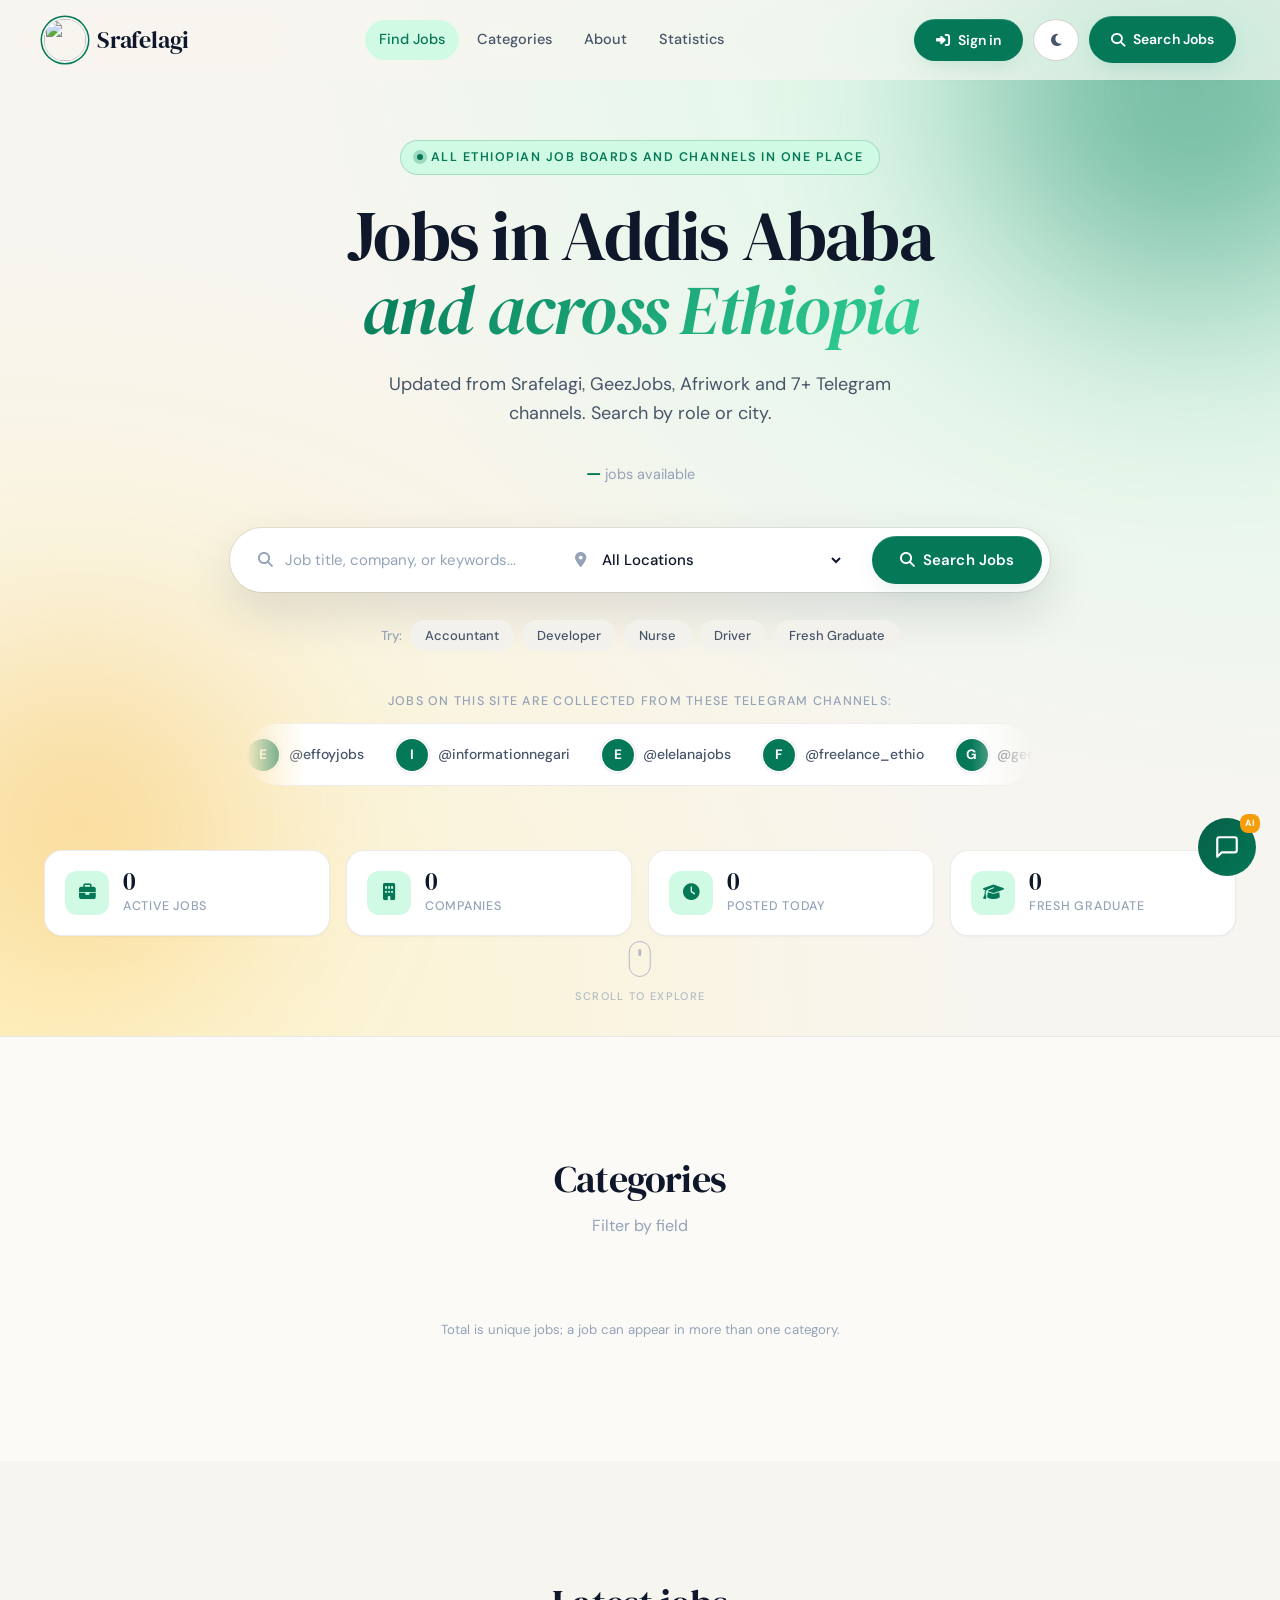
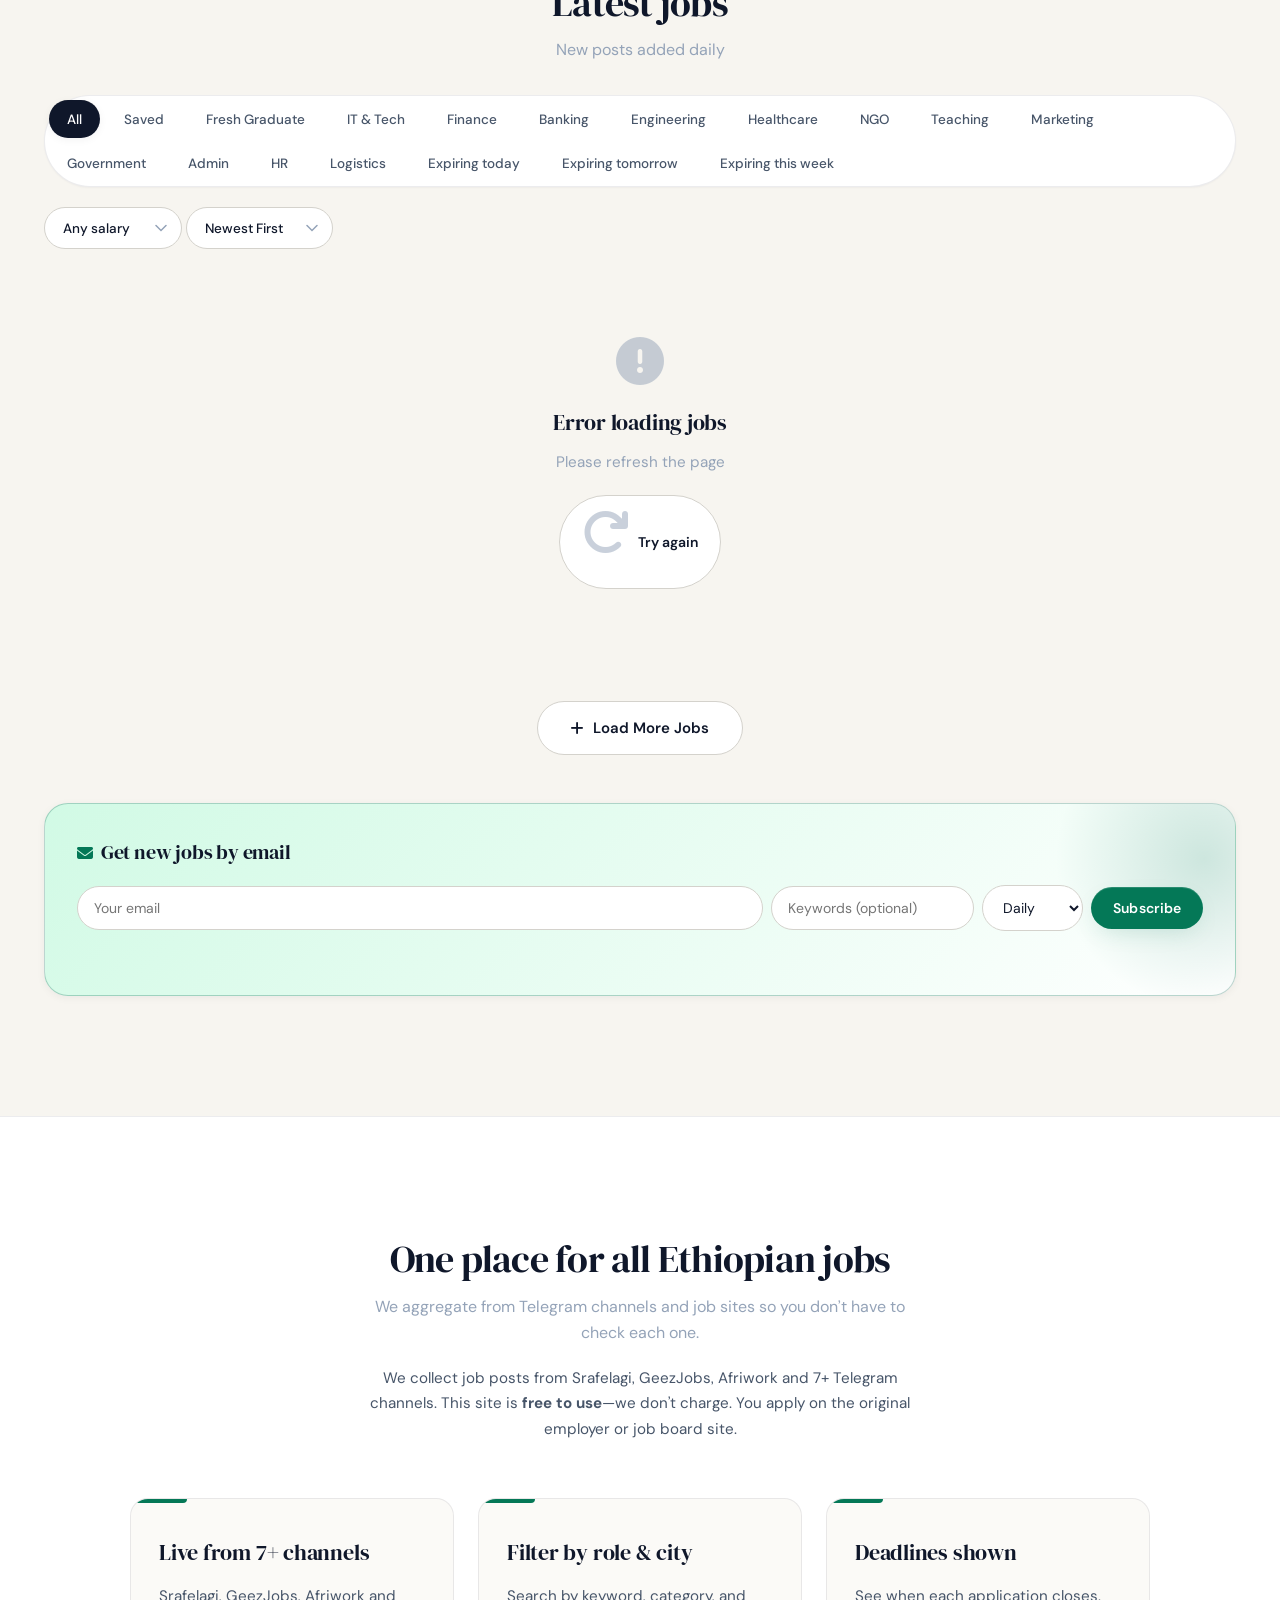
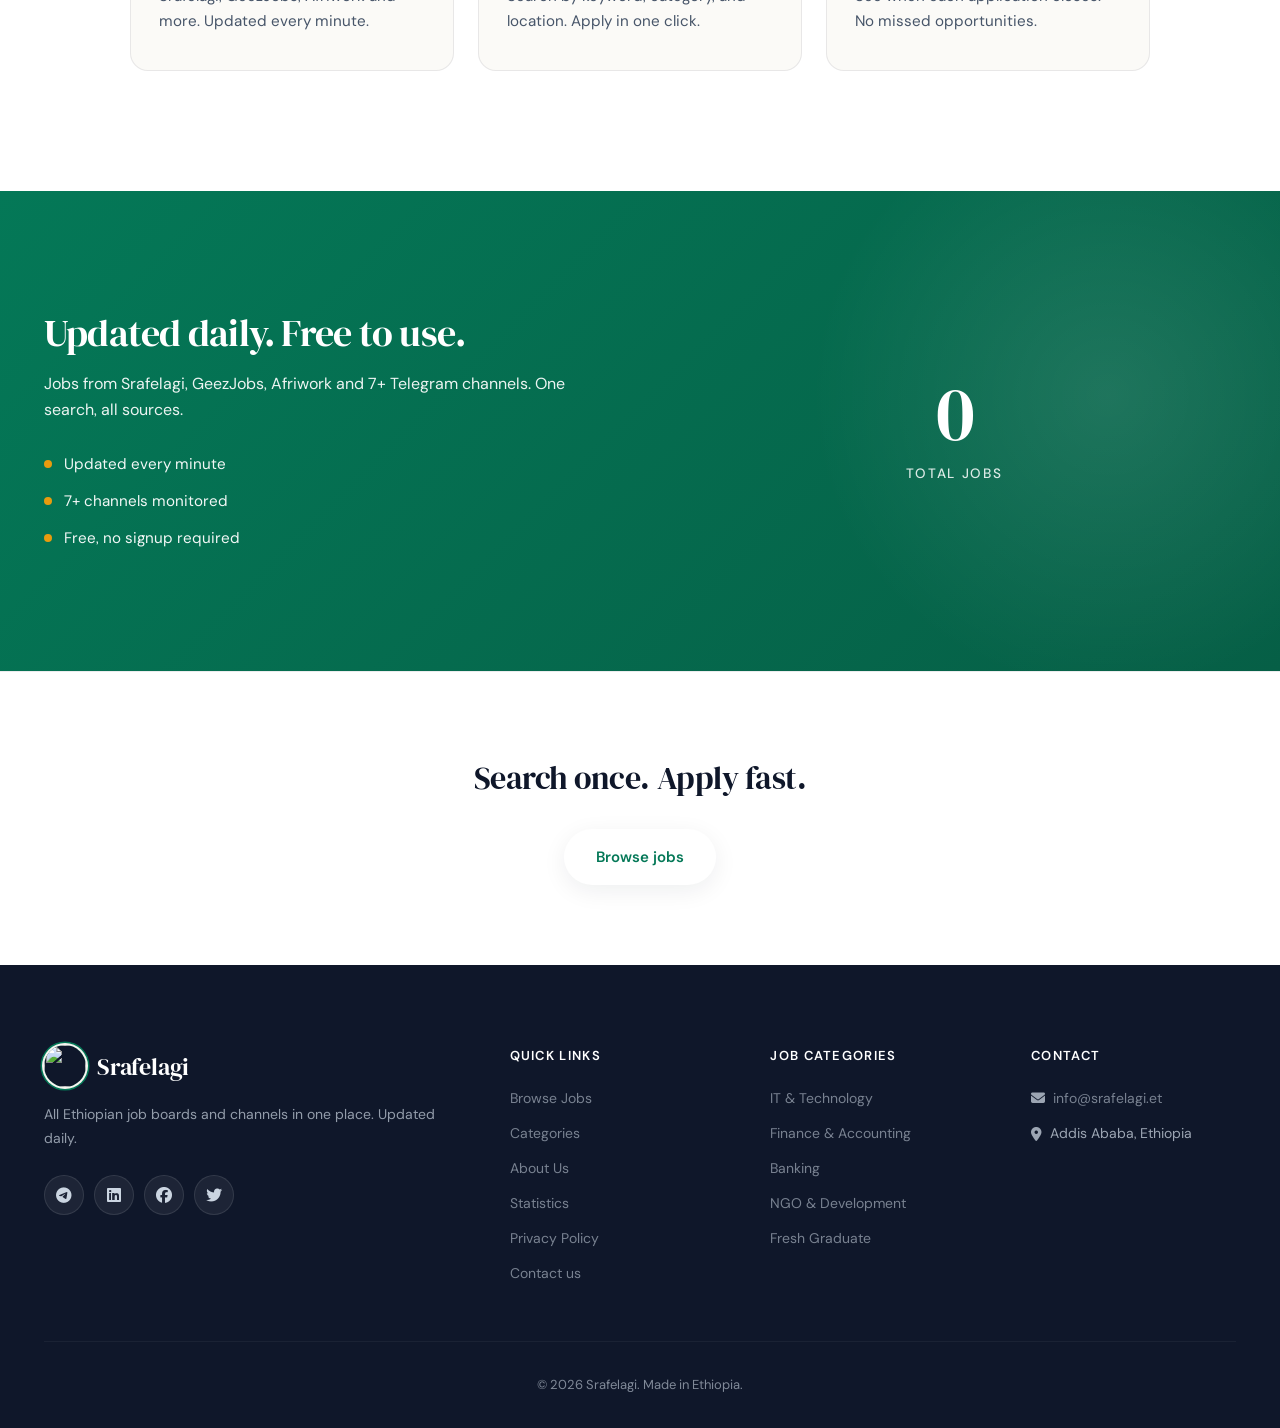
==== frontend/index.html @ c5bb8800 "Add email magic-link login alongside Telegram (unified accounts) - Unified user model: surrogate use" ====
<!DOCTYPE html>
<html lang="en">
<head>
    <meta charset="UTF-8">
    <meta name="viewport" content="width=device-width, initial-scale=1.0">
    <title>Srafelagi — Jobs in Addis Ababa & Ethiopia 🇪🇹</title>
    <meta name="description" content="All Ethiopian job boards and channels in one place. Srafelagi, GeezJobs, Afriwork and more. Updated daily.">
    <!-- Canonical (replace with your live domain) -->
    <link rel="canonical" href="https://srafelagi.et/">
    <!-- Open Graph -->
    <meta property="og:type" content="website">
    <meta property="og:title" content="Srafelagi — Jobs in Addis Ababa & Ethiopia">
    <meta property="og:description" content="All Ethiopian job boards and channels in one place. Srafelagi, GeezJobs, Afriwork and more. Updated daily.">
    <meta property="og:url" content="https://srafelagi.et/">
    <meta property="og:image" content="https://srafelagi.et/images/og-image.png">
    <meta property="og:locale" content="en_US">
    <!-- Twitter Card -->
    <meta name="twitter:card" content="summary_large_image">
    <meta name="twitter:title" content="Srafelagi — Jobs in Addis Ababa & Ethiopia">
    <meta name="twitter:description" content="All Ethiopian job boards and channels in one place. Srafelagi, GeezJobs, Afriwork and more. Updated daily.">
    <meta name="twitter:image" content="https://srafelagi.et/images/og-image.png">
    
    <!-- Fonts: editorial headline + clean body (loaded non-render-blocking) -->
    <link rel="preconnect" href="https://fonts.googleapis.com">
    <link rel="preconnect" href="https://fonts.gstatic.com" crossorigin>
    <link rel="preload" as="style" href="https://fonts.googleapis.com/css2?family=DM+Serif+Display:ital@0;1&family=DM+Sans:ital,opsz,wght@0,9..40,400;0,9..40,500;0,9..40,600;0,9..40,700;1,9..40,400&display=swap" onload="this.onload=null;this.rel='stylesheet'">
    <noscript><link rel="stylesheet" href="https://fonts.googleapis.com/css2?family=DM+Serif+Display:ital@0;1&family=DM+Sans:ital,opsz,wght@0,9..40,400;0,9..40,500;0,9..40,600;0,9..40,700;1,9..40,400&display=swap"></noscript>

    <!-- Icons (loaded non-render-blocking) -->
    <link rel="preload" as="style" href="https://cdnjs.cloudflare.com/ajax/libs/font-awesome/6.5.1/css/all.min.css" onload="this.onload=null;this.rel='stylesheet'">
    <noscript><link rel="stylesheet" href="https://cdnjs.cloudflare.com/ajax/libs/font-awesome/6.5.1/css/all.min.css"></noscript>
    
    <!-- Favicon -->
    <link rel="icon" type="image/svg+xml" href="data:image/svg+xml,<svg xmlns='http://www.w3.org/2000/svg' viewBox='0 0 100 100'><text y='.9em' font-size='90'>🇪🇹</text></svg>">
    <!-- PWA -->
    <link rel="manifest" href="/manifest.json">
    <meta name="theme-color" content="#047857">
    <meta name="mobile-web-app-capable" content="yes">
    <meta name="apple-mobile-web-app-capable" content="yes">
    <meta name="apple-mobile-web-app-status-bar-style" content="default">
    <meta name="apple-mobile-web-app-title" content="Srafelagi">

    <link rel="stylesheet" href="css/style.css">

    <!-- Google Analytics — replace G-XXXXXXXXXX with your real Measurement ID from analytics.google.com -->
    <script async src="https://www.googletagmanager.com/gtag/js?id=G-XXXXXXXXXX"></script>
    <script>
      window.dataLayer = window.dataLayer || [];
      function gtag(){dataLayer.push(arguments);}
      gtag('js', new Date());
      gtag('config', 'G-XXXXXXXXXX');
    </script>
</head>
<body>
    <a href="#jobs" class="skip-link">Skip to main content</a>
    <!-- Loader -->
    <div id="loader" class="loader">
        <div class="loader-content">
            <div class="loader-spinner"></div>
            <p>Loading…</p>
        </div>
    </div>

    <!-- Navigation -->
    <nav class="navbar" id="navbar">
        <div class="container">
            <a href="/" class="logo">
                <img src="/images/srafelagi.jpg" alt="" class="logo-img">
                <span class="logo-text">Srafelagi</span>
            </a>
            
            <div class="nav-links" id="navLinks">
                <a href="#jobs" class="nav-link active">Find Jobs</a>
                <a href="#categories" class="nav-link">Categories</a>
                <a href="#about" class="nav-link">About</a>
                <a href="#stats" class="nav-link">Statistics</a>
            </div>
            
            <div class="nav-actions">
                <!-- Sign in (Telegram + email) — shown when logged out -->
                <div class="auth-area" id="authArea">
                    <button class="btn btn-primary" id="loginOpenBtn" aria-haspopup="dialog" aria-expanded="false">
                        <i class="fas fa-right-to-bracket"></i> <span>Sign in</span>
                    </button>
                    <div class="login-popover" id="loginPopover" hidden role="dialog" aria-label="Sign in to save jobs">
                        <p class="login-popover-title">Save jobs to your account</p>
                        <div id="tgLoginContainer" class="tg-login-container"></div>
                        <div class="login-or"><span>or</span></div>
                        <form id="emailLoginForm" class="login-email-form" novalidate>
                            <input type="email" id="emailLoginInput" placeholder="your@email.com" required autocomplete="email" aria-label="Email address">
                            <button type="submit" class="btn btn-outline btn-block">Email me a sign-in link</button>
                        </form>
                        <p class="login-popover-msg" id="loginPopoverMsg" aria-live="polite"></p>
                        <p class="login-popover-note">No password. We only use this to sync your saved jobs.</p>
                    </div>
                </div>

                <!-- Logged-in user menu (shown by app.js when logged in) -->
                <div class="user-menu" id="userMenu" hidden>
                    <button class="user-menu-btn" id="userMenuBtn" aria-haspopup="true" aria-expanded="false">
                        <img id="userMenuAvatar" class="user-menu-avatar" alt="" width="28" height="28">
                        <span class="user-menu-name" id="userMenuName">Me</span>
                        <i class="fas fa-chevron-down user-menu-caret"></i>
                    </button>
                    <div class="user-menu-dropdown" id="userMenuDropdown" hidden role="menu">
                        <button type="button" class="user-menu-item" id="userMenuSaved" role="menuitem"><i class="far fa-bookmark"></i> Saved jobs</button>
                        <button type="button" class="user-menu-item" id="userMenuSignout" role="menuitem"><i class="fas fa-sign-out-alt"></i> Sign out</button>
                    </div>
                </div>

                <button class="btn btn-outline" id="darkModeToggle" aria-label="Toggle dark mode">
                    <i class="fas fa-moon"></i>
                </button>
                <a href="#jobs" class="btn btn-primary">
                    <i class="fas fa-search"></i>
                    <span>Search Jobs</span>
                </a>
            </div>
            
            <button class="mobile-menu-btn" id="mobileMenuBtn">
                <span></span>
                <span></span>
                <span></span>
            </button>
        </div>
    </nav>

    <!-- Hero Section -->
    <section class="hero">
        <div class="hero-bg">
            <div class="hero-shape hero-shape-1"></div>
            <div class="hero-shape hero-shape-2"></div>
            <div class="hero-shape hero-shape-3"></div>
        </div>
        
        <div class="container">
            <div class="hero-content">
                <p class="hero-eyebrow">All Ethiopian job boards and channels in one place</p>
                <h1 class="hero-title">
                    Jobs in Addis Ababa<br>
                    <span class="hero-title-accent">and across Ethiopia</span>
                </h1>
                <p class="hero-subtitle">
                    Updated from Srafelagi, GeezJobs, Afriwork and 7+ Telegram channels. Search by role or city.
                </p>
                <p class="hero-count"><span id="liveJobCount">—</span> jobs available</p>
                
                <!-- Search Box -->
                <div class="search-box">
                    <div class="search-input-wrapper">
                        <i class="fas fa-search"></i>
                        <input type="text" id="heroSearch" placeholder="Job title, company, or keywords..." aria-label="Search jobs by title, company, or keywords">
                    </div>
                    <div class="search-select-wrapper">
                        <i class="fas fa-map-marker-alt"></i>
                        <select id="heroLocation">
                            <option value="">All Locations</option>
                            <option value="Addis Ababa">Addis Ababa</option>
                            <option value="Dire Dawa">Dire Dawa</option>
                            <option value="Bahir Dar">Bahir Dar</option>
                            <option value="Hawassa">Hawassa</option>
                            <option value="Mekelle">Mekelle</option>
                        </select>
                    </div>
                    <button class="btn btn-primary btn-lg" id="heroSearchBtn" type="button" aria-label="Search jobs">
                        <i class="fas fa-search"></i>
                        Search Jobs
                    </button>
                </div>
                
                <div class="popular-searches">
                    <span>Try:</span>
                    <button class="tag" data-search="accountant">Accountant</button>
                    <button class="tag" data-search="developer">Developer</button>
                    <button class="tag" data-search="nurse">Nurse</button>
                    <button class="tag" data-search="driver">Driver</button>
                    <button class="tag" data-search="fresh graduate">Fresh Graduate</button>
                </div>

                <div class="sources-ticker-wrap" aria-label="Job sources">
                    <p class="sources-ticker-label">Jobs on this site are collected from these Telegram channels:</p>
                    <div class="sources-ticker">
                        <div class="sources-ticker-inner">
                            <span class="ticker-item"><img src="/images/channels/effoyjobs.jpg" alt="" class="ticker-avatar" width="28" height="28" loading="lazy" decoding="async" onerror="this.style.display='none';this.nextElementSibling.style.display='inline-flex';"><span class="ticker-avatar-fallback" style="display:none;">E</span>@effoyjobs</span>
                            <span class="ticker-item"><img src="/images/channels/informationnegari.jpg" alt="" class="ticker-avatar" width="28" height="28" loading="lazy" decoding="async" onerror="this.style.display='none';this.nextElementSibling.style.display='inline-flex';"><span class="ticker-avatar-fallback" style="display:none;">I</span>@informationnegari</span>
                            <span class="ticker-item"><img src="/images/channels/elelanajobs.jpg" alt="" class="ticker-avatar" width="28" height="28" loading="lazy" decoding="async" onerror="this.style.display='none';this.nextElementSibling.style.display='inline-flex';"><span class="ticker-avatar-fallback" style="display:none;">E</span>@elelanajobs</span>
                            <span class="ticker-item"><img src="/images/channels/freelance_ethio.jpg" alt="" class="ticker-avatar" width="28" height="28" loading="lazy" decoding="async" onerror="this.style.display='none';this.nextElementSibling.style.display='inline-flex';"><span class="ticker-avatar-fallback" style="display:none;">F</span>@freelance_ethio</span>
                            <span class="ticker-item"><img src="/images/channels/geezjobs_ethiopia.jpg" alt="" class="ticker-avatar" width="28" height="28" loading="lazy" decoding="async" onerror="this.style.display='none';this.nextElementSibling.style.display='inline-flex';"><span class="ticker-avatar-fallback" style="display:none;">G</span>@geezjobs_ethiopia</span>
                            <span class="ticker-item"><img src="/images/channels/hahujobs.jpg" alt="" class="ticker-avatar" width="28" height="28" loading="lazy" decoding="async" onerror="this.style.display='none';this.nextElementSibling.style.display='inline-flex';"><span class="ticker-avatar-fallback" style="display:none;">H</span>@hahujobs</span>
                            <span class="ticker-item"><img src="/images/channels/addis_zemen_vacancy.jpg" alt="" class="ticker-avatar" width="28" height="28" loading="lazy" decoding="async" onerror="this.style.display='none';this.nextElementSibling.style.display='inline-flex';"><span class="ticker-avatar-fallback" style="display:none;">A</span>@addis_zemen_vacancy</span>
                            <span class="ticker-item"><img src="/images/channels/effoyjobs.jpg" alt="" class="ticker-avatar" width="28" height="28" loading="lazy" decoding="async" onerror="this.style.display='none';this.nextElementSibling.style.display='inline-flex';"><span class="ticker-avatar-fallback" style="display:none;">E</span>@effoyjobs</span>
                            <span class="ticker-item"><img src="/images/channels/geezjobs_ethiopia.jpg" alt="" class="ticker-avatar" width="28" height="28" loading="lazy" decoding="async" onerror="this.style.display='none';this.nextElementSibling.style.display='inline-flex';"><span class="ticker-avatar-fallback" style="display:none;">G</span>@geezjobs_ethiopia</span>
                            <span class="ticker-item"><img src="/images/channels/hahujobs.jpg" alt="" class="ticker-avatar" width="28" height="28" loading="lazy" decoding="async" onerror="this.style.display='none';this.nextElementSibling.style.display='inline-flex';"><span class="ticker-avatar-fallback" style="display:none;">H</span>@hahujobs</span>
                            <span class="ticker-item"><img src="/images/channels/addis_zemen_vacancy.jpg" alt="" class="ticker-avatar" width="28" height="28" loading="lazy" decoding="async" onerror="this.style.display='none';this.nextElementSibling.style.display='inline-flex';"><span class="ticker-avatar-fallback" style="display:none;">A</span>@addis_zemen_vacancy</span>
                        </div>
                    </div>
                </div>
            </div>
            
            <div class="hero-stats">
                <div class="stat-card">
                    <div class="stat-icon">
                        <i class="fas fa-briefcase"></i>
                    </div>
                    <div class="stat-info">
                        <span class="stat-number" id="statTotalJobs">0</span>
                        <span class="stat-label">Active Jobs</span>
                    </div>
                </div>
                <div class="stat-card">
                    <div class="stat-icon">
                        <i class="fas fa-building"></i>
                    </div>
                    <div class="stat-info">
                        <span class="stat-number" id="statCompanies">0</span>
                        <span class="stat-label">Companies</span>
                    </div>
                </div>
                <div class="stat-card">
                    <div class="stat-icon">
                        <i class="fas fa-clock"></i>
                    </div>
                    <div class="stat-info">
                        <span class="stat-number" id="statToday">0</span>
                        <span class="stat-label">Posted Today</span>
                    </div>
                </div>
                <div class="stat-card">
                    <div class="stat-icon">
                        <i class="fas fa-graduation-cap"></i>
                    </div>
                    <div class="stat-info">
                        <span class="stat-number" id="statFreshGrad">0</span>
                        <span class="stat-label">Fresh Graduate</span>
                    </div>
                </div>
            </div>
        </div>
        
        <!-- Scroll Indicator -->
        <div class="scroll-indicator">
            <div class="mouse">
                <div class="wheel"></div>
            </div>
            <span>Scroll to explore</span>
        </div>
    </section>

    <!-- Recommended For You (personalized; hidden until there's enough signal) -->
    <section class="reco-section" id="recommended" hidden>
        <div class="container">
            <div class="section-header section-header-jobs">
                <h2 class="section-title">Recommended for you</h2>
                <p class="section-subtitle">Based on what you’ve searched and saved</p>
            </div>
            <div class="reco-rail" id="recoRail"></div>
        </div>
    </section>

    <!-- Categories Section -->
    <section class="categories-section" id="categories">
        <div class="container">
            <div class="section-header">
                <h2 class="section-title">Categories</h2>
                <p class="section-subtitle">Filter by field</p>
            </div>
            
            <div class="categories-grid" id="categoriesGrid">
                <!-- Categories loaded dynamically -->
            </div>
            <p class="categories-note">Total is unique jobs; a job can appear in more than one category.</p>
        </div>
    </section>

    <!-- Jobs Section -->
    <section class="jobs-section" id="jobs">
        <div class="container">
            <div class="section-header section-header-jobs">
                <h2 class="section-title">Latest jobs</h2>
                <p class="section-subtitle">New posts added daily</p>
            </div>
            
            <!-- Filters -->
            <div class="filters-bar">
                <div class="filter-tabs">
                    <button class="filter-tab active" data-filter="all">All</button>
                    <button class="filter-tab" data-filter="saved">Saved</button>
                    <button class="filter-tab" data-filter="fresh_graduate">Fresh Graduate</button>
                    <button class="filter-tab" data-filter="it">IT & Tech</button>
                    <button class="filter-tab" data-filter="finance">Finance</button>
                    <button class="filter-tab" data-filter="banking">Banking</button>
                    <button class="filter-tab" data-filter="engineering">Engineering</button>
                    <button class="filter-tab" data-filter="health">Healthcare</button>
                    <button class="filter-tab" data-filter="ngo">NGO</button>
                    <button class="filter-tab" data-filter="teaching">Teaching</button>
                    <button class="filter-tab" data-filter="marketing">Marketing</button>
                    <button class="filter-tab" data-filter="government">Government</button>
                    <button class="filter-tab" data-filter="admin">Admin</button>
                    <button class="filter-tab" data-filter="hr">HR</button>
                    <button class="filter-tab" data-filter="logistics">Logistics</button>
                    <button class="filter-tab" data-filter="expiring_today">Expiring today</button>
                    <button class="filter-tab" data-filter="expiring_tomorrow">Expiring tomorrow</button>
                    <button class="filter-tab" data-filter="expiring_week">Expiring this week</button>
                </div>
                
                <div class="filter-actions">
                    <select id="salarySelect" class="filter-select" aria-label="Minimum salary">
                        <option value="0">Any salary</option>
                        <option value="5000">5,000+ ETB</option>
                        <option value="10000">10,000+ ETB</option>
                        <option value="15000">15,000+ ETB</option>
                        <option value="20000">20,000+ ETB</option>
                        <option value="30000">30,000+ ETB</option>
                        <option value="50000">50,000+ ETB</option>
                    </select>
                    <select id="sortSelect" class="filter-select">
                        <option value="newest">Newest First</option>
                        <option value="deadline">Deadline Soon</option>
                    </select>
                </div>
            </div>
            
            <p class="jobs-freshness" id="jobsFreshness" aria-live="polite"></p>
            
            <div class="active-filters-chips" id="activeFiltersChips" aria-label="Active filters"></div>
            
            <!-- Jobs Grid -->
            <div class="jobs-grid" id="jobsGrid">
                <div class="job-card-skeleton"><div class="skeleton skeleton-title"></div><div class="skeleton skeleton-company"></div><div class="skeleton skeleton-meta"></div><div class="skeleton skeleton-preview"></div><div class="skeleton skeleton-preview"></div></div>
                <div class="job-card-skeleton"><div class="skeleton skeleton-title"></div><div class="skeleton skeleton-company"></div><div class="skeleton skeleton-meta"></div><div class="skeleton skeleton-preview"></div><div class="skeleton skeleton-preview"></div></div>
                <div class="job-card-skeleton"><div class="skeleton skeleton-title"></div><div class="skeleton skeleton-company"></div><div class="skeleton skeleton-meta"></div><div class="skeleton skeleton-preview"></div><div class="skeleton skeleton-preview"></div></div>
                <div class="job-card-skeleton"><div class="skeleton skeleton-title"></div><div class="skeleton skeleton-company"></div><div class="skeleton skeleton-meta"></div><div class="skeleton skeleton-preview"></div><div class="skeleton skeleton-preview"></div></div>
                <div class="job-card-skeleton"><div class="skeleton skeleton-title"></div><div class="skeleton skeleton-company"></div><div class="skeleton skeleton-meta"></div><div class="skeleton skeleton-preview"></div><div class="skeleton skeleton-preview"></div></div>
                <div class="job-card-skeleton"><div class="skeleton skeleton-title"></div><div class="skeleton skeleton-company"></div><div class="skeleton skeleton-meta"></div><div class="skeleton skeleton-preview"></div><div class="skeleton skeleton-preview"></div></div>
            </div>
            
            <!-- Load More -->
            <div class="load-more-wrapper">
                <button class="btn btn-outline btn-lg" id="loadMoreBtn">
                    <i class="fas fa-plus"></i>
                    Load More Jobs
                </button>
            </div>

            <!-- Get new jobs by email (after browsing) -->
            <div class="jobs-section-alerts" id="jobsSectionAlerts">
                <p class="jobs-alerts-label"><i class="fas fa-envelope"></i> Get new jobs by email</p>
                <form id="alertsSubscribeForm" class="alerts-form jobs-alerts-form">
                    <input type="email" id="alertsEmail" placeholder="Your email" required aria-label="Email">
                    <input type="text" id="alertsKeywords" placeholder="Keywords (optional)" aria-label="Keywords" class="jobs-alerts-keywords">
                    <select id="alertsFrequency" aria-label="Frequency">
                        <option value="daily">Daily</option>
                        <option value="weekly">Weekly</option>
                    </select>
                    <button type="submit" class="btn btn-primary">Subscribe</button>
                </form>
                <p id="alertsFormMessage" class="alerts-form-message" aria-live="polite"></p>
            </div>
        </div>
    </section>

    <!-- Features / About Section -->
    <section class="features-section" id="about">
        <div class="container">
            <div class="section-header">
                <h2 class="section-title">One place for all Ethiopian jobs</h2>
                <p class="section-subtitle">We aggregate from Telegram channels and job sites so you don’t have to check each one.</p>
                <div class="how-it-works">
                    <p>We collect job posts from Srafelagi, GeezJobs, Afriwork and 7+ Telegram channels. This site is <strong>free to use</strong>—we don’t charge. You apply on the original employer or job board site.</p>
                </div>
            </div>
            <div class="features-grid">
                <div class="feature-card">
                    <h3>Live from 7+ channels</h3>
                    <p>Srafelagi, GeezJobs, Afriwork and more. Updated every minute.</p>
                </div>
                <div class="feature-card">
                    <h3>Filter by role & city</h3>
                    <p>Search by keyword, category, and location. Apply in one click.</p>
                </div>
                <div class="feature-card">
                    <h3>Deadlines shown</h3>
                    <p>See when each application closes. No missed opportunities.</p>
                </div>
            </div>
        </div>
    </section>

    <!-- Stats Section -->
    <section class="stats-section" id="stats">
        <div class="container">
            <div class="stats-content">
                <div class="stats-text">
                    <h2 class="section-title">Updated daily. Free to use.</h2>
                    <p>Jobs from Srafelagi, GeezJobs, Afriwork and 7+ Telegram channels. One search, all sources.</p>
                    <div class="stats-list">
                        <div class="stats-item"><span>Updated every minute</span></div>
                        <div class="stats-item"><span>7+ channels monitored</span></div>
                        <div class="stats-item"><span>Free, no signup required</span></div>
                    </div>
                </div>
                <div class="stats-numbers">
                    <div class="big-stat">
                        <span class="big-stat-number" id="bigStatJobs">0</span>
                        <span class="big-stat-label">Total jobs</span>
                    </div>
                </div>
            </div>
        </div>
    </section>

    <!-- CTA Section -->
    <section class="cta-section">
        <div class="container">
            <div class="cta-content">
                <h2>Search once. Apply fast.</h2>
                <a href="#jobs" class="btn btn-white btn-lg">Browse jobs</a>
            </div>
        </div>
    </section>

    <!-- Footer -->
    <footer class="footer">
        <div class="container">
            <div class="footer-grid">
                <div class="footer-brand">
                    <a href="/" class="logo">
                        <img src="/images/srafelagi.jpg" alt="" class="logo-img">
                        <span class="logo-text">Srafelagi</span>
                    </a>
                    <p>All Ethiopian job boards and channels in one place. Updated daily.</p>
                    <div class="social-links">
                        <a href="https://t.me/srafelagi" target="_blank" rel="noopener noreferrer" class="social-link" aria-label="Telegram"><i class="fab fa-telegram"></i></a>
                        <a href="https://www.linkedin.com/company/srafelagi" target="_blank" rel="noopener noreferrer" class="social-link" aria-label="LinkedIn"><i class="fab fa-linkedin"></i></a>
                        <a href="https://www.facebook.com/srafelagi" target="_blank" rel="noopener noreferrer" class="social-link" aria-label="Facebook"><i class="fab fa-facebook"></i></a>
                        <a href="https://twitter.com/srafelagi" target="_blank" rel="noopener noreferrer" class="social-link" aria-label="Twitter"><i class="fab fa-twitter"></i></a>
                    </div>
                </div>
                
                <div class="footer-links">
                    <h4>Quick Links</h4>
                    <ul>
                        <li><a href="#jobs">Browse Jobs</a></li>
                        <li><a href="#categories">Categories</a></li>
                        <li><a href="#about">About Us</a></li>
                        <li><a href="#stats">Statistics</a></li>
                        <li><a href="/privacy">Privacy Policy</a></li>
                        <li><a href="mailto:info@srafelagi.et">Contact us</a></li>
                    </ul>
                </div>
                
                <div class="footer-links">
                    <h4>Job Categories</h4>
                    <ul>
                        <li><a href="#jobs" data-category="it">IT & Technology</a></li>
                        <li><a href="#jobs" data-category="finance">Finance & Accounting</a></li>
                        <li><a href="#jobs" data-category="banking">Banking</a></li>
                        <li><a href="#jobs" data-category="ngo">NGO & Development</a></li>
                        <li><a href="#jobs" data-category="fresh_graduate">Fresh Graduate</a></li>
                    </ul>
                </div>
                
                <div class="footer-links">
                    <h4>Contact</h4>
                    <ul>
                        <li><i class="fas fa-envelope"></i> <a href="mailto:info@srafelagi.et">info@srafelagi.et</a></li>
                        <li><i class="fas fa-map-marker-alt"></i> Addis Ababa, Ethiopia</li>
                    </ul>
                </div>
            </div>
            
            <div class="footer-bottom">
                <p>&copy; <span id="footerYear">2025</span> Srafelagi. Made in Ethiopia.</p>
            </div>
        </div>
    </footer>

    <!-- Job Modal -->
    <div class="modal" id="jobModal">
        <div class="modal-overlay"></div>
        <div class="modal-content">
            <button class="modal-close" id="modalClose" aria-label="Close"><i class="fas fa-times"></i></button>
            <div class="modal-body" id="modalBody"><!-- Job details loaded dynamically --></div>
            <!-- Sticky apply bar (shown when user scrolls in modal) -->
            <div class="modal-sticky-apply" id="modalStickyApply">
                <div class="modal-sticky-inner">
                    <span class="modal-sticky-title" id="modalStickyTitle">—</span>
                    <div class="modal-sticky-actions" id="modalStickyActions"><!-- actions injected by JS --></div>
                </div>
            </div>
        </div>
    </div>

    <!-- Back to Top -->
    <button class="back-to-top" id="backToTop" aria-label="Back to top">
        <i class="fas fa-arrow-up"></i>
    </button>

    <!-- Job Alerts Onboarding Popup -->
    <div class="alerts-popup-overlay" id="alertsPopupOverlay" role="dialog" aria-modal="true" aria-labelledby="alertsPopupTitle" hidden>
        <div class="alerts-popup">
            <button class="alerts-popup-close" id="alertsPopupClose" aria-label="Close popup">
                <i class="fas fa-times"></i>
            </button>
            <div class="alerts-popup-icon">
                <i class="fas fa-bell"></i>
            </div>
            <h2 class="alerts-popup-title" id="alertsPopupTitle">Never miss a job</h2>
            <p class="alerts-popup-desc">Get new Ethiopian jobs straight to your inbox. Free, no spam, unsubscribe anytime.</p>
            <form id="alertsPopupForm" class="alerts-popup-form" novalidate>
                <input type="email" id="alertsPopupEmail" placeholder="your@email.com" required autocomplete="email" aria-label="Email address">
                <input type="text" id="alertsPopupKeywords" placeholder="Keywords, e.g. Accountant, NGO" aria-label="Job keywords (optional)">
                <select id="alertsPopupFrequency" aria-label="How often to receive alerts">
                    <option value="daily">Daily digest</option>
                    <option value="weekly">Weekly roundup</option>
                    <option value="instant">As jobs are posted</option>
                </select>
                <button type="submit" class="btn btn-primary btn-block">
                    <i class="fas fa-bell"></i> Get job alerts
                </button>
            </form>
            <p id="alertsPopupMessage" class="alerts-form-message" aria-live="polite"></p>
            <button class="alerts-popup-skip" id="alertsPopupSkip">Maybe later</button>
        </div>
    </div>

    <script src="config.js"></script>
    <script src="js/app.js"></script>
    <script src="js/assistant.js"></script>
</body>
</html>
---- frontend/css/style.css ----
/* ============================================================
   SRAFELAGI — Premium editorial design system
   ============================================================ */

:root {
    /* Brand */
    --primary: #047857;
    --primary-hover: #065f46;
    --primary-soft: #d1fae5;
    --primary-glow: rgba(4, 120, 87, 0.18);
    --accent: #f59e0b;
    --accent-soft: #fef3c7;

    /* Surface */
    --bg-primary: #ffffff;
    --bg-secondary: #fbfaf7;
    --bg-tertiary: #f3f1ec;
    --bg-elevated: #ffffff;
    --bg-canvas: #f7f5f0;

    /* Text */
    --text-primary: #0f172a;
    --text-secondary: #475569;
    --text-muted: #94a3b8;
    --text-inverse: #ffffff;

    /* Lines */
    --border-color: #e7e5e0;
    --border-strong: #d4d2cc;
    --divider: rgba(15, 23, 42, 0.08);

    /* Shadow system — layered, soft */
    --shadow-xs: 0 1px 2px rgba(15, 23, 42, 0.04);
    --shadow-sm: 0 2px 8px rgba(15, 23, 42, 0.05);
    --shadow-md: 0 6px 24px rgba(15, 23, 42, 0.07);
    --shadow-lg: 0 20px 50px rgba(15, 23, 42, 0.12);
    --shadow-xl: 0 32px 80px rgba(15, 23, 42, 0.18);
    --shadow-glow: 0 0 0 4px var(--primary-glow);

    /* Type */
    --font-display: 'DM Serif Display', 'Iowan Old Style', Georgia, serif;
    --font-body: 'DM Sans', 'Inter', -apple-system, BlinkMacSystemFont, sans-serif;

    /* Layout */
    --container-width: 1240px;
    --section-padding: 120px;

    /* Motion */
    --ease-out: cubic-bezier(0.16, 1, 0.3, 1);
    --ease-in-out: cubic-bezier(0.65, 0, 0.35, 1);
    --transition-fast: 160ms var(--ease-out);
    --transition-normal: 240ms var(--ease-out);
    --transition-slow: 420ms var(--ease-out);

    /* Radii */
    --radius-sm: 6px;
    --radius-md: 12px;
    --radius-lg: 18px;
    --radius-xl: 24px;
    --radius-2xl: 32px;
    --radius-full: 9999px;
}

[data-theme="dark"] {
    --primary: #10b981;
    --primary-hover: #34d399;
    --primary-soft: rgba(16, 185, 129, 0.14);
    --primary-glow: rgba(16, 185, 129, 0.28);
    --accent: #fbbf24;
    --accent-soft: rgba(251, 191, 36, 0.16);

    --bg-primary: #0b0f0d;
    --bg-secondary: #11161a;
    --bg-tertiary: #1a2026;
    --bg-elevated: #161c21;
    --bg-canvas: #0a0e10;

    --text-primary: #f8fafc;
    --text-secondary: #cbd5e1;
    --text-muted: #94a3b8;

    --border-color: #232a31;
    --border-strong: #2c343c;
    --divider: rgba(255, 255, 255, 0.08);

    --shadow-xs: 0 1px 2px rgba(0, 0, 0, 0.4);
    --shadow-sm: 0 2px 8px rgba(0, 0, 0, 0.3);
    --shadow-md: 0 6px 24px rgba(0, 0, 0, 0.4);
    --shadow-lg: 0 20px 50px rgba(0, 0, 0, 0.5);
}

/* ============ RESET ============ */
*, *::before, *::after { box-sizing: border-box; margin: 0; padding: 0; }
html { scroll-behavior: smooth; -webkit-text-size-adjust: 100%; }
#jobs, #categories, #about, #stats { scroll-margin-top: 5.5rem; }

body {
    font-family: var(--font-body);
    background: var(--bg-canvas);
    color: var(--text-primary);
    line-height: 1.65;
    overflow-x: hidden;
    font-size: 16px;
    -webkit-font-smoothing: antialiased;
    -moz-osx-font-smoothing: grayscale;
    font-feature-settings: "ss01", "cv11";
}

a { text-decoration: none; color: inherit; }
img { max-width: 100%; height: auto; display: block; }
button { font-family: inherit; cursor: pointer; border: none; background: none; color: inherit; }
input, select, textarea { font-family: inherit; font-size: inherit; }
ul, ol { list-style: none; }

::selection { background: var(--primary); color: #fff; }

/* ============ A11Y ============ */
.skip-link {
    position: absolute;
    left: -9999px;
    top: 0;
    z-index: 10000;
    padding: 12px 20px;
    background: var(--primary);
    color: #fff;
    font-weight: 600;
    border-radius: 0 0 var(--radius-md) 0;
}
.skip-link:focus { left: 0; }

a:focus-visible, button:focus-visible, input:focus-visible,
select:focus-visible, textarea:focus-visible, [tabindex]:focus-visible {
    outline: 2px solid var(--primary);
    outline-offset: 3px;
    border-radius: var(--radius-sm);
}

/* ============ LAYOUT ============ */
.container {
    width: 100%;
    max-width: var(--container-width);
    margin: 0 auto;
    padding: 0 24px;
}

/* ============ LOADER ============ */
.loader {
    position: fixed; inset: 0;
    background: var(--bg-canvas);
    display: flex; align-items: center; justify-content: center;
    z-index: 9999;
    transition: opacity 0.4s, visibility 0.4s;
}
.loader.hidden { opacity: 0; visibility: hidden; }
.loader-content { text-align: center; color: var(--text-muted); }
.loader-content p { margin-top: 1.25rem; font-size: 0.9rem; letter-spacing: 0.04em; text-transform: uppercase; }
.loader-spinner {
    width: 48px; height: 48px;
    border: 2px solid var(--border-color);
    border-top-color: var(--primary);
    border-radius: 50%;
    animation: spin 0.8s linear infinite;
    margin: 0 auto;
}
@keyframes spin { to { transform: rotate(360deg); } }

/* ============ BUTTONS ============ */
.btn {
    display: inline-flex;
    align-items: center;
    justify-content: center;
    gap: 8px;
    padding: 12px 22px;
    font-weight: 600;
    font-size: 14px;
    letter-spacing: 0.005em;
    border-radius: var(--radius-full);
    transition: transform var(--transition-fast), box-shadow var(--transition-fast),
                background var(--transition-fast), color var(--transition-fast),
                border-color var(--transition-fast);
    white-space: nowrap;
    position: relative;
    isolation: isolate;
}

.btn-primary {
    background: var(--primary);
    color: #fff;
    box-shadow: 0 8px 24px -8px var(--primary-glow), inset 0 1px 0 rgba(255,255,255,0.15);
}
.btn-primary:hover {
    background: var(--primary-hover);
    transform: translateY(-2px);
    box-shadow: 0 14px 32px -10px var(--primary-glow), inset 0 1px 0 rgba(255,255,255,0.15);
}
.btn-primary:active { transform: translateY(0); }

.btn-outline {
    border: 1.5px solid var(--border-strong);
    color: var(--text-primary);
    background: var(--bg-primary);
}
.btn-outline:hover {
    border-color: var(--primary);
    color: var(--primary);
    background: var(--primary-soft);
    transform: translateY(-1px);
}

.btn-white { background: #fff; color: var(--primary); box-shadow: var(--shadow-md); }
.btn-white:hover { transform: translateY(-2px); box-shadow: var(--shadow-lg); }

.btn-lg { padding: 16px 32px; font-size: 15px; }

.btn-copy { background: #0ea5e9; color: #fff; }
.btn-copy:hover { background: #0284c7; transform: translateY(-1px); }

/* ============ TAGS ============ */
.tag {
    display: inline-flex; align-items: center;
    padding: 6px 14px;
    background: var(--bg-tertiary);
    color: var(--text-secondary);
    border-radius: var(--radius-full);
    font-size: 13px;
    font-weight: 500;
    transition: all var(--transition-fast);
    border: 1px solid transparent;
}
.tag:hover {
    background: var(--primary);
    color: #fff;
    transform: translateY(-1px);
    border-color: var(--primary);
}
.tag-email { background: rgba(14, 165, 233, 0.1); color: #0369a1; }
.tag-link { background: var(--accent-soft); color: #b45309; }
.tag-success { background: var(--primary-soft); color: var(--primary); }

[data-theme="dark"] .tag-email { color: #38bdf8; }
[data-theme="dark"] .tag-link { color: #fbbf24; }

/* ============ NAVBAR ============ */
.navbar {
    position: fixed;
    top: 0; left: 0; right: 0;
    z-index: 1000;
    padding: 16px 0;
    transition: all var(--transition-normal);
    background: color-mix(in srgb, var(--bg-canvas) 75%, transparent);
    backdrop-filter: saturate(180%) blur(20px);
    -webkit-backdrop-filter: saturate(180%) blur(20px);
    border-bottom: 1px solid transparent;
}
.navbar.scrolled {
    padding: 10px 0;
    background: color-mix(in srgb, var(--bg-canvas) 92%, transparent);
    border-bottom-color: var(--divider);
    box-shadow: var(--shadow-sm);
}
.navbar .container { display: flex; align-items: center; justify-content: space-between; gap: 24px; flex-wrap: wrap; }

.logo {
    display: flex; align-items: center; gap: 0.7rem;
    transition: transform var(--transition-fast);
}
.logo:hover { transform: scale(1.02); }
.logo-img {
    height: 42px; width: 42px;
    border-radius: 50%;
    object-fit: cover;
    box-shadow: 0 0 0 2px var(--bg-canvas), 0 0 0 3.5px var(--primary);
}
.logo-text {
    font-family: var(--font-display);
    font-size: 1.5rem;
    font-weight: 400;
    color: var(--text-primary);
    letter-spacing: -0.01em;
}

.nav-links { display: flex; gap: 4px; }
.nav-link {
    position: relative;
    font-weight: 500;
    font-size: 14.5px;
    color: var(--text-secondary);
    padding: 8px 14px;
    border-radius: var(--radius-full);
    transition: all var(--transition-fast);
}
.nav-link:hover { color: var(--text-primary); background: var(--bg-tertiary); }
.nav-link.active { color: var(--primary); background: var(--primary-soft); }

.nav-actions { display: flex; align-items: center; gap: 10px; }
#darkModeToggle {
    width: 42px; height: 42px;
    border-radius: 50%;
    border: 1.5px solid var(--border-strong);
    background: var(--bg-primary);
    color: var(--text-secondary);
    transition: all var(--transition-fast);
    display: inline-flex; align-items: center; justify-content: center;
}
#darkModeToggle:hover { color: var(--primary); border-color: var(--primary); transform: rotate(-12deg); }

.mobile-menu-btn {
    display: none; flex-direction: column; gap: 5px; padding: 8px;
    border-radius: var(--radius-sm);
    transition: background var(--transition-fast);
}
.mobile-menu-btn:hover { background: var(--bg-tertiary); }
.mobile-menu-btn span {
    width: 22px; height: 2px;
    background: var(--text-primary);
    border-radius: 2px;
    transition: all var(--transition-fast);
    transform-origin: center;
}
.mobile-menu-btn.open span:nth-child(1) { transform: translateY(7px) rotate(45deg); }
.mobile-menu-btn.open span:nth-child(2) { opacity: 0; transform: scaleX(0); }
.mobile-menu-btn.open span:nth-child(3) { transform: translateY(-7px) rotate(-45deg); }

/* ============ HERO ============ */
.hero {
    min-height: 92vh;
    display: flex; align-items: center;
    padding: 140px 0 100px;
    position: relative;
    overflow: hidden;
}

.hero-bg {
    position: absolute; inset: 0;
    background:
        radial-gradient(ellipse at top right, var(--primary-soft) 0%, transparent 55%),
        radial-gradient(ellipse at bottom left, var(--accent-soft) 0%, transparent 55%),
        var(--bg-canvas);
    z-index: -2;
}
[data-theme="dark"] .hero-bg {
    background:
        radial-gradient(ellipse at top right, rgba(16, 185, 129, 0.12) 0%, transparent 55%),
        radial-gradient(ellipse at bottom left, rgba(251, 191, 36, 0.08) 0%, transparent 55%),
        var(--bg-canvas);
}

.hero-shape {
    position: absolute;
    border-radius: 50%;
    filter: blur(110px);
    opacity: 0.5;
    z-index: -1;
    animation: float 22s ease-in-out infinite;
}
.hero-shape-1 {
    width: 420px; height: 420px;
    background: var(--primary);
    top: -120px; right: -120px;
}
.hero-shape-2 {
    width: 320px; height: 320px;
    background: var(--accent);
    bottom: 5%; left: -80px;
    opacity: 0.35;
    animation-delay: -7s;
}
.hero-shape-3 { display: none; }
@keyframes float {
    0%, 100% { transform: translate(0, 0); }
    50% { transform: translate(40px, -30px); }
}

.hero-content {
    text-align: center;
    max-width: 820px;
    margin: 0 auto;
    position: relative;
    z-index: 1;
}

.hero-eyebrow {
    display: inline-flex;
    align-items: center;
    gap: 8px;
    font-size: 0.78rem;
    font-weight: 600;
    color: var(--primary);
    text-transform: uppercase;
    letter-spacing: 0.12em;
    margin-bottom: 1.5rem;
    padding: 6px 16px;
    background: var(--primary-soft);
    border-radius: var(--radius-full);
    border: 1px solid color-mix(in srgb, var(--primary) 22%, transparent);
}
.hero-eyebrow::before {
    content: '';
    width: 6px; height: 6px;
    background: var(--primary);
    border-radius: 50%;
    box-shadow: 0 0 0 4px color-mix(in srgb, var(--primary) 25%, transparent);
    animation: pulse 2s ease-in-out infinite;
}
@keyframes pulse {
    0%, 100% { box-shadow: 0 0 0 4px color-mix(in srgb, var(--primary) 25%, transparent); }
    50% { box-shadow: 0 0 0 8px color-mix(in srgb, var(--primary) 10%, transparent); }
}

.hero-title {
    font-family: var(--font-display);
    font-size: clamp(2.5rem, 5.5vw, 4.5rem);
    font-weight: 400;
    line-height: 1.05;
    letter-spacing: -0.025em;
    margin-bottom: 1.5rem;
    color: var(--text-primary);
}
.hero-title-accent {
    background: linear-gradient(135deg, var(--primary) 0%, #34d399 100%);
    -webkit-background-clip: text;
    background-clip: text;
    -webkit-text-fill-color: transparent;
    font-style: italic;
}

.hero-subtitle {
    font-size: 1.125rem;
    color: var(--text-secondary);
    margin: 0 auto 2rem;
    max-width: 560px;
    line-height: 1.6;
}

.hero-count {
    font-size: 0.9rem;
    color: var(--text-muted);
    margin-bottom: 2.5rem;
}
.hero-count #liveJobCount {
    font-weight: 700;
    color: var(--primary);
    font-size: 1.05rem;
}

/* Search box — hero centerpiece */
.search-box {
    display: flex;
    gap: 8px;
    background: var(--bg-primary);
    padding: 8px;
    border-radius: var(--radius-full);
    box-shadow: var(--shadow-lg), 0 0 0 1px var(--divider);
    margin-bottom: 1.75rem;
    flex-wrap: wrap;
    transition: box-shadow var(--transition-normal), transform var(--transition-normal);
}
.search-box:focus-within {
    box-shadow: var(--shadow-xl), 0 0 0 2px var(--primary-glow);
    transform: translateY(-2px);
}

.search-input-wrapper, .search-select-wrapper {
    flex: 1;
    min-width: 200px;
    display: flex;
    align-items: center;
    gap: 12px;
    padding: 12px 20px;
    border-radius: var(--radius-full);
    transition: background var(--transition-fast);
}
.search-input-wrapper:hover, .search-select-wrapper:hover { background: var(--bg-secondary); }
.search-input-wrapper i, .search-select-wrapper i { color: var(--text-muted); font-size: 0.95rem; }

.search-input-wrapper input,
.search-select-wrapper select {
    flex: 1;
    border: none;
    background: none;
    outline: none;
    font-size: 15px;
    color: var(--text-primary);
    font-weight: 500;
}
.search-input-wrapper input::placeholder { color: var(--text-muted); font-weight: 400; }

.search-box .btn { min-width: 160px; padding: 14px 28px; }

/* Popular searches */
.popular-searches {
    display: flex;
    align-items: center;
    justify-content: center;
    gap: 8px;
    flex-wrap: wrap;
}
.popular-searches span { color: var(--text-muted); font-size: 13px; font-weight: 500; }

/* Sources ticker */
.sources-ticker-wrap {
    width: 100%;
    max-width: min(1400px, 96%);
    margin: 2.5rem auto 0;
    padding: 0;
}
.sources-ticker-label {
    font-size: 0.78rem;
    color: var(--text-muted);
    margin-bottom: 0.75rem;
    text-align: center;
    text-transform: uppercase;
    letter-spacing: 0.1em;
    font-weight: 500;
}
.sources-ticker {
    overflow: hidden;
    border: 1px solid var(--divider);
    border-radius: var(--radius-full);
    background: var(--bg-primary);
    padding: 0.9rem 0;
    box-shadow: var(--shadow-sm);
    mask-image: linear-gradient(90deg, transparent 0%, #000 8%, #000 92%, transparent 100%);
    -webkit-mask-image: linear-gradient(90deg, transparent 0%, #000 8%, #000 92%, transparent 100%);
}
.sources-ticker-inner {
    display: flex; align-items: center; gap: 2rem;
    width: max-content;
    animation: ticker-rtl 60s linear infinite;
}
.ticker-item {
    display: inline-flex; align-items: center; gap: 0.6rem;
    font-size: 0.875rem;
    color: var(--text-secondary);
    white-space: nowrap;
    font-weight: 500;
}
.ticker-avatar, .ticker-avatar-fallback {
    width: 32px; height: 32px;
    border-radius: 50%;
    object-fit: cover;
    flex-shrink: 0;
    box-shadow: 0 0 0 1.5px var(--bg-primary), 0 0 0 2.5px var(--divider);
}
.ticker-avatar-fallback {
    background: var(--primary);
    color: #fff;
    font-size: 0.85rem;
    font-weight: 700;
    align-items: center; justify-content: center;
    display: inline-flex;
}
@keyframes ticker-rtl {
    0% { transform: translateX(0); }
    100% { transform: translateX(-50%); }
}

/* Hero stats */
.hero-stats {
    display: grid;
    grid-template-columns: repeat(4, 1fr);
    gap: 16px;
    margin-top: 4rem;
}
.stat-card {
    display: flex;
    align-items: center;
    gap: 14px;
    padding: 18px 20px;
    background: var(--bg-primary);
    border-radius: var(--radius-lg);
    border: 1px solid var(--divider);
    box-shadow: var(--shadow-xs);
    transition: transform var(--transition-fast), box-shadow var(--transition-fast),
                border-color var(--transition-fast);
}
.stat-card:hover {
    transform: translateY(-3px);
    box-shadow: var(--shadow-md);
    border-color: color-mix(in srgb, var(--primary) 25%, var(--divider));
}
.stat-icon {
    width: 44px; height: 44px;
    display: flex; align-items: center; justify-content: center;
    background: var(--primary-soft);
    color: var(--primary);
    border-radius: var(--radius-md);
    font-size: 1.05rem;
}
.stat-info { display: flex; flex-direction: column; gap: 2px; }
.stat-number {
    font-family: var(--font-display);
    font-size: 1.55rem;
    font-weight: 400;
    color: var(--text-primary);
    line-height: 1;
    letter-spacing: -0.02em;
}
.stat-label {
    font-size: 0.78rem;
    color: var(--text-muted);
    font-weight: 500;
    text-transform: uppercase;
    letter-spacing: 0.06em;
}

/* Scroll indicator */
.scroll-indicator {
    position: absolute;
    bottom: 30px; left: 50%;
    transform: translateX(-50%);
    display: flex; flex-direction: column; align-items: center; gap: 10px;
    color: var(--text-muted);
    font-size: 11px;
    text-transform: uppercase;
    letter-spacing: 0.12em;
    font-weight: 500;
    opacity: 0.7;
}
.mouse {
    width: 22px; height: 36px;
    border: 1.5px solid var(--text-muted);
    border-radius: 12px;
    position: relative;
}
.wheel {
    width: 3px; height: 7px;
    background: var(--text-muted);
    border-radius: 2px;
    position: absolute;
    top: 7px; left: 50%;
    transform: translateX(-50%);
    animation: scroll 2s infinite;
}
@keyframes scroll {
    0%, 100% { opacity: 1; transform: translateX(-50%) translateY(0); }
    50% { opacity: 0; transform: translateX(-50%) translateY(10px); }
}

/* ============ SECTION HEADERS ============ */
.section-header { text-align: center; margin-bottom: 3.5rem; }
.section-header-jobs { margin-bottom: 2rem; }
.section-title {
    font-family: var(--font-display);
    font-size: clamp(2rem, 3vw, 2.75rem);
    font-weight: 400;
    line-height: 1.15;
    letter-spacing: -0.02em;
    margin-bottom: 0.75rem;
    color: var(--text-primary);
}
.section-subtitle {
    font-size: 1rem;
    color: var(--text-muted);
    max-width: 540px;
    margin: 0 auto;
}
.how-it-works {
    max-width: 580px;
    margin: 1.25rem auto 0;
    font-size: 0.95rem;
    color: var(--text-secondary);
    line-height: 1.65;
}

/* ============ CATEGORIES ============ */
.categories-section {
    padding: var(--section-padding) 0;
    background: var(--bg-secondary);
    border-top: 1px solid var(--divider);
}
.categories-grid {
    display: grid;
    grid-template-columns: repeat(auto-fill, minmax(240px, 1fr));
    gap: 16px;
}
.categories-note {
    margin-top: 1.5rem;
    font-size: 0.825rem;
    color: var(--text-muted);
    text-align: center;
}

.category-card {
    display: flex;
    align-items: center;
    gap: 16px;
    padding: 22px;
    background: var(--bg-primary);
    border-radius: var(--radius-lg);
    cursor: pointer;
    transition: transform var(--transition-fast), box-shadow var(--transition-fast),
                border-color var(--transition-fast);
    border: 1px solid var(--divider);
    position: relative;
    overflow: hidden;
}
.category-card::before {
    content: '';
    position: absolute;
    inset: 0;
    background: linear-gradient(135deg, var(--primary-soft) 0%, transparent 70%);
    opacity: 0;
    transition: opacity var(--transition-normal);
}
.category-card:hover {
    transform: translateY(-3px);
    box-shadow: var(--shadow-md);
    border-color: color-mix(in srgb, var(--primary) 30%, var(--divider));
}
.category-card:hover::before { opacity: 0.6; }
.category-card > * { position: relative; z-index: 1; }

.category-icon {
    width: 48px; height: 48px;
    display: flex; align-items: center; justify-content: center;
    background: var(--primary-soft);
    color: var(--primary);
    border-radius: var(--radius-md);
    font-size: 1.1rem;
    flex-shrink: 0;
}
.category-info h3 { font-size: 15px; font-weight: 600; margin-bottom: 2px; letter-spacing: -0.005em; }
.category-count { font-size: 12.5px; color: var(--text-muted); font-weight: 500; }

/* ============ JOBS SECTION ============ */
.jobs-section {
    padding: var(--section-padding) 0;
    background: var(--bg-canvas);
}

.filters-bar {
    display: flex;
    align-items: center;
    justify-content: space-between;
    gap: 20px;
    margin-bottom: 24px;
    flex-wrap: wrap;
    min-width: 0;
    max-width: 100%;
}

.filter-tabs {
    display: flex;
    gap: 6px;
    flex-wrap: wrap;
    padding: 4px;
    background: var(--bg-primary);
    border-radius: var(--radius-full);
    border: 1px solid var(--divider);
    box-shadow: var(--shadow-xs);
    max-width: 100%;
    min-width: 0;
}
.filter-tab {
    padding: 9px 18px;
    min-height: 38px;
    display: inline-flex;
    align-items: center; justify-content: center;
    background: transparent;
    border: none;
    border-radius: var(--radius-full);
    font-size: 13.5px;
    font-weight: 500;
    color: var(--text-secondary);
    transition: all var(--transition-fast);
}
.filter-tab:hover { color: var(--text-primary); background: var(--bg-tertiary); }
.filter-tab.active {
    background: var(--text-primary);
    color: var(--bg-primary);
    box-shadow: var(--shadow-sm);
}

.filter-select {
    padding: 10px 36px 10px 18px;
    height: 42px;
    border: 1px solid var(--border-strong);
    border-radius: var(--radius-full);
    background: var(--bg-primary);
    background-image: url("data:image/svg+xml,%3Csvg xmlns='http://www.w3.org/2000/svg' width='12' height='8' viewBox='0 0 12 8'%3E%3Cpath d='M1 1.5L6 6.5L11 1.5' stroke='%2394a3b8' stroke-width='1.5' fill='none' stroke-linecap='round'/%3E%3C/svg%3E");
    background-repeat: no-repeat;
    background-position: right 14px center;
    -webkit-appearance: none; appearance: none;
    font-size: 13.5px;
    font-weight: 500;
    color: var(--text-primary);
    cursor: pointer;
    transition: border-color var(--transition-fast);
}
.filter-select:hover { border-color: var(--primary); }

/* Job grid + cards */
.jobs-grid {
    display: grid;
    grid-template-columns: repeat(auto-fill, minmax(360px, 1fr));
    gap: 20px;
}

.job-card {
    background: var(--bg-primary);
    border-radius: var(--radius-lg);
    padding: 22px;
    cursor: pointer;
    border: 1px solid var(--divider);
    transition: transform var(--transition-fast), box-shadow var(--transition-fast),
                border-color var(--transition-fast);
    position: relative;
    overflow: hidden;
    display: flex;
    flex-direction: column;
}
.job-card::after {
    content: '';
    position: absolute;
    top: 0; left: 0; right: 0;
    height: 3px;
    background: linear-gradient(90deg, var(--primary), var(--accent));
    transform: scaleX(0);
    transform-origin: left;
    transition: transform var(--transition-normal);
}
.job-card:hover {
    transform: translateY(-4px);
    box-shadow: var(--shadow-lg);
    border-color: color-mix(in srgb, var(--primary) 25%, var(--divider));
}
.job-card:hover::after { transform: scaleX(1); }

.job-card-header {
    display: flex;
    align-items: flex-start;
    gap: 14px;
    margin-bottom: 14px;
}
.job-logo {
    width: 48px; height: 48px;
    display: flex; align-items: center; justify-content: center;
    background: linear-gradient(135deg, var(--primary-soft), var(--bg-tertiary));
    color: var(--primary);
    font-family: var(--font-display);
    font-weight: 400;
    font-size: 1.1rem;
    border-radius: var(--radius-md);
    flex-shrink: 0;
    border: 1px solid var(--divider);
}
.job-card-title { flex: 1; min-width: 0; }
.job-card-title h3 {
    font-size: 1.0625rem;
    font-weight: 600;
    color: var(--text-primary);
    margin-bottom: 4px;
    line-height: 1.3;
    letter-spacing: -0.005em;
    display: -webkit-box;
    -webkit-line-clamp: 2;
    -webkit-box-orient: vertical;
    overflow: hidden;
}
.job-card-title .company {
    font-size: 0.875rem;
    color: var(--primary);
    font-weight: 600;
}

.job-card-meta {
    display: flex; flex-wrap: wrap;
    gap: 6px 14px;
    margin-bottom: 12px;
    font-size: 0.8125rem;
    color: var(--text-muted);
}
.job-card-meta span { display: inline-flex; align-items: center; gap: 6px; }
.job-card-meta i { font-size: 0.75rem; color: var(--primary); opacity: 0.7; }

.job-card-preview {
    color: var(--text-secondary);
    font-size: 0.9rem;
    line-height: 1.55;
    margin-bottom: 16px;
    display: -webkit-box;
    -webkit-line-clamp: 2;
    -webkit-box-orient: vertical;
    overflow: hidden;
    flex: 1;
}

.job-card-footer {
    display: flex; align-items: center; justify-content: space-between;
    flex-wrap: wrap;
    gap: 8px;
    padding-top: 14px;
    border-top: 1px solid var(--divider);
    margin-top: auto;
}
.job-card-tags { display: flex; gap: 6px; flex-wrap: wrap; flex: 1; min-width: 0; }

.btn-icon {
    padding: 0;
    width: 36px; height: 36px;
    display: inline-flex; align-items: center; justify-content: center;
    border: 1px solid var(--divider);
    background: var(--bg-primary);
    color: var(--text-secondary);
    border-radius: 50%;
    transition: all var(--transition-fast);
}
.btn-icon:hover {
    color: var(--primary);
    border-color: var(--primary);
    background: var(--primary-soft);
    transform: scale(1.05);
}

.job-card-share { color: var(--text-secondary); }
.job-card-source { margin-left: auto; }

.job-source-channel {
    display: inline-flex; align-items: center;
    gap: 8px;
    font-size: 0.8rem;
    color: var(--text-muted);
    font-weight: 500;
}
.job-source-channel .channel-avatar,
.job-source-channel .channel-avatar-fallback {
    width: 24px; height: 24px;
    border-radius: 50%; object-fit: cover; flex-shrink: 0;
    box-shadow: 0 0 0 1.5px var(--bg-primary), 0 0 0 2.5px var(--divider);
}
.job-source-channel .channel-avatar-fallback {
    background: var(--primary); color: #fff;
    font-size: 0.65rem; font-weight: 700;
    align-items: center; justify-content: center; display: inline-flex;
}
.job-source-channel .channel-name {
    max-width: 140px;
    overflow: hidden; text-overflow: ellipsis; white-space: nowrap;
}

.job-card-deadline {
    font-size: 0.7rem;
    color: var(--text-muted);
    font-weight: 600;
    text-transform: uppercase;
    letter-spacing: 0.06em;
}
.job-card-deadline.urgent {
    color: #dc2626;
    background: rgba(220, 38, 38, 0.08);
    padding: 3px 8px;
    border-radius: var(--radius-full);
}

.job-card-save {
    min-width: 36px; min-height: 36px;
    padding: 0;
    border-radius: 50%;
    color: var(--text-muted);
}
.job-card-save.saved {
    color: var(--accent);
    background: var(--accent-soft);
    border-color: transparent;
}

/* Load more */
.load-more-wrapper { text-align: center; margin-top: 48px; }

/* ============ FEATURES ============ */
.features-section {
    padding: var(--section-padding) 0;
    background: var(--bg-primary);
    border-top: 1px solid var(--divider);
}
.features-grid {
    display: grid;
    grid-template-columns: repeat(3, 1fr);
    gap: 24px;
    max-width: 1020px;
    margin: 0 auto;
}
.feature-card {
    padding: 36px 28px;
    background: var(--bg-secondary);
    border: 1px solid var(--divider);
    border-radius: var(--radius-lg);
    transition: transform var(--transition-fast), box-shadow var(--transition-fast),
                border-color var(--transition-fast);
    position: relative;
    overflow: hidden;
}
.feature-card::before {
    content: '';
    position: absolute;
    top: 0; left: 0;
    width: 56px; height: 4px;
    background: var(--primary);
    border-radius: 0 0 var(--radius-sm) 0;
}
.feature-card:hover {
    transform: translateY(-4px);
    border-color: color-mix(in srgb, var(--primary) 25%, var(--divider));
    box-shadow: var(--shadow-md);
}
.feature-card h3 {
    font-family: var(--font-display);
    font-size: 1.4rem;
    font-weight: 400;
    margin-bottom: 0.75rem;
    color: var(--text-primary);
    letter-spacing: -0.01em;
}
.feature-card p { font-size: 0.95rem; color: var(--text-secondary); line-height: 1.65; }

/* ============ STATS BAND ============ */
.stats-section {
    padding: var(--section-padding) 0;
    background: linear-gradient(135deg, var(--primary) 0%, #065f46 100%);
    color: #fff;
    position: relative;
    overflow: hidden;
}
.stats-section::before {
    content: '';
    position: absolute;
    top: -20%; right: -10%;
    width: 600px; height: 600px;
    background: radial-gradient(circle, rgba(255,255,255,0.1) 0%, transparent 70%);
    border-radius: 50%;
    pointer-events: none;
}
.stats-content {
    display: grid;
    grid-template-columns: 1fr 1fr;
    gap: 4rem;
    align-items: center;
    position: relative;
}
.stats-text .section-title {
    font-family: var(--font-display);
    color: #fff;
    margin-bottom: 1rem;
}
.stats-text p { opacity: 0.92; margin-bottom: 1.75rem; font-size: 1rem; line-height: 1.65; }
.stats-list { display: flex; flex-direction: column; gap: 0.75rem; }
.stats-item {
    font-size: 0.95rem;
    opacity: 0.95;
    display: flex;
    align-items: center;
    gap: 12px;
}
.stats-item::before {
    content: '';
    width: 8px; height: 8px;
    background: var(--accent);
    border-radius: 50%;
    flex-shrink: 0;
}
.stats-numbers { display: flex; gap: 3rem; justify-content: center; }
.big-stat { text-align: center; }
.big-stat-number {
    display: block;
    font-family: var(--font-display);
    font-size: clamp(3.5rem, 6vw, 5rem);
    font-weight: 400;
    line-height: 1;
    letter-spacing: -0.03em;
    margin-bottom: 0.5rem;
}
.big-stat-label {
    font-size: 0.85rem;
    opacity: 0.85;
    text-transform: uppercase;
    letter-spacing: 0.12em;
    font-weight: 500;
}

/* ============ CTA ============ */
.cta-section {
    padding: 5rem 0;
    background: var(--bg-primary);
    border-top: 1px solid var(--divider);
}
.cta-content { text-align: center; max-width: 520px; margin: 0 auto; }
.cta-content h2 {
    font-family: var(--font-display);
    font-size: 2rem;
    font-weight: 400;
    margin-bottom: 1.5rem;
    color: var(--text-primary);
    letter-spacing: -0.015em;
}

/* ============ FOOTER ============ */
.footer {
    background: #0f172a;
    color: #cbd5e1;
    padding: 80px 0 32px;
}
[data-theme="dark"] .footer { background: #050807; }
.footer-grid {
    display: grid;
    grid-template-columns: 2fr 1fr 1fr 1fr;
    gap: 56px;
    margin-bottom: 56px;
}
.footer-brand p {
    margin: 16px 0 24px;
    opacity: 0.7;
    font-size: 14px;
    line-height: 1.7;
}
.footer .logo-text { color: #fff; }
.footer-links h4 {
    font-size: 13px;
    font-weight: 600;
    margin-bottom: 20px;
    color: #fff;
    text-transform: uppercase;
    letter-spacing: 0.1em;
}
.footer-links ul { display: flex; flex-direction: column; gap: 12px; }
.footer-links a, .footer-links li {
    font-size: 14px;
    opacity: 0.75;
    transition: opacity var(--transition-fast), color var(--transition-fast);
    display: flex;
    align-items: center;
    gap: 8px;
}
.footer-links a:hover { opacity: 1; color: var(--primary); }

.social-links { display: flex; gap: 10px; }
.social-link {
    width: 40px; height: 40px;
    display: flex; align-items: center; justify-content: center;
    background: rgba(255,255,255,0.06);
    border: 1px solid rgba(255,255,255,0.1);
    border-radius: 50%;
    color: #cbd5e1;
    transition: all var(--transition-fast);
}
.social-link:hover {
    background: var(--primary);
    border-color: var(--primary);
    color: #fff;
    transform: translateY(-2px);
}

.footer-bottom {
    text-align: center;
    padding-top: 32px;
    border-top: 1px solid rgba(255,255,255,0.08);
    font-size: 13px;
    opacity: 0.6;
}

/* Email alerts card */
.jobs-section-alerts {
    margin-top: 3rem;
    padding: 2rem;
    background: linear-gradient(135deg, var(--primary-soft) 0%, var(--bg-primary) 100%);
    border-radius: var(--radius-xl);
    border: 1px solid color-mix(in srgb, var(--primary) 20%, var(--divider));
    box-shadow: var(--shadow-sm);
    position: relative;
    overflow: hidden;
}
.jobs-section-alerts::before {
    content: '';
    position: absolute;
    top: -50%; right: -10%;
    width: 300px; height: 300px;
    background: radial-gradient(circle, var(--primary-glow) 0%, transparent 70%);
    pointer-events: none;
}
.jobs-section-alerts > * { position: relative; z-index: 1; }

.jobs-alerts-label {
    font-family: var(--font-display);
    font-size: 1.25rem;
    font-weight: 400;
    color: var(--text-primary);
    margin-bottom: 1rem;
    display: flex;
    align-items: center;
    gap: 0.5rem;
    letter-spacing: -0.01em;
}
.jobs-alerts-label i { color: var(--primary); font-size: 1rem; }

.jobs-alerts-form {
    display: flex; flex-wrap: wrap;
    gap: 8px;
    align-items: center;
}
.jobs-alerts-form input, .jobs-alerts-form select {
    padding: 12px 16px;
    border: 1px solid var(--border-strong);
    border-radius: var(--radius-full);
    background: var(--bg-primary);
    color: var(--text-primary);
    font-size: 14px;
    min-height: 44px;
    transition: border-color var(--transition-fast);
}
.jobs-alerts-form input:focus, .jobs-alerts-form select:focus {
    border-color: var(--primary);
    outline: none;
    box-shadow: 0 0 0 3px var(--primary-glow);
}
.jobs-alerts-form #alertsEmail { min-width: 220px; flex: 1; }
.jobs-alerts-form .jobs-alerts-keywords { min-width: 160px; }

.alerts-form-message {
    font-size: 0.875rem;
    margin-top: 0.75rem;
    min-height: 1.25rem;
    font-weight: 500;
}
.alerts-form-message.success { color: var(--primary); }
.alerts-form-message.error { color: #dc2626; }

/* ============ MODAL ============ */
.modal { display: none; position: fixed; inset: 0; z-index: 2000; }
.modal.active { display: block; }
.modal-overlay {
    position: fixed; inset: 0;
    background: rgba(15, 23, 42, 0.6);
    backdrop-filter: blur(12px) saturate(180%);
    -webkit-backdrop-filter: blur(12px) saturate(180%);
    animation: fadeIn 0.2s ease;
}
@keyframes fadeIn { from { opacity: 0; } to { opacity: 1; } }

.modal-content {
    position: fixed; inset: 0;
    overflow-y: auto;
    padding: 40px 16px;
    -webkit-overflow-scrolling: touch;
}

.modal-dialog {
    background: var(--bg-primary);
    border-radius: var(--radius-2xl);
    max-width: 760px;
    width: 100%;
    margin: 0 auto;
    position: relative;
    box-shadow: var(--shadow-xl);
    animation: modalIn 0.32s var(--ease-out);
    overflow: hidden;
}
@keyframes modalIn {
    from { opacity: 0; transform: translateY(20px) scale(0.98); }
    to { opacity: 1; transform: translateY(0) scale(1); }
}

.modal-close {
    position: absolute;
    top: 1.25rem; right: 1.25rem;
    width: 40px; height: 40px;
    display: flex; align-items: center; justify-content: center;
    background: rgba(255,255,255,0.15);
    border: 1px solid rgba(255,255,255,0.25);
    backdrop-filter: blur(8px);
    color: #fff;
    border-radius: 50%;
    font-size: 0.95rem;
    cursor: pointer;
    transition: all var(--transition-fast);
    z-index: 10;
}
.modal-close:hover { background: rgba(255,255,255,0.25); transform: rotate(90deg); }

.modal-header {
    background: linear-gradient(135deg, var(--primary) 0%, #065f46 100%);
    color: #fff;
    padding: 2.5rem 2.25rem 2rem;
    position: relative;
    overflow: hidden;
}
.modal-header::before {
    content: '';
    position: absolute;
    top: -50%; right: -20%;
    width: 400px; height: 400px;
    background: radial-gradient(circle, rgba(255,255,255,0.12) 0%, transparent 70%);
    border-radius: 50%;
    pointer-events: none;
}
.modal-header > * { position: relative; z-index: 1; }

.modal-header h2 {
    font-family: var(--font-display);
    font-size: 1.65rem;
    font-weight: 400;
    margin-bottom: 1rem;
    padding-right: 3.5rem;
    line-height: 1.25;
    letter-spacing: -0.01em;
}
.modal-meta {
    display: flex; flex-wrap: wrap;
    gap: 12px 18px;
    font-size: 0.875rem;
    opacity: 0.95;
}
.modal-meta span { display: flex; align-items: center; gap: 6px; }
.modal-meta i { opacity: 0.85; }

.modal-source-channel {
    margin-top: 1rem;
    padding-top: 1rem;
    border-top: 1px solid rgba(255,255,255,0.18);
}
.modal-source-channel.job-source-channel.modal-channel {
    font-size: 0.9375rem;
    color: rgba(255,255,255,0.96);
}
.modal-source-channel .channel-avatar,
.modal-source-channel .channel-avatar-fallback {
    width: 32px; height: 32px; border-radius: 50%;
    object-fit: cover; flex-shrink: 0;
    box-shadow: 0 0 0 2px rgba(255,255,255,0.2);
}
.modal-source-channel .channel-avatar-fallback {
    background: rgba(255,255,255,0.25); color: #fff;
    font-size: 0.85rem; font-weight: 700;
    align-items: center; justify-content: center; display: inline-flex;
}

.modal-header-actions {
    position: absolute;
    top: 1.25rem; right: 4rem;
    display: flex; align-items: center; gap: 0.5rem;
    z-index: 5;
}
.modal-header-actions .job-card-save {
    border-color: rgba(255,255,255,0.3);
    color: rgba(255,255,255,0.95);
    background: rgba(255,255,255,0.1);
    backdrop-filter: blur(8px);
}
.modal-header-actions .job-card-save:hover,
.modal-header-actions .job-card-save.saved {
    border-color: #fff; color: #fff;
    background: rgba(255,255,255,0.2);
}

.modal-share {
    background: #fff;
    color: var(--primary);
    border-color: #fff;
}
.modal-share:hover { background: #f9fafb; color: var(--primary-hover); }

.modal-body { padding: 2rem 2.25rem 2.5rem; }
.modal-body-content { padding-bottom: 2rem; max-width: 720px; }
.modal-body-content .description-section { margin-top: 1.5rem; }

/* Sticky apply bar */
.modal-sticky-apply {
    position: sticky;
    bottom: 0; left: 0; right: 0;
    background: color-mix(in srgb, var(--bg-primary) 95%, transparent);
    backdrop-filter: blur(12px);
    border-top: 1px solid var(--divider);
    padding: 1rem 2.25rem;
    display: none;
    z-index: 5;
    box-shadow: 0 -10px 30px rgba(15, 23, 42, 0.08);
}
.modal-sticky-apply.visible { display: block; }

/* Desktop has sticky sidebar with apply button always visible — bar is not needed */
@media (min-width: 901px) {
    .modal-sticky-apply.visible { display: none !important; }
}
.modal-sticky-inner {
    max-width: 720px; margin: 0 auto;
    display: flex; align-items: center; justify-content: space-between;
    gap: 1rem; flex-wrap: wrap;
}
.modal-sticky-title {
    font-weight: 600; font-size: 0.95rem;
    color: var(--text-primary);
    white-space: nowrap; overflow: hidden; text-overflow: ellipsis;
    max-width: 300px;
}
.modal-sticky-actions { display: flex; gap: 0.75rem; flex-wrap: wrap; }

.apply-section {
    background: linear-gradient(135deg, var(--primary-soft) 0%, var(--bg-tertiary) 100%);
    padding: 1.5rem;
    border-radius: var(--radius-lg);
    margin-bottom: 1.5rem;
    border: 1px solid color-mix(in srgb, var(--primary) 18%, var(--divider));
    position: relative;
    overflow: hidden;
}
.apply-section h4 {
    font-family: var(--font-display);
    color: var(--primary);
    font-size: 1.25rem;
    font-weight: 400;
    margin-bottom: 1rem;
    display: flex; align-items: center; gap: 10px;
    letter-spacing: -0.01em;
}
.apply-section p { color: var(--text-secondary); margin-bottom: 1rem; }
.apply-section > .btn { width: fit-content; max-width: 100%; }

.email-box {
    display: flex; gap: 10px;
    flex-wrap: wrap; align-items: center;
}
.email-display {
    background: var(--bg-primary);
    border: 1.5px solid var(--primary);
    padding: 12px 18px;
    border-radius: var(--radius-md);
    font-size: 15px;
    font-weight: 600;
    color: var(--primary);
    flex: 1;
    min-width: 220px;
    font-family: ui-monospace, "SF Mono", Menlo, Consolas, monospace;
}

/* Description readable typography */
.description-section { margin-bottom: 2rem; }
.description-section h4 {
    font-family: var(--font-display);
    font-size: 1.15rem;
    font-weight: 400;
    color: var(--text-primary);
    margin-bottom: 1.25rem;
    padding-bottom: 0.75rem;
    border-bottom: 1px solid var(--divider);
    letter-spacing: -0.01em;
}
.description-text {
    color: var(--text-secondary);
    font-size: 1rem;
    line-height: 1.75;
    max-width: 65ch;
    word-wrap: break-word;
    text-align: left;
    letter-spacing: 0.005em;
}
.description-text p { margin: 0 0 1.25rem; }
.description-text p:last-child { margin-bottom: 0; }
.description-text ul, .description-text ol {
    margin: 1rem 0 1.25rem;
    padding-left: 1.25rem;
}
.description-text li { margin-bottom: 0.4em; line-height: 1.65; }
.description-text li:last-child { margin-bottom: 0; }
.description-text a {
    color: var(--primary);
    text-decoration: underline;
    text-underline-offset: 3px;
    text-decoration-thickness: 1.5px;
    font-weight: 500;
}
.description-text a:hover { text-decoration: none; }
.description-text strong, .description-text b {
    font-weight: 600;
    color: var(--text-primary);
}

/* Similar jobs */
.similar-jobs-loading {
    margin-top: 2rem; padding-top: 1.5rem;
    color: var(--text-muted); font-size: 0.875rem;
}
.similar-jobs {
    margin-top: 2rem; padding-top: 1.5rem;
    border-top: 1px solid var(--divider);
}
.similar-jobs h4 {
    font-family: var(--font-display);
    font-size: 1.05rem; font-weight: 400;
    margin-bottom: 1rem; color: var(--text-primary);
}
.similar-jobs-list { display: flex; flex-direction: column; gap: 8px; }
.similar-job-item {
    display: block;
    padding: 14px 18px;
    background: var(--bg-secondary);
    border-radius: var(--radius-md);
    font-size: 0.9rem;
    color: var(--text-primary);
    transition: all var(--transition-fast);
    border: 1px solid transparent;
}
.similar-job-item:hover {
    background: var(--bg-primary);
    border-color: var(--primary);
    transform: translateX(4px);
}
.similar-job-item .company { color: var(--text-muted); font-size: 0.8125rem; }

.source-section {
    margin-top: 32px; padding-top: 24px;
    border-top: 1px solid var(--divider);
    text-align: center;
}
.source-section a { color: var(--text-muted); font-size: 14px; }
.source-section a:hover { color: var(--primary); }

.jobs-freshness {
    font-size: 0.825rem;
    color: var(--text-muted);
    margin: 0 0 1rem;
    font-weight: 500;
}

.active-filters-chips {
    display: none; flex-wrap: wrap;
    gap: 8px; margin-bottom: 1rem; align-items: center;
}
.active-filters-chips.has-chips { display: flex; }
.filter-chip {
    display: inline-flex; align-items: center;
    gap: 6px;
    padding: 6px 6px 6px 14px;
    background: var(--bg-primary);
    border: 1px solid var(--border-strong);
    border-radius: var(--radius-full);
    font-size: 13px;
    color: var(--text-secondary);
    font-weight: 500;
}
.filter-chip-remove {
    display: inline-flex; align-items: center; justify-content: center;
    width: 22px; height: 22px;
    padding: 0;
    border: none;
    background: var(--bg-tertiary);
    color: var(--text-muted);
    cursor: pointer;
    border-radius: 50%;
    transition: all var(--transition-fast);
}
.filter-chip-remove:hover {
    color: #fff;
    background: var(--primary);
}

.btn-empty-state { margin-top: 1.25rem; }
.modal-view-full { margin-top: 1rem; font-size: 0.875rem; }
.modal-view-full a { color: var(--primary); font-weight: 500; }
.modal-report {
    margin-top: 1.5rem; padding-top: 1.25rem;
    border-top: 1px solid var(--divider);
    font-size: 0.825rem;
}
.modal-report a, .link-muted {
    color: var(--text-muted);
    transition: color var(--transition-fast);
}
.modal-report a:hover, .link-muted:hover { color: var(--primary); }
.modal-report a i { margin-right: 6px; }

/* Skeletons */
.skeleton {
    background: linear-gradient(90deg, var(--bg-tertiary) 25%, var(--border-color) 50%, var(--bg-tertiary) 75%);
    background-size: 200% 100%;
    animation: skeleton 1.3s ease-in-out infinite;
    border-radius: var(--radius-sm);
}
@keyframes skeleton {
    0% { background-position: 200% 0; }
    100% { background-position: -200% 0; }
}
.job-card-skeleton {
    background: var(--bg-primary);
    border-radius: var(--radius-lg);
    padding: 1.5rem;
    border: 1px solid var(--divider);
}
.job-card-skeleton .skeleton-title { height: 1.1rem; width: 75%; margin-bottom: 0.75rem; }
.job-card-skeleton .skeleton-company { height: 0.875rem; width: 50%; margin-bottom: 1rem; }
.job-card-skeleton .skeleton-meta { height: 0.75rem; width: 40%; margin-bottom: 0.75rem; }
.job-card-skeleton .skeleton-preview { height: 0.875rem; width: 100%; margin-bottom: 0.5rem; }
.job-card-skeleton .skeleton-preview:nth-child(5) { width: 60%; }

.empty-state { padding: 4rem 1.5rem; text-align: center; }
.empty-state i, .empty-state .empty-icon {
    font-size: 3rem;
    color: var(--text-muted);
    margin-bottom: 1.25rem;
    display: block;
    opacity: 0.5;
}
.empty-state h3 {
    font-family: var(--font-display);
    font-size: 1.4rem;
    font-weight: 400;
    margin-bottom: 0.5rem;
    color: var(--text-primary);
    letter-spacing: -0.01em;
}
.empty-state p { color: var(--text-muted); font-size: 0.95rem; }
.empty-state .suggestion-divider { margin-top: 1.25rem; }
.suggestion-chips {
    display: flex;
    flex-wrap: wrap;
    justify-content: center;
    gap: 0.5rem;
    margin-top: 0.75rem;
    max-width: 540px;
    margin-left: auto;
    margin-right: auto;
}
.suggestion-chip {
    appearance: none;
    border: 1px solid var(--divider);
    background: var(--bg-primary);
    color: var(--text-primary);
    padding: 0.45rem 0.95rem;
    border-radius: 999px;
    font-size: 0.875rem;
    font-weight: 500;
    cursor: pointer;
    transition: all 0.15s ease;
    font-family: inherit;
}
.suggestion-chip:hover {
    background: var(--text-primary);
    color: var(--bg-primary);
    border-color: var(--text-primary);
    transform: translateY(-1px);
}
.suggestion-chip-cat {
    background: rgba(6, 95, 70, 0.06);
    border-color: rgba(6, 95, 70, 0.2);
    color: #065f46;
}
.suggestion-chip-cat:hover {
    background: #065f46;
    color: #fff;
    border-color: #065f46;
}

/* Back to top */
.back-to-top {
    position: fixed;
    bottom: 24px; left: 24px;
    width: 48px; height: 48px;
    display: flex; align-items: center; justify-content: center;
    background: var(--text-primary);
    color: var(--bg-primary);
    border: none;
    border-radius: 50%;
    cursor: pointer;
    opacity: 0; visibility: hidden;
    transition: all var(--transition-normal);
    box-shadow: var(--shadow-lg);
    z-index: 900;
}
.back-to-top.visible { opacity: 1; visibility: visible; }
.back-to-top:hover { background: var(--primary); transform: translateY(-3px); box-shadow: var(--shadow-xl); }

/* Toast */
.toast {
    position: fixed;
    bottom: 30px; left: 50%;
    transform: translateX(-50%) translateY(100px);
    background: var(--text-primary);
    color: var(--bg-primary);
    padding: 14px 28px;
    border-radius: var(--radius-full);
    font-weight: 500;
    font-size: 14px;
    opacity: 0;
    transition: all var(--transition-normal);
    z-index: 3000;
    box-shadow: var(--shadow-xl);
}
.toast.show { transform: translateX(-50%) translateY(0); opacity: 1; }
.toast.success { background: var(--primary); color: #fff; }
.toast.error { background: #dc2626; color: #fff; }

/* ============ RESPONSIVE ============ */

/* ── Large tablet / small desktop (≤1200px) ── */
@media (max-width: 1200px) {
    .jobs-grid { grid-template-columns: repeat(auto-fill, minmax(300px, 1fr)); }
}

/* ── Tablet landscape (≤1024px) ── */
@media (max-width: 1024px) {
    :root { --section-padding: 80px; }
    .hero-stats { grid-template-columns: repeat(2, 1fr); }
    .stats-content { grid-template-columns: 1fr; text-align: center; }
    .stats-numbers { margin-top: 2rem; }
    .footer-grid { grid-template-columns: repeat(2, 1fr); gap: 40px; }
    .jobs-grid { grid-template-columns: repeat(2, 1fr); }
    .filter-tabs {
        flex-wrap: nowrap;
        overflow-x: auto;
        -webkit-overflow-scrolling: touch;
        scrollbar-width: none;
    }
    .filter-tabs::-webkit-scrollbar { display: none; }
    .filter-tab { white-space: nowrap; flex-shrink: 0; }
}

/* ── Tablet portrait (≤768px) ── */
@media (max-width: 768px) {
    :root { --section-padding: 64px; }

    /* Navbar — show hamburger, hide links */
    .nav-actions .btn span { display: none; }
    .mobile-menu-btn { display: flex; }
    .nav-links {
        display: none;
        position: absolute;
        top: 100%; left: 0; right: 0;
        background: var(--bg-primary);
        border-bottom: 1px solid var(--divider);
        flex-direction: column;
        padding: 12px 16px 16px;
        gap: 4px;
        box-shadow: var(--shadow-md);
        z-index: 999;
    }
    .nav-links.open { display: flex; }
    .nav-link { padding: 12px 16px; border-radius: var(--radius-md); width: 100%; }
    .navbar .container { position: relative; }

    /* Hero */
    .hero { min-height: auto; padding: 100px 0 56px; }
    .hero-title { font-size: 2.25rem; }
    .hero-subtitle { font-size: 1rem; }
    .hero-stats { grid-template-columns: repeat(2, 1fr); gap: 10px; }
    .scroll-indicator { display: none; }

    /* Search */
    .search-box {
        flex-direction: column;
        border-radius: var(--radius-xl);
        padding: 12px;
        gap: 4px;
    }
    .search-input-wrapper, .search-select-wrapper { padding: 14px 18px; }
    .search-box .btn { width: 100%; min-height: 50px; border-radius: var(--radius-full); }

    /* Jobs */
    .jobs-grid { grid-template-columns: 1fr; }
    .filters-bar { flex-direction: column; align-items: stretch; gap: 12px; }
    .filter-actions { display: flex; gap: 10px; }
    .filter-select { flex: 1; }
    .load-more-wrapper .btn { width: 100%; min-height: 48px; }

    /* Alerts form */
    .jobs-alerts-form { flex-direction: column; align-items: stretch; }
    .jobs-alerts-form #alertsEmail,
    .jobs-alerts-form .jobs-alerts-keywords { min-width: 0; width: 100%; }

    /* Categories */
    .categories-grid { grid-template-columns: 1fr 1fr; gap: 12px; }
    .category-card { padding: 16px; }

    /* Features */
    .features-grid { grid-template-columns: 1fr; max-width: none; }

    /* Stats section */
    .stats-content { grid-template-columns: 1fr; text-align: center; }
    .stats-numbers { margin-top: 1.5rem; }
    .big-stat-number { font-size: 2.75rem; }

    /* Footer */
    .footer-grid { grid-template-columns: 1fr; gap: 32px; text-align: center; }
    .social-links { justify-content: center; }

    /* Modal */
    .modal-content { padding: 16px 8px; }
    .modal-dialog { border-radius: var(--radius-xl); }
    .modal-header { padding: 1.75rem 1.5rem; }
    .modal-header h2 { font-size: 1.3rem; padding-right: 2.5rem; }
    .modal-body, .modal-body-content { padding: 1.5rem; }
    .modal-sticky-apply { padding: 0.75rem 1.25rem; }
    .modal-sticky-inner { gap: 0.5rem; }
    .modal-sticky-title { max-width: 180px; font-size: 0.85rem; }
    .modal-sticky-actions .btn { min-height: 44px; padding: 10px 18px; }
    .modal-header-actions { right: 4rem; top: 1rem; }

    /* Misc */
    .email-box { flex-direction: column; align-items: stretch; }
    .email-display { min-width: auto; text-align: center; }
    .btn { min-height: 44px; }
}

/* ── Mobile (≤480px) ── */
@media (max-width: 480px) {
    .container { padding: 0 16px; }
    .hero { padding: 88px 0 48px; }
    .hero-title { font-size: 1.9rem; }
    .hero-subtitle { font-size: 0.95rem; }
    .hero-stats { grid-template-columns: repeat(2, 1fr); gap: 8px; }
    .stat-card { padding: 14px 16px; gap: 10px; }
    .stat-icon { width: 38px; height: 38px; font-size: 0.95rem; }
    .stat-number { font-size: 1.3rem; }
    .section-title { font-size: 1.75rem; }
    .job-card { padding: 18px; }
    .feature-card { padding: 28px 22px; }
    .jobs-section-alerts { padding: 1.5rem 1.25rem; }
    .categories-grid { grid-template-columns: 1fr; }
    .filter-actions { flex-direction: column; }
    .popular-searches { gap: 6px; }
    .logo-text { font-size: 1.3rem; }
}

/* ── Very small mobile (≤360px) ── */
@media (max-width: 360px) {
    .hero-title { font-size: 1.65rem; }
    .search-box { padding: 8px; }
    .stat-card { padding: 12px; gap: 8px; }
    .hero-stats { gap: 6px; }
}

/* ============================================================
   PREMIUM ADDITIONS — modal hero, sidebar, sections,
   deadline badges, rich similar jobs, category tones
   ============================================================ */

/* Modal hero — gradient header with logo tile */
.modal-hero {
    position: relative;
    padding: 36px 36px 32px;
    color: #fff;
    overflow: hidden;
    isolation: isolate;
}
.modal-hero-bg {
    position: absolute; inset: 0;
    background:
        radial-gradient(circle at 80% -20%, rgba(255,255,255,0.18) 0%, transparent 55%),
        radial-gradient(circle at 10% 110%, rgba(255,255,255,0.10) 0%, transparent 55%),
        linear-gradient(135deg, #065f46 0%, #047857 50%, #0d9488 100%);
    z-index: -1;
}
.modal-hero-inner {
    display: flex; align-items: flex-start;
    gap: 22px;
    position: relative;
    z-index: 1;
}
.modal-hero-logo {
    flex-shrink: 0;
    width: 76px; height: 76px;
    display: flex; align-items: center; justify-content: center;
    background: rgba(255,255,255,0.18);
    border: 1.5px solid rgba(255,255,255,0.28);
    backdrop-filter: blur(8px);
    border-radius: 20px;
    font-family: var(--font-display);
    font-size: 2.1rem;
    font-weight: 400;
    color: #fff;
    box-shadow: 0 10px 30px rgba(0,0,0,0.15);
    letter-spacing: -0.02em;
}
.modal-hero-text { flex: 1; min-width: 0; }
.modal-hero-title {
    font-family: var(--font-display);
    font-size: clamp(1.4rem, 2.4vw, 1.85rem);
    font-weight: 400;
    line-height: 1.2;
    margin: 0 0 6px;
    padding-right: 3rem;
    letter-spacing: -0.015em;
    color: #fff;
}
.modal-hero-company {
    font-size: 1rem;
    font-weight: 600;
    color: rgba(255,255,255,0.95);
    margin: 0 0 14px;
    letter-spacing: 0.01em;
}
.modal-hero-meta {
    display: flex; flex-wrap: wrap;
    gap: 8px 18px;
    font-size: 0.875rem;
    color: rgba(255,255,255,0.9);
}
.modal-hero-meta span { display: inline-flex; align-items: center; gap: 6px; }
.modal-hero-meta i { font-size: 0.8rem; opacity: 0.8; }

.modal-hero-badges {
    margin-top: 14px;
    display: flex; flex-wrap: wrap; gap: 8px;
}

/* Deadline badges — shared color scale */
.deadline-badge {
    display: inline-flex; align-items: center; gap: 6px;
    padding: 5px 12px;
    border-radius: var(--radius-full);
    font-size: 0.78rem;
    font-weight: 600;
    letter-spacing: 0.01em;
    background: rgba(255,255,255,0.16);
    border: 1px solid rgba(255,255,255,0.22);
    color: #fff;
}
.deadline-badge--urgent { background: #fee2e2; border-color: transparent; color: #b91c1c; }
.deadline-badge--soon   { background: #ffedd5; border-color: transparent; color: #c2410c; }
.deadline-badge--week   { background: #fef3c7; border-color: transparent; color: #92400e; }
.deadline-badge--far    { background: var(--primary-soft); border-color: transparent; color: var(--primary); }
.deadline-badge--closed { background: #e5e7eb; border-color: transparent; color: #6b7280; }
[data-theme="dark"] .deadline-badge--urgent { background: rgba(239,68,68,0.18); color: #fecaca; }
[data-theme="dark"] .deadline-badge--soon   { background: rgba(249,115,22,0.18); color: #fed7aa; }
[data-theme="dark"] .deadline-badge--week   { background: rgba(245,158,11,0.18); color: #fde68a; }
[data-theme="dark"] .deadline-badge--far    { background: rgba(16,185,129,0.18); color: #a7f3d0; }
[data-theme="dark"] .deadline-badge--closed { background: rgba(148,163,184,0.18); color: #cbd5e1; }

/* Override the modal-header default so the new hero is fully styled */
.modal-dialog > .modal-header { display: none; }
.modal-dialog > .modal-close { background: rgba(255,255,255,0.18); border: 1px solid rgba(255,255,255,0.28); }

/* Two-column modal grid */
.modal-grid {
    display: grid;
    grid-template-columns: minmax(0, 1fr) 320px;
    gap: 32px;
    padding: 32px 36px 40px;
}
.modal-main { min-width: 0; }
.modal-side {
    position: sticky;
    top: 24px;
    align-self: start;
    height: fit-content;
}
.modal-side-card {
    background: var(--bg-secondary);
    border: 1px solid var(--divider);
    border-radius: var(--radius-xl);
    padding: 20px;
    box-shadow: var(--shadow-sm);
}
.modal-side-apply { display: flex; flex-direction: column; gap: 10px; }
.modal-side-apply .btn { width: 100%; }
.apply-cta {
    padding: 16px 24px !important;
    font-size: 15px !important;
    box-shadow: 0 12px 28px -10px var(--primary-glow), inset 0 1px 0 rgba(255,255,255,0.18) !important;
}
.btn-block { width: 100%; }
.apply-note {
    text-align: center;
    color: var(--text-muted);
    font-size: 0.875rem;
    padding: 14px;
    background: var(--bg-tertiary);
    border-radius: var(--radius-md);
}

.modal-side-actions {
    display: grid;
    grid-template-columns: repeat(3, 1fr);
    gap: 6px;
    margin-top: 16px;
    padding-top: 16px;
    border-top: 1px solid var(--divider);
}
.btn-side-action {
    display: flex; flex-direction: column; align-items: center;
    gap: 6px;
    padding: 10px 6px;
    background: transparent;
    border: 1px solid transparent;
    border-radius: var(--radius-md);
    color: var(--text-secondary);
    font-size: 0.75rem;
    font-weight: 600;
    cursor: pointer;
    transition: all var(--transition-fast);
    text-decoration: none;
}
.btn-side-action i { font-size: 1rem; color: var(--text-muted); transition: color var(--transition-fast); }
.btn-side-action:hover {
    background: var(--bg-primary);
    border-color: var(--divider);
    color: var(--text-primary);
}
.btn-side-action:hover i { color: var(--primary); }
.btn-side-action.is-saved { color: var(--primary); }
.btn-side-action.is-saved i { color: var(--primary); }

.modal-side-deadline {
    margin-top: 16px;
    display: flex; align-items: center; gap: 12px;
    padding: 12px 14px;
    border-radius: var(--radius-md);
    background: var(--bg-tertiary);
    color: var(--text-secondary);
    border: 1px solid var(--divider);
}
.modal-side-deadline.deadline-badge--urgent { background: #fef2f2; border-color: #fecaca; color: #991b1b; }
.modal-side-deadline.deadline-badge--soon   { background: #fff7ed; border-color: #fed7aa; color: #9a3412; }
.modal-side-deadline.deadline-badge--week   { background: #fffbeb; border-color: #fde68a; color: #92400e; }
.modal-side-deadline.deadline-badge--far    { background: var(--primary-soft); border-color: transparent; color: var(--primary); }
.modal-side-deadline.deadline-badge--closed { background: #f1f5f9; border-color: #e2e8f0; color: #475569; }
[data-theme="dark"] .modal-side-deadline.deadline-badge--urgent { background: rgba(239,68,68,0.12); border-color: rgba(239,68,68,0.3); color: #fecaca; }
[data-theme="dark"] .modal-side-deadline.deadline-badge--soon   { background: rgba(249,115,22,0.12); border-color: rgba(249,115,22,0.3); color: #fed7aa; }
[data-theme="dark"] .modal-side-deadline.deadline-badge--week   { background: rgba(245,158,11,0.12); border-color: rgba(245,158,11,0.3); color: #fde68a; }
[data-theme="dark"] .modal-side-deadline.deadline-badge--far    { background: rgba(16,185,129,0.15); color: #a7f3d0; }

.modal-side-deadline i { font-size: 1.1rem; flex-shrink: 0; }
.modal-side-deadline-label { font-weight: 700; font-size: 0.875rem; letter-spacing: -0.005em; }
.modal-side-deadline-date { font-size: 0.78rem; opacity: 0.85; margin-top: 2px; }

.modal-side-meta {
    margin-top: 16px;
    padding-top: 16px;
    border-top: 1px solid var(--divider);
    display: flex; flex-direction: column; gap: 10px;
}
.modal-side-meta-row {
    display: flex; flex-direction: column;
    gap: 2px;
}
.modal-side-meta-label {
    font-size: 0.7rem;
    font-weight: 600;
    color: var(--text-muted);
    text-transform: uppercase;
    letter-spacing: 0.08em;
}
.modal-side-meta-value {
    font-size: 0.9rem;
    color: var(--text-primary);
    font-weight: 500;
}

/* Description sections — visual blocks */
.description-section .description-text { max-width: none; }
.description-block {
    background: var(--bg-secondary);
    border: 1px solid var(--divider);
    border-radius: var(--radius-lg);
    padding: 20px 22px;
    margin-bottom: 16px;
    position: relative;
    overflow: hidden;
}
.description-block::before {
    content: '';
    position: absolute;
    top: 0; left: 0; bottom: 0;
    width: 3px;
    background: var(--primary);
}
.description-block--about::before    { background: #0ea5e9; }
.description-block--resp::before     { background: var(--primary); }
.description-block--req::before      { background: #8b5cf6; }
.description-block--benefits::before { background: var(--accent); }
.description-block--apply::before    { background: #ec4899; }

.description-block-title {
    display: flex; align-items: center; gap: 10px;
    font-family: var(--font-body);
    font-size: 0.78rem;
    font-weight: 700;
    text-transform: uppercase;
    letter-spacing: 0.1em;
    color: var(--text-muted);
    margin: 0 0 12px;
}
.description-block-title i {
    width: 28px; height: 28px;
    display: inline-flex; align-items: center; justify-content: center;
    border-radius: 8px;
    background: var(--primary-soft);
    color: var(--primary);
    font-size: 0.85rem;
}
.description-block--about .description-block-title i    { background: rgba(14,165,233,0.12); color: #0284c7; }
.description-block--resp .description-block-title i     { background: var(--primary-soft); color: var(--primary); }
.description-block--req .description-block-title i      { background: rgba(139,92,246,0.12); color: #7c3aed; }
.description-block--benefits .description-block-title i { background: var(--accent-soft); color: #b45309; }
.description-block--apply .description-block-title i    { background: rgba(236,72,153,0.12); color: #db2777; }
[data-theme="dark"] .description-block--about .description-block-title i    { background: rgba(14,165,233,0.18); color: #7dd3fc; }
[data-theme="dark"] .description-block--req .description-block-title i      { background: rgba(139,92,246,0.18); color: #c4b5fd; }
[data-theme="dark"] .description-block--benefits .description-block-title i { background: rgba(245,158,11,0.18); color: #fcd34d; }
[data-theme="dark"] .description-block--apply .description-block-title i    { background: rgba(236,72,153,0.18); color: #f9a8d4; }

.description-block-body { color: var(--text-secondary); line-height: 1.7; }
.description-block-body p { margin: 0 0 0.85rem; }
.description-block-body p:last-child { margin-bottom: 0; }
.description-block-body ul, .description-block-body ol { margin: 0.5rem 0; padding-left: 1.25rem; }
.description-block-body li { margin-bottom: 0.4em; }
.description-block-body strong { color: var(--text-primary); }
.description-block-body a { color: var(--primary); text-decoration: underline; text-underline-offset: 3px; font-weight: 500; }

.modal-channel-row {
    margin: 1.25rem 0;
    padding: 10px 14px;
    background: var(--bg-secondary);
    border-radius: var(--radius-md);
    border: 1px solid var(--divider);
    display: inline-flex;
}
.modal-channel-row .job-source-channel { color: var(--text-secondary); }

/* Rich similar-jobs rail */
.similar-jobs {
    margin-top: 2.5rem;
    padding-top: 1.75rem;
    border-top: 1px solid var(--divider);
}
.similar-jobs-header {
    display: flex; align-items: center; justify-content: space-between;
    margin-bottom: 1.25rem;
    gap: 16px;
}
.similar-jobs-header h4 {
    font-family: var(--font-display);
    font-size: 1.25rem;
    font-weight: 400;
    color: var(--text-primary);
    margin: 0;
    letter-spacing: -0.01em;
    display: flex; align-items: center; gap: 10px;
}
.similar-jobs-header h4 i { color: var(--accent); font-size: 1rem; }
.similar-jobs-see-all {
    font-size: 0.875rem;
    color: var(--primary);
    font-weight: 600;
    transition: opacity var(--transition-fast);
}
.similar-jobs-see-all:hover { opacity: 0.7; }

.similar-jobs-rail {
    display: grid;
    grid-template-columns: 1fr;
    gap: 10px;
}
.similar-job-card {
    display: flex; align-items: center;
    gap: 14px;
    width: 100%;
    padding: 14px;
    background: var(--bg-secondary);
    border: 1px solid var(--divider);
    border-radius: var(--radius-md);
    cursor: pointer;
    text-align: left;
    transition: all var(--transition-fast);
}
.similar-job-card:hover {
    background: var(--bg-primary);
    border-color: color-mix(in srgb, var(--primary) 28%, var(--divider));
    transform: translateX(4px);
    box-shadow: var(--shadow-sm);
}
.similar-job-logo {
    flex-shrink: 0;
    width: 44px; height: 44px;
    display: inline-flex; align-items: center; justify-content: center;
    background: linear-gradient(135deg, var(--primary-soft), var(--bg-tertiary));
    color: var(--primary);
    font-family: var(--font-display);
    font-size: 1.05rem;
    border-radius: var(--radius-md);
    border: 1px solid var(--divider);
}
.similar-job-body { flex: 1; min-width: 0; display: flex; flex-direction: column; gap: 2px; }
.similar-job-title {
    font-size: 0.95rem;
    font-weight: 600;
    color: var(--text-primary);
    line-height: 1.3;
    overflow: hidden; text-overflow: ellipsis;
    display: -webkit-box;
    -webkit-line-clamp: 1;
    -webkit-box-orient: vertical;
}
.similar-job-company {
    font-size: 0.825rem;
    color: var(--primary);
    font-weight: 500;
}
.similar-job-meta {
    display: flex; flex-wrap: wrap;
    gap: 6px 12px;
    margin-top: 4px;
    font-size: 0.75rem;
    color: var(--text-muted);
}
.similar-job-meta > span { display: inline-flex; align-items: center; gap: 4px; }
.similar-job-meta i { font-size: 0.7rem; opacity: 0.7; }
.similar-job-deadline {
    padding: 2px 8px;
    font-size: 0.7rem;
    font-weight: 600;
    border-radius: var(--radius-full);
}

.similar-jobs-loading {
    padding: 1.25rem;
    color: var(--text-muted);
    font-size: 0.875rem;
    text-align: center;
}
.similar-jobs-loading i { margin-right: 6px; color: var(--primary); }

/* Color-coded category cards */
.categories-grid { grid-template-columns: repeat(auto-fill, minmax(260px, 1fr)); }
@media (max-width: 1024px) { .categories-grid { grid-template-columns: repeat(auto-fill, minmax(220px, 1fr)); } }
@media (max-width: 768px)  { .categories-grid { grid-template-columns: repeat(2, 1fr); } }
@media (max-width: 480px)  { .categories-grid { grid-template-columns: 1fr; } }
.category-card {
    --tone: var(--primary);
    --tone-soft: var(--primary-soft);
    --tone-text: var(--primary);
    display: flex; align-items: center;
    gap: 14px;
    width: 100%;
    padding: 20px 18px;
    background: var(--bg-primary);
    border: 1px solid var(--divider);
    border-radius: var(--radius-lg);
    cursor: pointer;
    text-align: left;
    transition: transform var(--transition-fast), box-shadow var(--transition-fast),
                border-color var(--transition-fast), background var(--transition-fast);
    position: relative;
    overflow: hidden;
}
.category-card::before {
    content: '';
    position: absolute;
    inset: 0;
    background: linear-gradient(135deg, var(--tone-soft) 0%, transparent 70%);
    opacity: 0;
    transition: opacity var(--transition-normal);
    z-index: 0;
}
.category-card > * { position: relative; z-index: 1; }
.category-card:hover {
    transform: translateY(-3px);
    box-shadow: var(--shadow-md);
    border-color: color-mix(in srgb, var(--tone) 35%, var(--divider));
}
.category-card:hover::before { opacity: 1; }

.category-card .category-icon {
    background: var(--tone-soft);
    color: var(--tone-text);
    width: 48px; height: 48px;
    border-radius: var(--radius-md);
    display: inline-flex; align-items: center; justify-content: center;
    font-size: 1.15rem;
    flex-shrink: 0;
    transition: transform var(--transition-normal);
}
.category-card:hover .category-icon { transform: scale(1.08) rotate(-6deg); }

.category-info { flex: 1; min-width: 0; display: flex; flex-direction: column; gap: 2px; }
.category-name {
    font-size: 1rem;
    font-weight: 600;
    color: var(--text-primary);
    line-height: 1.3;
    letter-spacing: -0.005em;
}
.category-count {
    font-size: 0.8rem;
    color: var(--text-muted);
    font-weight: 500;
}
.category-count strong {
    color: var(--tone-text);
    font-weight: 700;
}

.category-arrow {
    flex-shrink: 0;
    width: 30px; height: 30px;
    display: inline-flex; align-items: center; justify-content: center;
    color: var(--text-muted);
    opacity: 0;
    transform: translateX(-4px);
    transition: all var(--transition-normal);
}
.category-card:hover .category-arrow {
    opacity: 1;
    transform: translateX(0);
    color: var(--tone-text);
}

/* Tone palette */
.category-card--blue    { --tone: #2563eb; --tone-soft: #dbeafe; --tone-text: #1d4ed8; }
.category-card--emerald { --tone: #047857; --tone-soft: #d1fae5; --tone-text: #047857; }
.category-card--teal    { --tone: #0d9488; --tone-soft: #ccfbf1; --tone-text: #0f766e; }
.category-card--indigo  { --tone: #4f46e5; --tone-soft: #e0e7ff; --tone-text: #4338ca; }
.category-card--fuchsia { --tone: #c026d3; --tone-soft: #fae8ff; --tone-text: #a21caf; }
.category-card--rose    { --tone: #e11d48; --tone-soft: #ffe4e6; --tone-text: #be123c; }
.category-card--amber   { --tone: #d97706; --tone-soft: #fef3c7; --tone-text: #b45309; }
.category-card--orange  { --tone: #ea580c; --tone-soft: #ffedd5; --tone-text: #c2410c; }
.category-card--slate   { --tone: #475569; --tone-soft: #f1f5f9; --tone-text: #334155; }
[data-theme="dark"] .category-card--blue    { --tone-soft: rgba(37,99,235,0.16); --tone-text: #93c5fd; }
[data-theme="dark"] .category-card--emerald { --tone-soft: rgba(16,185,129,0.16); --tone-text: #6ee7b7; }
[data-theme="dark"] .category-card--teal    { --tone-soft: rgba(20,184,166,0.16); --tone-text: #5eead4; }
[data-theme="dark"] .category-card--indigo  { --tone-soft: rgba(99,102,241,0.16); --tone-text: #a5b4fc; }
[data-theme="dark"] .category-card--fuchsia { --tone-soft: rgba(217,70,239,0.16); --tone-text: #f0abfc; }
[data-theme="dark"] .category-card--rose    { --tone-soft: rgba(244,63,94,0.16); --tone-text: #fda4af; }
[data-theme="dark"] .category-card--amber   { --tone-soft: rgba(245,158,11,0.16); --tone-text: #fcd34d; }
[data-theme="dark"] .category-card--orange  { --tone-soft: rgba(249,115,22,0.16); --tone-text: #fdba74; }
[data-theme="dark"] .category-card--slate   { --tone-soft: rgba(100,116,139,0.18); --tone-text: #cbd5e1; }

/* Mobile modal: collapse to single column */
@media (max-width: 900px) {
    .modal-grid {
        grid-template-columns: 1fr;
        gap: 20px;
        padding: 24px 20px 32px;
    }
    .modal-side {
        position: static;
        order: -1;  /* Apply card above description on mobile */
    }
    .apply-section { display: none; } /* sidebar already shows apply CTA above description */
    .modal-hero { padding: 28px 24px; }
    .modal-hero-inner { gap: 16px; }
    .modal-hero-logo { width: 60px; height: 60px; font-size: 1.6rem; border-radius: 16px; }
    .modal-hero-title { font-size: 1.3rem; padding-right: 2.5rem; }
    .modal-hero-meta { font-size: 0.825rem; }
    .description-block { padding: 16px 18px; }
}

@media (max-width: 480px) {
    .modal-hero { padding: 24px 18px; }
    .modal-hero-logo { width: 52px; height: 52px; font-size: 1.4rem; }
    .modal-side-card { padding: 16px; }
    .modal-side-actions { grid-template-columns: repeat(3, 1fr); }
    .categories-grid { grid-template-columns: 1fr; }
}

/* ===== SALARY BADGE ===== */
.salary-badge {
    display: inline-flex;
    align-items: center;
    gap: 4px;
    color: var(--primary);
    font-weight: 600;
    font-size: 0.8rem;
    background: var(--primary-soft);
    padding: 2px 8px;
    border-radius: 20px;
}

.salary-badge i {
    font-size: 0.72rem;
    opacity: 0.8;
}

/* ===== TRUST SIGNALS ===== */
.modal-side-trust { margin-top: 4px; }

.trust-signals {
    display: flex;
    flex-direction: column;
    gap: 8px;
}

.trust-signal {
    display: flex;
    align-items: center;
    gap: 12px;
    padding: 10px 12px;
    border-radius: var(--radius-md);
    background: var(--bg-secondary);
    border: 1px solid var(--border);
    transition: var(--transition-fast);
}

.trust-signal i {
    font-size: 1rem;
    color: var(--primary);
    width: 18px;
    text-align: center;
    flex-shrink: 0;
}

.trust-signal--hot {
    background: color-mix(in srgb, var(--accent) 10%, transparent);
    border-color: color-mix(in srgb, var(--accent) 30%, transparent);
}

.trust-signal--hot i { color: var(--accent); }

.trust-signal-value {
    font-size: 0.875rem;
    font-weight: 600;
    color: var(--text-primary);
    line-height: 1.2;
}

.trust-signal-label {
    font-size: 0.72rem;
    color: var(--text-secondary);
    line-height: 1.3;
}

/* ===== JOB ALERTS ONBOARDING POPUP ===== */
.alerts-popup-overlay {
    position: fixed;
    inset: 0;
    z-index: 9998;
    display: flex;
    align-items: center;
    justify-content: center;
    padding: 20px;
    background: rgba(0, 0, 0, 0.55);
    backdrop-filter: blur(4px);
    -webkit-backdrop-filter: blur(4px);
    opacity: 0;
    transition: opacity 0.3s ease;
}

.alerts-popup-overlay.alerts-popup-visible { opacity: 1; }
.alerts-popup-overlay[hidden] { display: none !important; }

.alerts-popup {
    position: relative;
    width: 100%;
    max-width: 440px;
    background: var(--bg-primary);
    border-radius: 20px;
    box-shadow: var(--shadow-xl), 0 0 0 1px var(--border);
    padding: 36px 32px 28px;
    text-align: center;
    transform: translateY(28px) scale(0.96);
    transition: transform 0.38s cubic-bezier(0.34, 1.56, 0.64, 1);
}

.alerts-popup-visible .alerts-popup {
    transform: translateY(0) scale(1);
}

.alerts-popup-close {
    position: absolute;
    top: 14px;
    right: 14px;
    width: 32px;
    height: 32px;
    border-radius: 50%;
    border: none;
    background: var(--bg-secondary);
    color: var(--text-secondary);
    display: flex;
    align-items: center;
    justify-content: center;
    cursor: pointer;
    font-size: 0.875rem;
    transition: var(--transition-fast);
    flex-shrink: 0;
}

.alerts-popup-close:hover {
    background: var(--primary-soft);
    color: var(--primary);
    transform: scale(1.1);
}

.alerts-popup-icon {
    width: 64px;
    height: 64px;
    border-radius: 20px;
    background: linear-gradient(135deg, var(--primary) 0%, var(--accent) 100%);
    display: flex;
    align-items: center;
    justify-content: center;
    margin: 0 auto 20px;
    font-size: 1.75rem;
    color: #fff;
    box-shadow: 0 8px 24px color-mix(in srgb, var(--primary) 35%, transparent);
}

.alerts-popup-title {
    font-family: 'DM Serif Display', serif;
    font-size: 1.6rem;
    color: var(--text-primary);
    margin: 0 0 8px;
    line-height: 1.2;
}

.alerts-popup-desc {
    font-size: 0.88rem;
    color: var(--text-secondary);
    margin: 0 0 24px;
    line-height: 1.6;
}

.alerts-popup-form {
    display: flex;
    flex-direction: column;
    gap: 10px;
    text-align: left;
}

.alerts-popup-form input,
.alerts-popup-form select {
    width: 100%;
    padding: 11px 14px;
    border: 1.5px solid var(--border);
    border-radius: var(--radius-md);
    background: var(--bg-secondary);
    color: var(--text-primary);
    font-size: 0.9rem;
    font-family: inherit;
    transition: var(--transition-fast);
    box-sizing: border-box;
}

.alerts-popup-form input:focus,
.alerts-popup-form select:focus {
    outline: none;
    border-color: var(--primary);
    box-shadow: 0 0 0 3px var(--primary-soft);
}

.alerts-popup-form .btn-block {
    margin-top: 2px;
    width: 100%;
    justify-content: center;
}

.alerts-popup-skip {
    display: block;
    margin: 14px auto 0;
    border: none;
    background: none;
    color: var(--text-muted);
    font-size: 0.82rem;
    font-family: inherit;
    cursor: pointer;
    padding: 4px 8px;
    border-radius: var(--radius-sm);
    transition: var(--transition-fast);
}

.alerts-popup-skip:hover { color: var(--text-secondary); }

body.popup-open { overflow: hidden; }

@media (max-width: 480px) {
    .alerts-popup { padding: 28px 20px 22px; border-radius: 16px; }
    .alerts-popup-title { font-size: 1.35rem; }
    .alerts-popup-icon { width: 54px; height: 54px; font-size: 1.5rem; }
}

/* Reduced motion */
@media (prefers-reduced-motion: reduce) {
    *, *::before, *::after {
        animation-duration: 0.01ms !important;
        animation-iteration-count: 1 !important;
        transition-duration: 0.01ms !important;
    }
    html { scroll-behavior: auto; }
}

/* ============ EMPLOYER IDENTITY (logos) ============ */
.job-logo, .modal-hero-logo { position: relative; overflow: hidden; }
.company-logo-img {
    position: absolute;
    inset: 0;
    width: 100%;
    height: 100%;
    object-fit: contain;
    background: #fff;
    border-radius: inherit;
}
.company-logo-letter { position: relative; z-index: 0; line-height: 1; }

/* ============ RECOMMENDED FOR YOU ============ */
.reco-section { padding: var(--section-padding, 96px) 0 0; }
.reco-section .section-header { margin-bottom: 1.5rem; }
.reco-rail {
    display: flex;
    gap: 20px;
    overflow-x: auto;
    scroll-snap-type: x proximity;
    padding: 4px 4px 14px;
    -webkit-overflow-scrolling: touch;
    scrollbar-width: thin;
    scrollbar-color: var(--divider) transparent;
}
.reco-rail::-webkit-scrollbar { height: 8px; }
.reco-rail::-webkit-scrollbar-track { background: transparent; }
.reco-rail::-webkit-scrollbar-thumb { background: var(--divider); border-radius: var(--radius-full); }
.reco-rail .job-card {
    flex: 0 0 auto;
    min-width: 320px;
    max-width: 340px;
    scroll-snap-align: start;
}
@media (max-width: 480px) {
    .reco-rail .job-card { min-width: 82vw; max-width: 82vw; }
}

/* ============ SHARE SHEET ============ */
.share-sheet-overlay {
    position: fixed;
    inset: 0;
    z-index: 10000;
    background: rgba(15, 23, 42, 0.45);
    display: flex;
    align-items: flex-end;
    justify-content: center;
    opacity: 0;
    transition: opacity 0.2s ease;
}
.share-sheet-overlay.visible { opacity: 1; }
.share-sheet {
    width: 100%;
    max-width: 420px;
    background: var(--bg-primary);
    color: var(--text-primary);
    border-radius: var(--radius-xl) var(--radius-xl) 0 0;
    padding: 14px 16px calc(16px + env(safe-area-inset-bottom));
    box-shadow: var(--shadow-xl);
    display: flex;
    flex-direction: column;
    gap: 8px;
    transform: translateY(14px);
    transition: transform 0.22s ease;
}
.share-sheet-overlay.visible .share-sheet { transform: translateY(0); }
.share-sheet-head {
    display: flex;
    align-items: center;
    justify-content: space-between;
    margin-bottom: 4px;
}
.share-sheet-title { font-weight: 700; font-size: 1rem; }
.share-sheet-close {
    background: var(--bg-tertiary);
    border: none;
    color: var(--text-secondary);
    width: 32px;
    height: 32px;
    border-radius: 50%;
    cursor: pointer;
}
.share-sheet-btn {
    display: flex;
    align-items: center;
    gap: 12px;
    width: 100%;
    padding: 13px 14px;
    border-radius: var(--radius-md);
    background: var(--bg-secondary);
    border: 1px solid var(--divider);
    color: var(--text-primary);
    font-size: 0.95rem;
    font-weight: 600;
    text-align: left;
    text-decoration: none;
    cursor: pointer;
    transition: background var(--transition-fast), border-color var(--transition-fast);
}
.share-sheet-btn:hover { border-color: color-mix(in srgb, var(--primary) 30%, var(--divider)); }
.share-sheet-btn i { width: 22px; font-size: 1.15rem; text-align: center; }
.share-sheet-btn--telegram i { color: #229ED9; }
.share-sheet-btn--whatsapp i { color: #25D366; }
@media (min-width: 640px) {
    .share-sheet-overlay { align-items: center; }
    .share-sheet { border-radius: var(--radius-xl); }
}

/* ============ TELEGRAM LOGIN + USER MENU ============ */
.tg-login-container { display: flex; align-items: center; min-height: 36px; }
.tg-login-container[hidden] { display: none; }

.user-menu { position: relative; }
.user-menu[hidden] { display: none; }
.user-menu-btn {
    display: flex;
    align-items: center;
    gap: 8px;
    padding: 5px 10px 5px 6px;
    border: 1px solid var(--divider);
    background: var(--bg-primary);
    color: var(--text-primary);
    border-radius: var(--radius-full);
    cursor: pointer;
    font-family: inherit;
    font-weight: 600;
    font-size: 0.9rem;
    transition: border-color var(--transition-fast), box-shadow var(--transition-fast);
}
.user-menu-btn:hover { border-color: var(--primary); box-shadow: var(--shadow-sm); }
.user-menu-avatar {
    width: 28px;
    height: 28px;
    border-radius: 50%;
    object-fit: cover;
    background: var(--primary-soft);
    flex-shrink: 0;
}
.user-menu-name { max-width: 120px; overflow: hidden; text-overflow: ellipsis; white-space: nowrap; }
.user-menu-caret { font-size: 0.7rem; color: var(--text-muted); }
.user-menu-dropdown {
    position: absolute;
    top: calc(100% + 8px);
    right: 0;
    min-width: 180px;
    background: var(--bg-primary);
    border: 1px solid var(--divider);
    border-radius: var(--radius-md);
    box-shadow: var(--shadow-lg);
    padding: 6px;
    z-index: 1200;
    display: flex;
    flex-direction: column;
    gap: 2px;
}
.user-menu-dropdown[hidden] { display: none; }
.user-menu-item {
    display: flex;
    align-items: center;
    gap: 10px;
    width: 100%;
    padding: 10px 12px;
    border: none;
    background: transparent;
    color: var(--text-primary);
    border-radius: var(--radius-sm);
    font-family: inherit;
    font-size: 0.9rem;
    font-weight: 500;
    text-align: left;
    cursor: pointer;
    transition: background var(--transition-fast);
}
.user-menu-item:hover { background: var(--bg-tertiary); }
.user-menu-item i { width: 16px; text-align: center; color: var(--text-muted); }

@media (max-width: 768px) {
    .user-menu-name { display: none; }
}

/* Sign-in popover (Telegram + email) */
.auth-area { position: relative; }
.auth-area[hidden] { display: none; }
.login-popover {
    position: absolute;
    top: calc(100% + 10px);
    right: 0;
    width: 300px;
    max-width: calc(100vw - 32px);
    background: var(--bg-primary);
    border: 1px solid var(--divider);
    border-radius: var(--radius-lg);
    box-shadow: var(--shadow-lg);
    padding: 18px;
    z-index: 1200;
    display: flex;
    flex-direction: column;
    gap: 12px;
}
.login-popover[hidden] { display: none; }
.login-popover-title { font-weight: 700; font-size: 0.95rem; color: var(--text-primary); text-align: center; margin: 0; }
.login-popover .tg-login-container { justify-content: center; min-height: 44px; }
.login-or {
    display: flex; align-items: center; gap: 10px;
    color: var(--text-muted); font-size: 0.8rem;
}
.login-or::before, .login-or::after { content: ""; flex: 1; height: 1px; background: var(--divider); }
.login-email-form { display: flex; flex-direction: column; gap: 8px; }
.login-email-form input {
    width: 100%;
    padding: 10px 12px;
    border: 1px solid var(--divider);
    border-radius: var(--radius-md);
    background: var(--bg-secondary);
    color: var(--text-primary);
    font-family: inherit;
    font-size: 0.9rem;
}
.login-email-form input:focus { outline: none; border-color: var(--primary); }
.login-popover-msg { font-size: 0.82rem; text-align: center; margin: 0; min-height: 1em; }
.login-popover-msg.success { color: var(--primary); }
.login-popover-msg.error { color: #dc2626; }
.login-popover-note { font-size: 0.72rem; color: var(--text-muted); text-align: center; margin: 0; line-height: 1.4; }
@media (max-width: 480px) {
    .login-popover { right: -8px; width: 280px; }
}
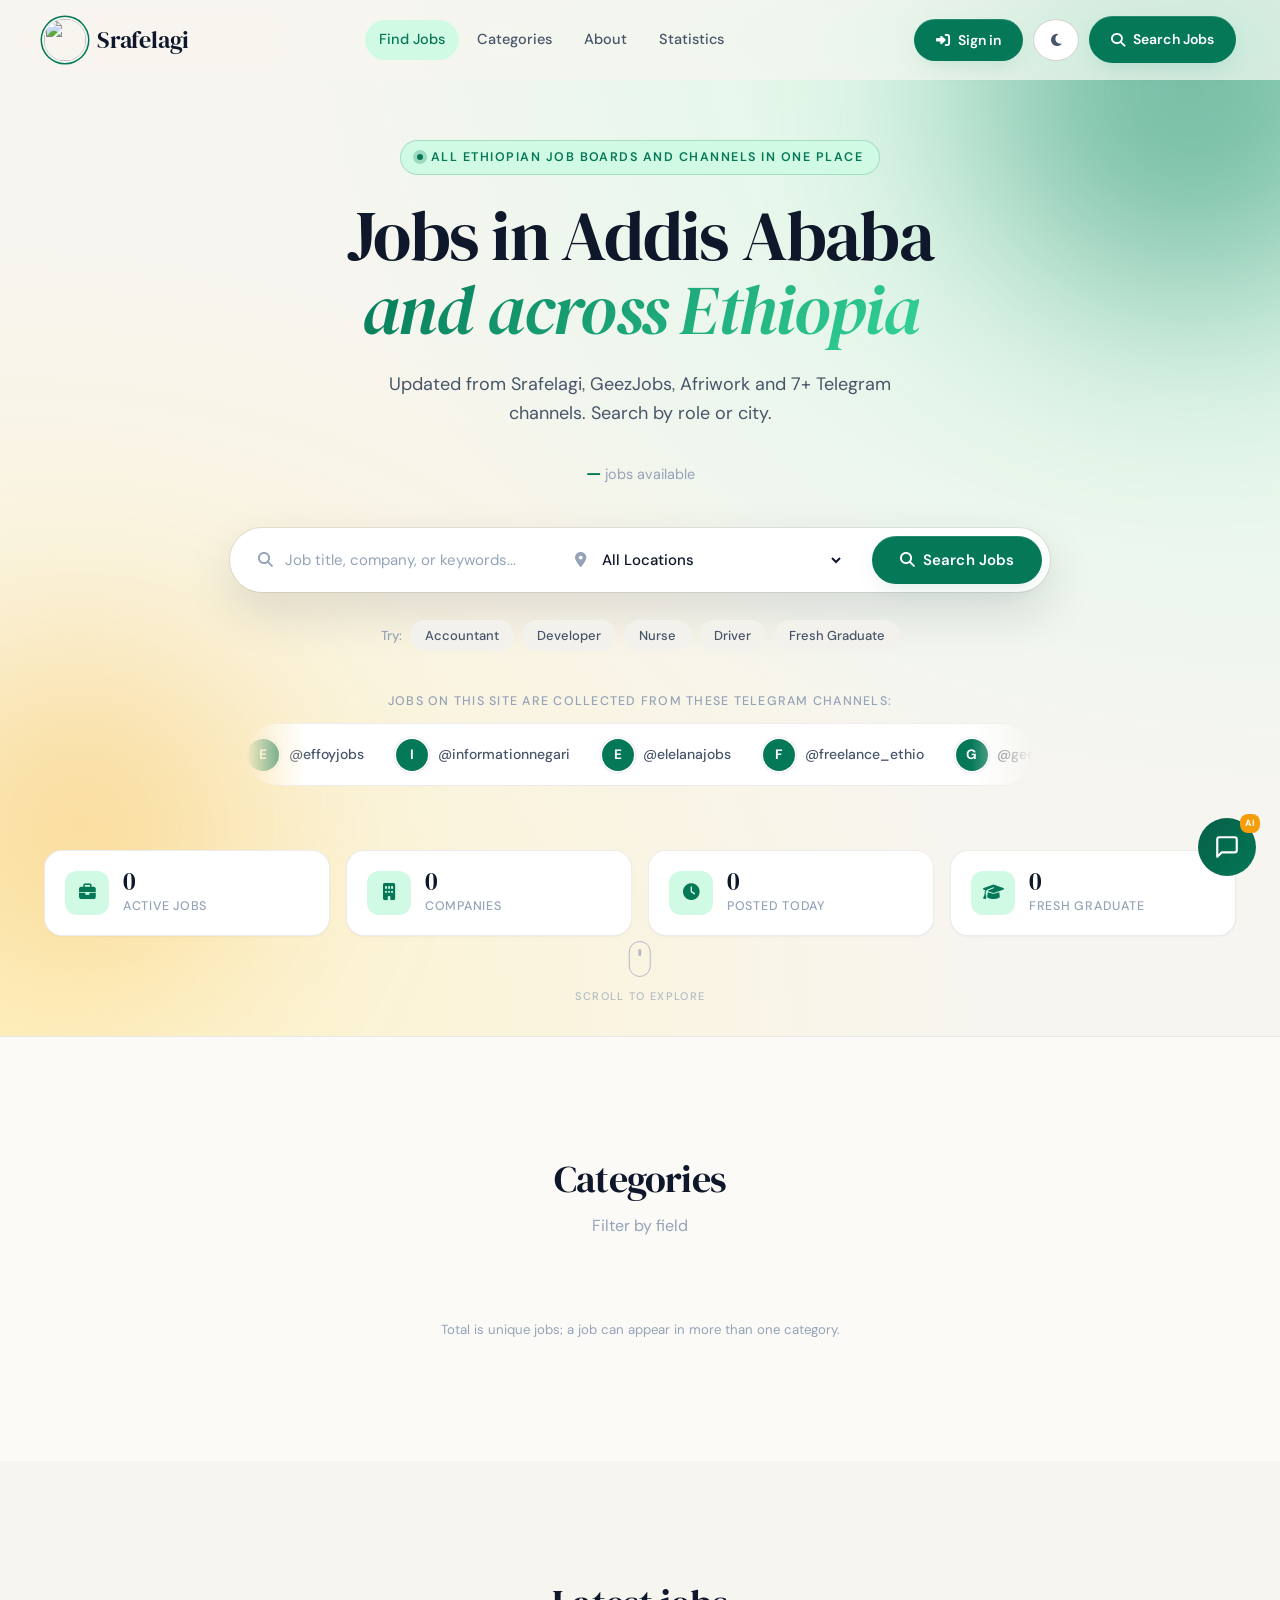
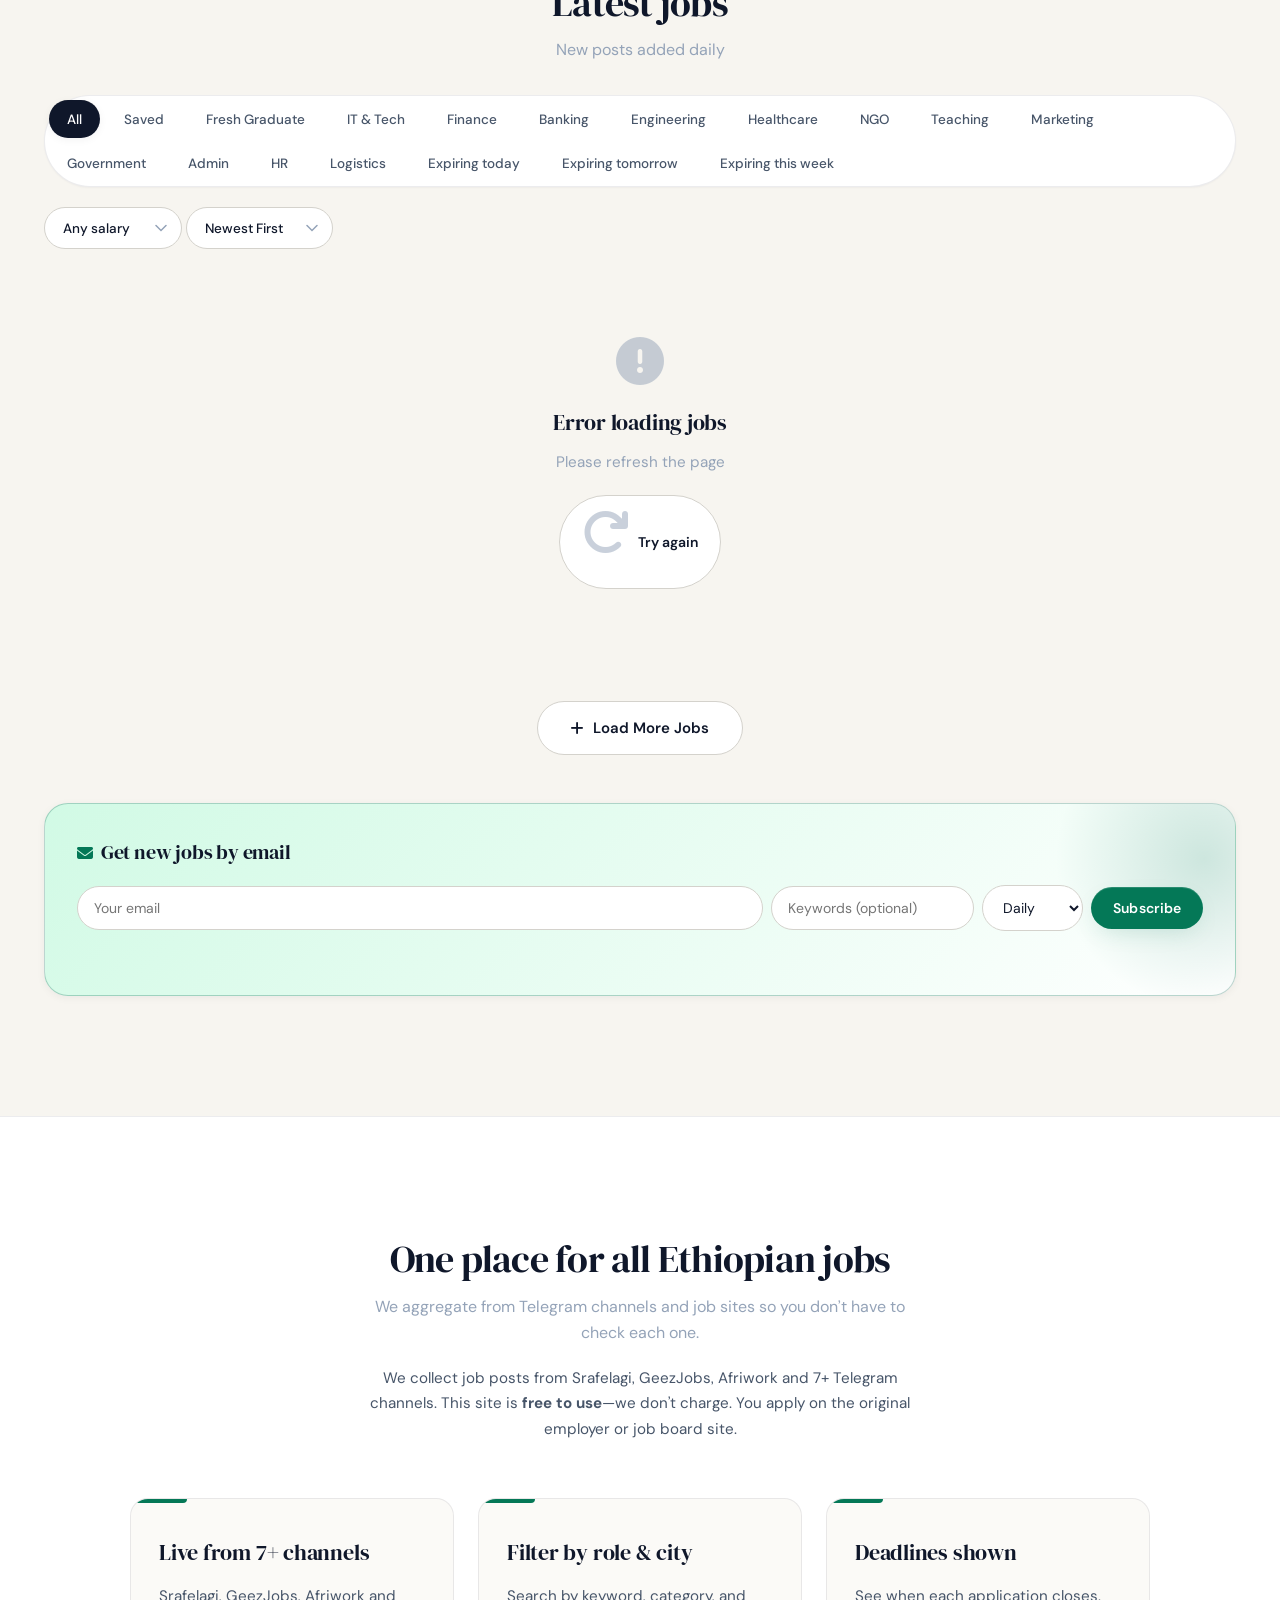
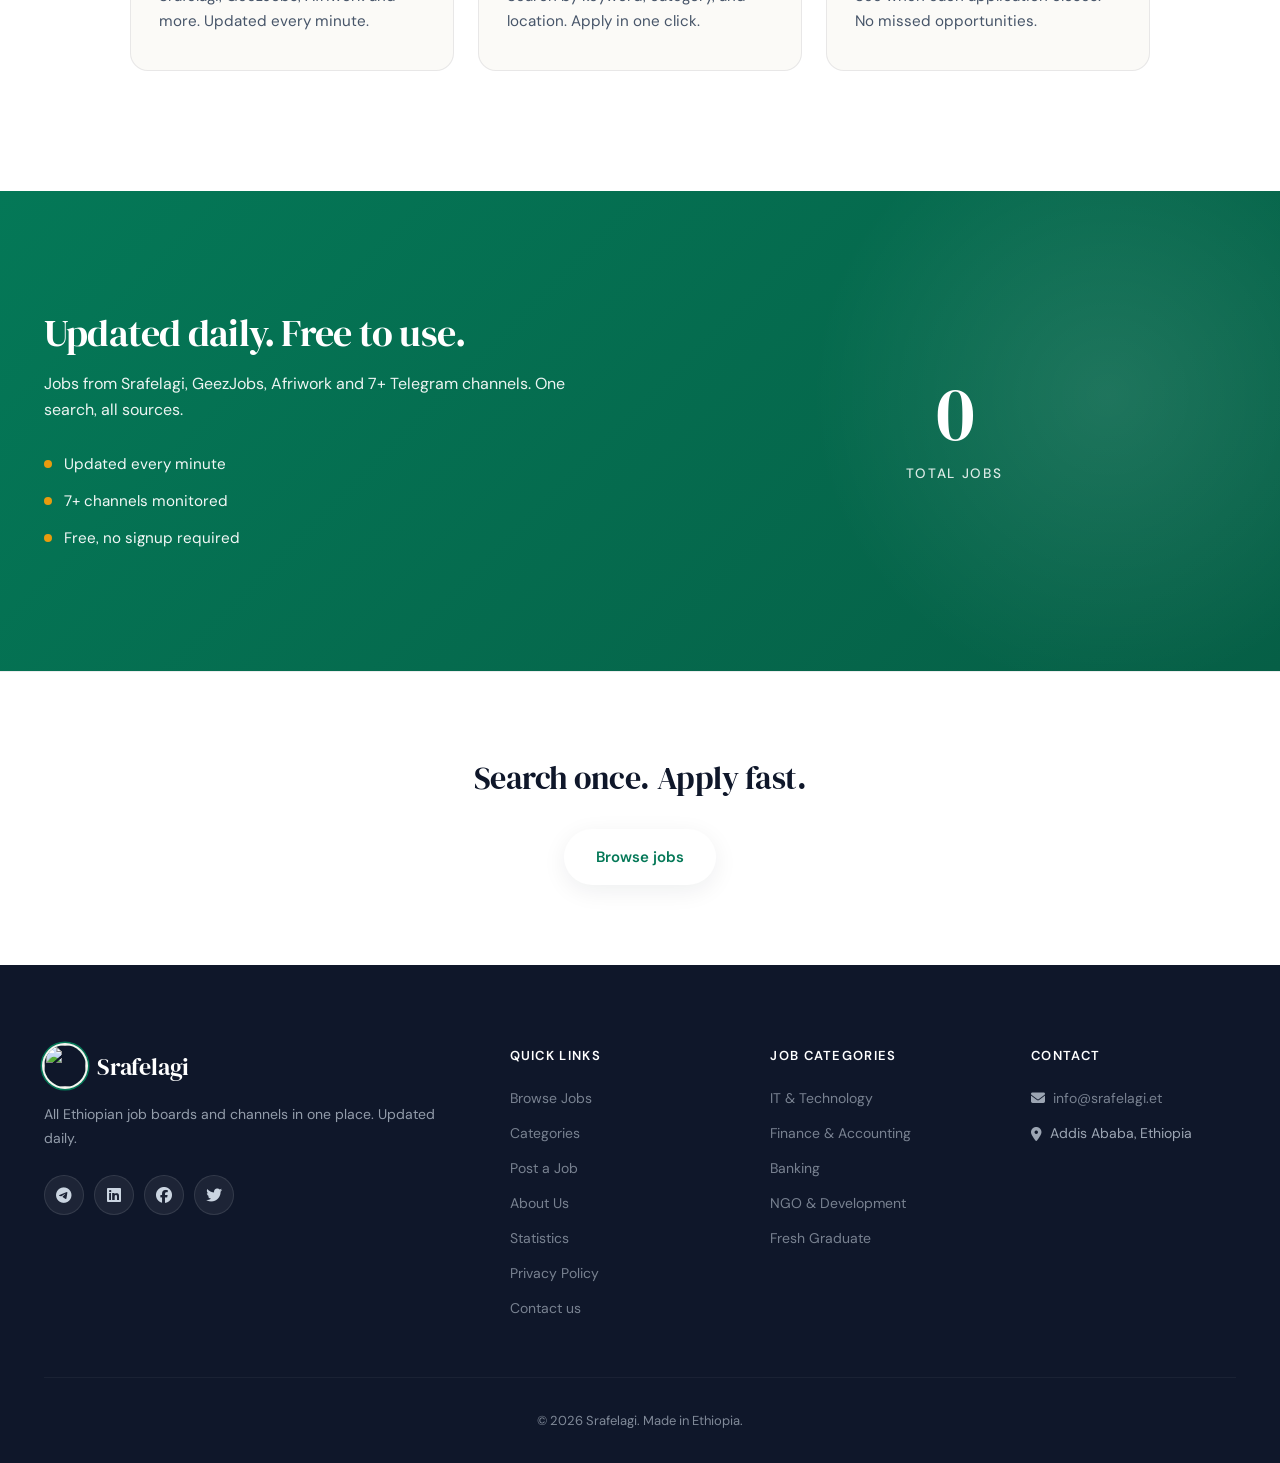
==== commit aee2f1d1: "Add company "Post a Job" flow (admin-approved, optional paid) + fix Google client id Post a Job: - P" ====
--- a/frontend/index.html
+++ b/frontend/index.html
@@ -29,6 +29,9 @@
     <!-- Icons (loaded non-render-blocking) -->
     <link rel="preload" as="style" href="https://cdnjs.cloudflare.com/ajax/libs/font-awesome/6.5.1/css/all.min.css" onload="this.onload=null;this.rel='stylesheet'">
     <noscript><link rel="stylesheet" href="https://cdnjs.cloudflare.com/ajax/libs/font-awesome/6.5.1/css/all.min.css"></noscript>
+
+    <!-- Google Sign-In (account-chooser popup) -->
+    <script src="https://accounts.google.com/gsi/client" async defer></script>
     
     <!-- Favicon -->
     <link rel="icon" type="image/svg+xml" href="data:image/svg+xml,<svg xmlns='http://www.w3.org/2000/svg' viewBox='0 0 100 100'><text y='.9em' font-size='90'>🇪🇹</text></svg>">
@@ -84,12 +87,9 @@
                     </button>
                     <div class="login-popover" id="loginPopover" hidden role="dialog" aria-label="Sign in to save jobs">
                         <p class="login-popover-title">Save jobs to your account</p>
+                        <div id="googleBtnContainer" class="google-btn-container"></div>
+                        <div class="login-or"><span>or</span></div>
                         <div id="tgLoginContainer" class="tg-login-container"></div>
-                        <div class="login-or"><span>or</span></div>
-                        <form id="emailLoginForm" class="login-email-form" novalidate>
-                            <input type="email" id="emailLoginInput" placeholder="your@email.com" required autocomplete="email" aria-label="Email address">
-                            <button type="submit" class="btn btn-outline btn-block">Email me a sign-in link</button>
-                        </form>
                         <p class="login-popover-msg" id="loginPopoverMsg" aria-live="polite"></p>
                         <p class="login-popover-note">No password. We only use this to sync your saved jobs.</p>
                     </div>
@@ -442,6 +442,7 @@
                     <ul>
                         <li><a href="#jobs">Browse Jobs</a></li>
                         <li><a href="#categories">Categories</a></li>
+                        <li><a href="/post-job">Post a Job</a></li>
                         <li><a href="#about">About Us</a></li>
                         <li><a href="#stats">Statistics</a></li>
                         <li><a href="/privacy">Privacy Policy</a></li>
--- a/frontend/css/style.css
+++ b/frontend/css/style.css
@@ -1716,8 +1716,10 @@
 @media (max-width: 768px) {
     :root { --section-padding: 64px; }
 
-    /* Navbar — show hamburger, hide links */
+    /* Navbar — show hamburger, hide links, drop the redundant Search CTA */
     .nav-actions .btn span { display: none; }
+    .nav-actions a.btn-primary { display: none; } /* hero already has a big search box */
+    .nav-actions { gap: 8px; }
     .mobile-menu-btn { display: flex; }
     .nav-links {
         display: none;
@@ -2776,6 +2778,7 @@
 .login-popover[hidden] { display: none; }
 .login-popover-title { font-weight: 700; font-size: 0.95rem; color: var(--text-primary); text-align: center; margin: 0; }
 .login-popover .tg-login-container { justify-content: center; min-height: 44px; }
+.google-btn-container { display: flex; justify-content: center; min-height: 40px; }
 .login-or {
     display: flex; align-items: center; gap: 10px;
     color: var(--text-muted); font-size: 0.8rem;
@@ -2798,5 +2801,13 @@
 .login-popover-msg.error { color: #dc2626; }
 .login-popover-note { font-size: 0.72rem; color: var(--text-muted); text-align: center; margin: 0; line-height: 1.4; }
 @media (max-width: 480px) {
-    .login-popover { right: -8px; width: 280px; }
-}
+    /* Center the sign-in card on phones instead of hanging off the right edge */
+    .login-popover {
+        position: fixed;
+        top: 72px;
+        left: 50%;
+        right: auto;
+        transform: translateX(-50%);
+        width: min(330px, calc(100vw - 24px));
+    }
+}
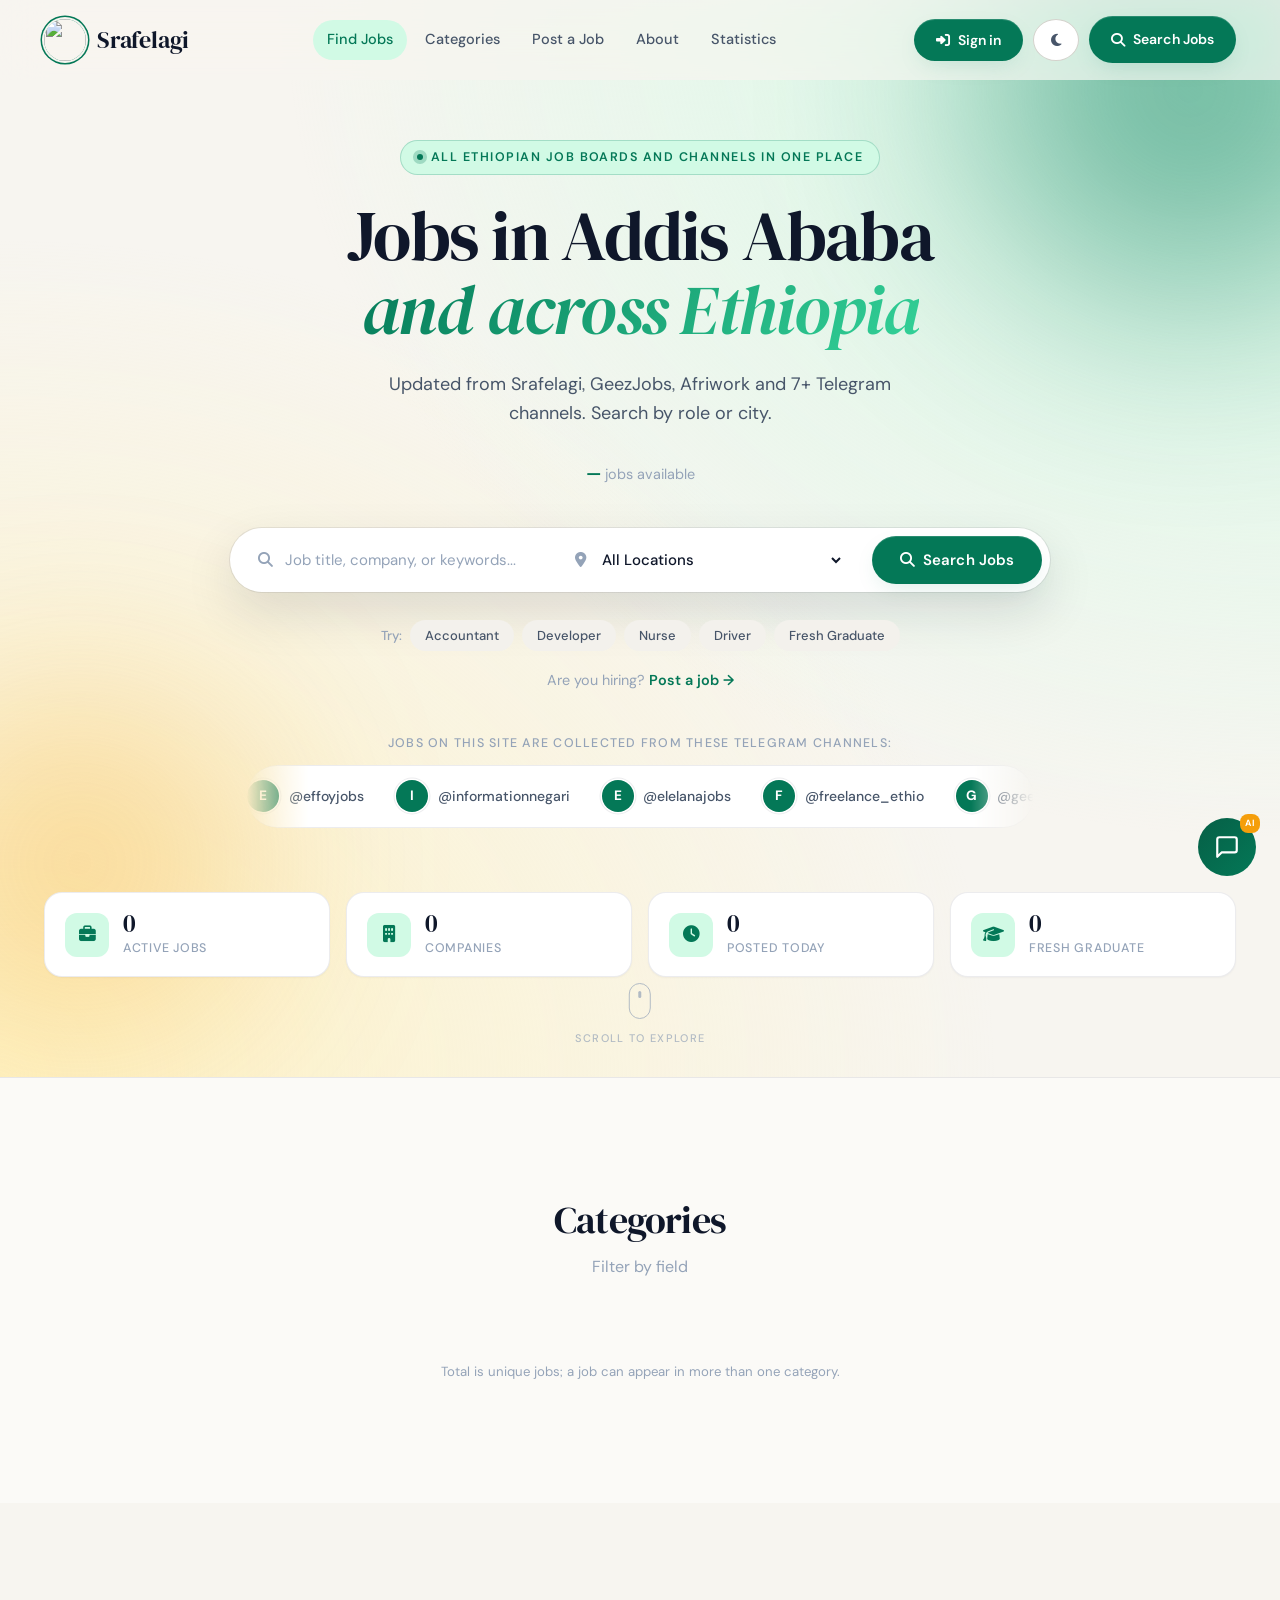
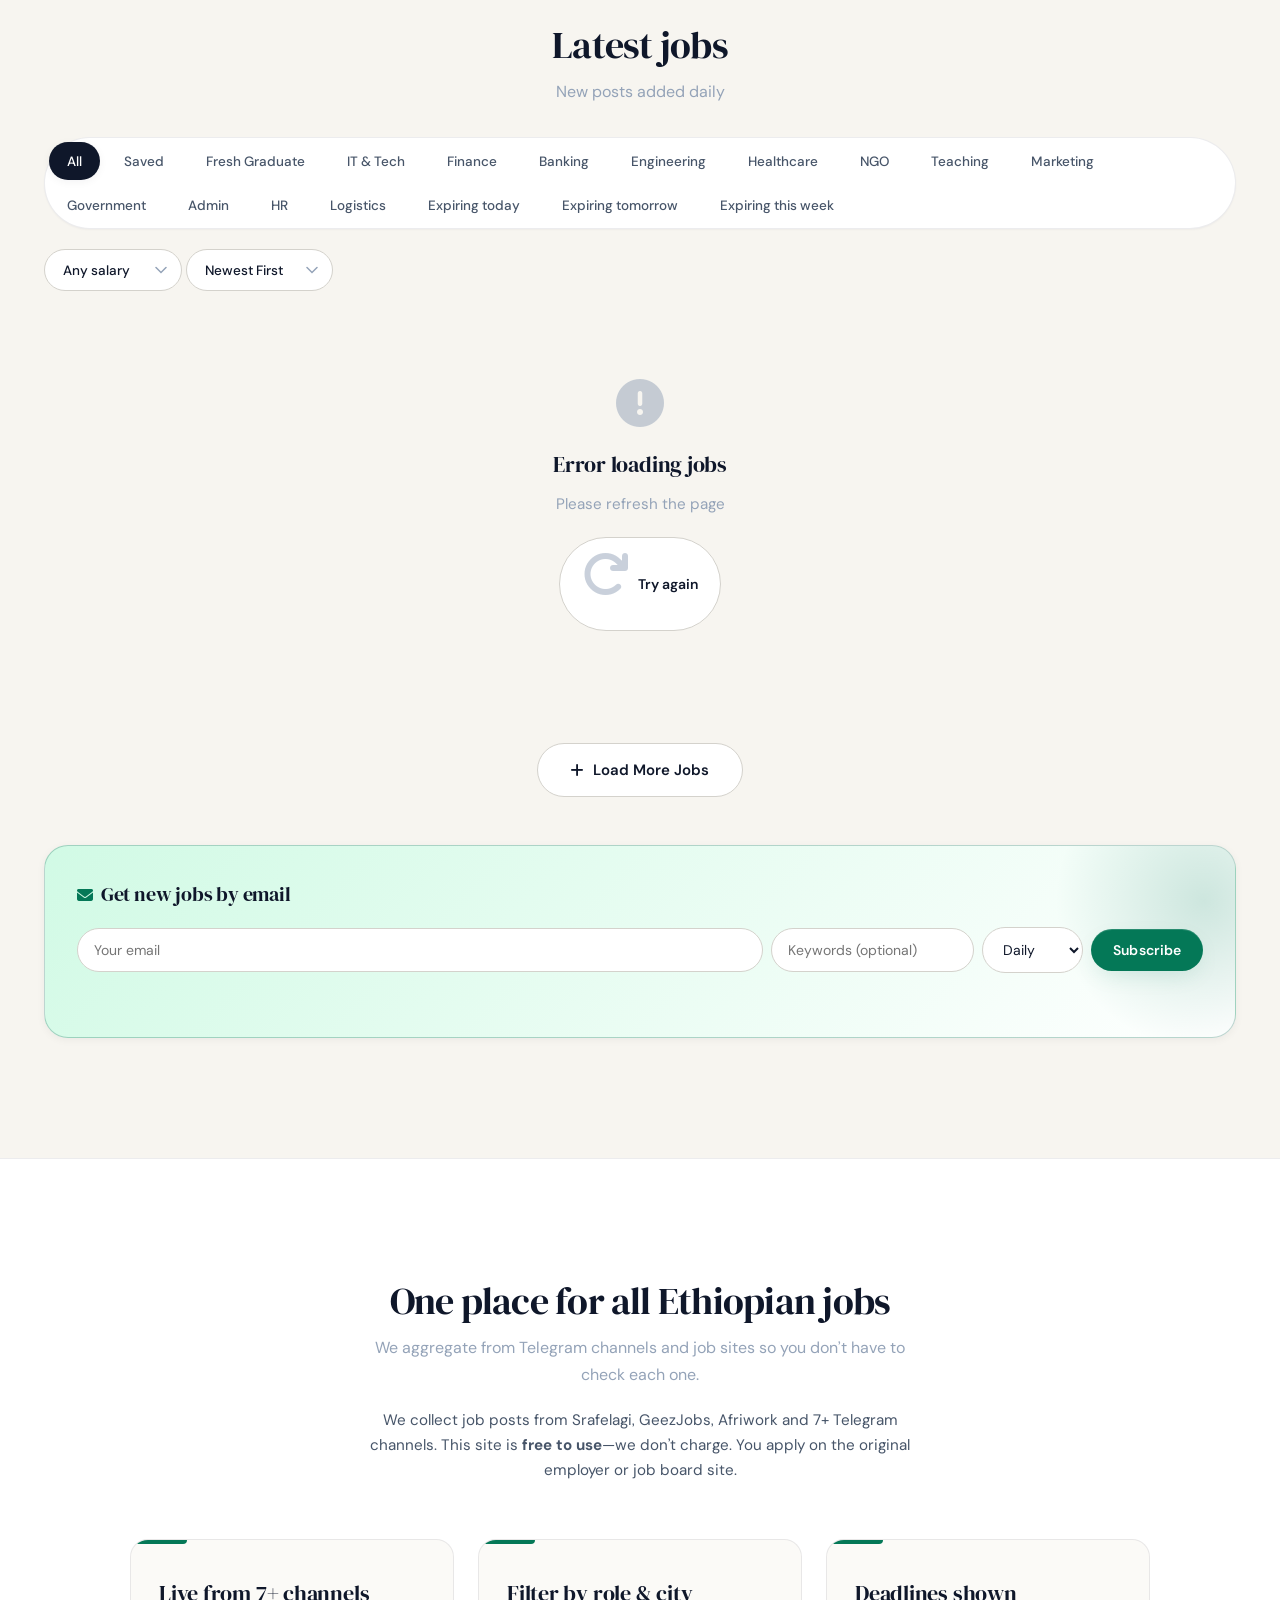
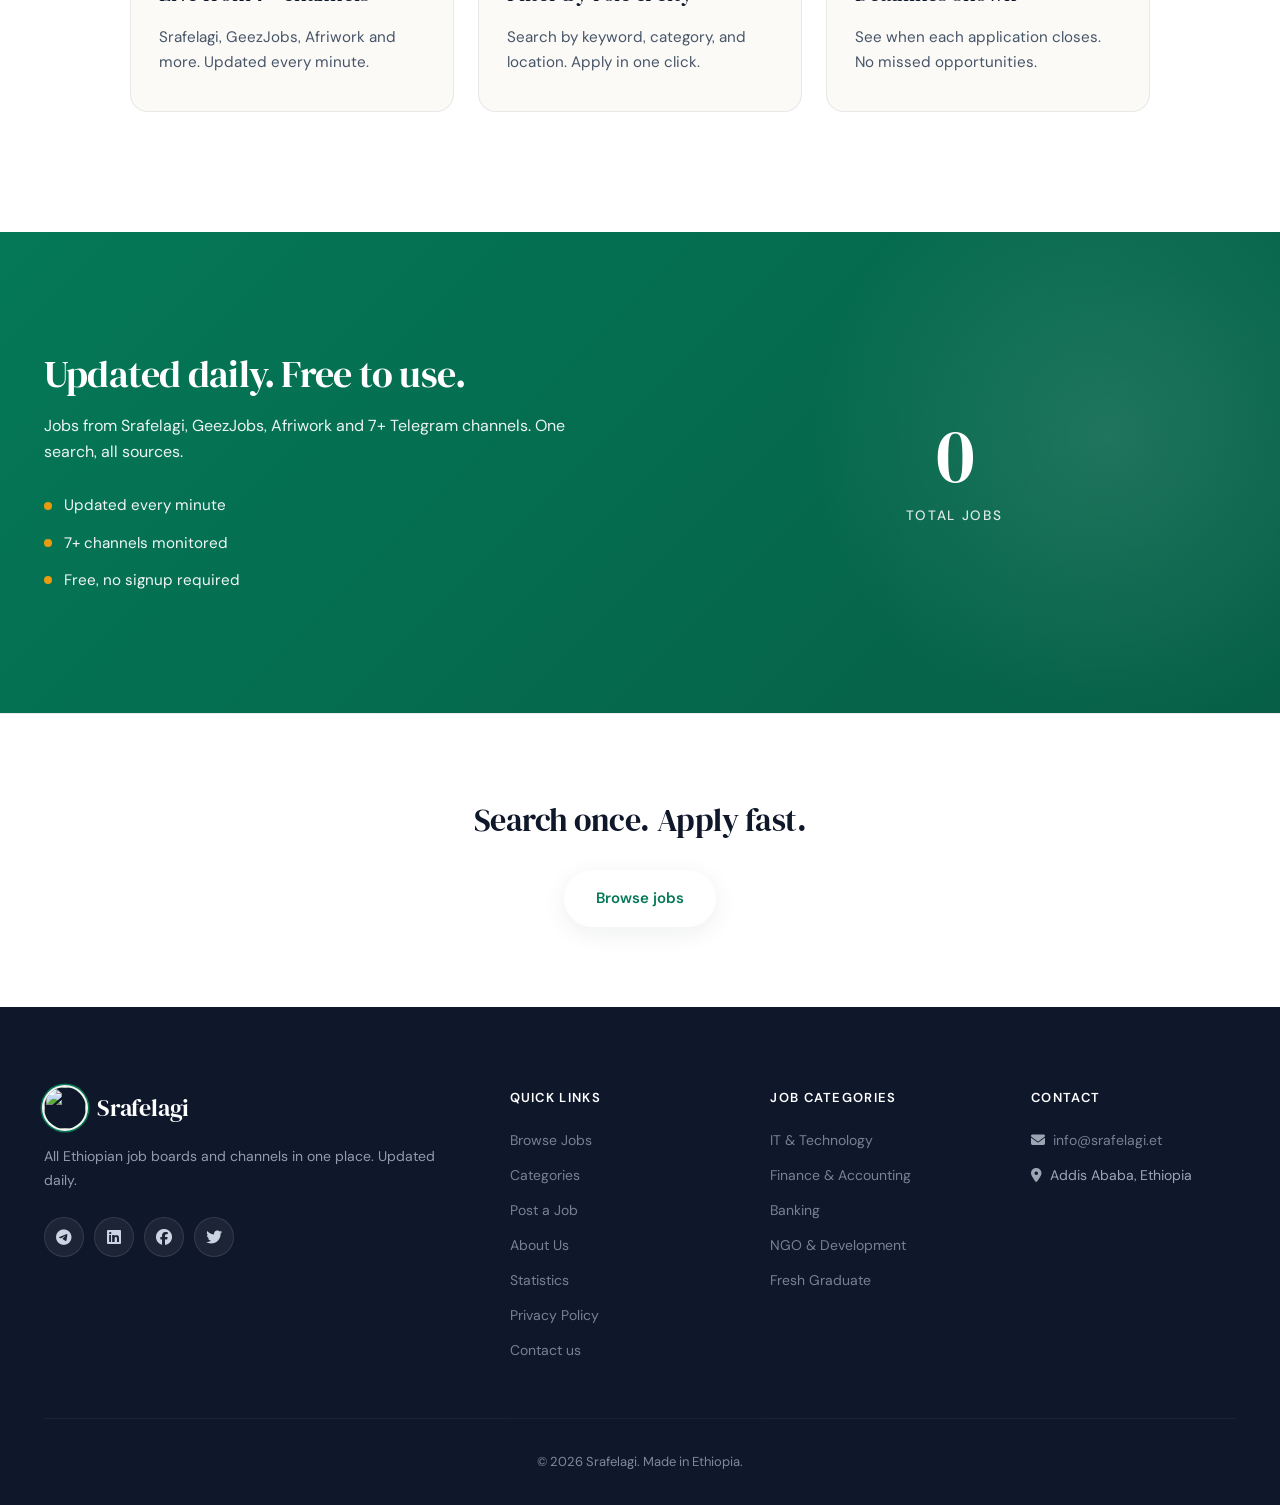
==== commit fc28b6d0: "Add Post a Job popup on the homepage (nav + hero + footer triggers) So employers don't have to find " ====
--- a/frontend/index.html
+++ b/frontend/index.html
@@ -75,6 +75,7 @@
             <div class="nav-links" id="navLinks">
                 <a href="#jobs" class="nav-link active">Find Jobs</a>
                 <a href="#categories" class="nav-link">Categories</a>
+                <a href="/post-job" class="nav-link js-post-job">Post a Job</a>
                 <a href="#about" class="nav-link">About</a>
                 <a href="#stats" class="nav-link">Statistics</a>
             </div>
@@ -176,6 +177,8 @@
                     <button class="tag" data-search="driver">Driver</button>
                     <button class="tag" data-search="fresh graduate">Fresh Graduate</button>
                 </div>
+
+                <p class="hero-employer"><span>Are you hiring?</span> <a href="/post-job" class="js-post-job">Post a job →</a></p>
 
                 <div class="sources-ticker-wrap" aria-label="Job sources">
                     <p class="sources-ticker-label">Jobs on this site are collected from these Telegram channels:</p>
@@ -442,7 +445,7 @@
                     <ul>
                         <li><a href="#jobs">Browse Jobs</a></li>
                         <li><a href="#categories">Categories</a></li>
-                        <li><a href="/post-job">Post a Job</a></li>
+                        <li><a href="/post-job" class="js-post-job">Post a Job</a></li>
                         <li><a href="#about">About Us</a></li>
                         <li><a href="#stats">Statistics</a></li>
                         <li><a href="/privacy">Privacy Policy</a></li>
@@ -525,6 +528,39 @@
         </div>
     </div>
 
+    <!-- Post a Job (homepage popup) -->
+    <div class="pj-modal-overlay" id="postJobModal" hidden role="dialog" aria-modal="true" aria-label="Post a job">
+        <div class="pj-card">
+            <button type="button" class="pj-close" id="pjClose" aria-label="Close"><i class="fas fa-times"></i></button>
+            <h2>Post a Job</h2>
+            <p class="pj-sub">Reach thousands of Ethiopian job seekers. Your post is reviewed before it goes live.</p>
+            <div id="pjPriceBanner" class="pj-price">Loading…</div>
+            <form id="pjForm" novalidate>
+                <div class="pj-row">
+                    <div class="pj-field"><label for="pjCompany">Company name <span class="req">*</span></label><input type="text" id="pjCompany" required maxlength="255"></div>
+                    <div class="pj-field"><label for="pjContactEmail">Your email <span class="req">*</span></label><input type="email" id="pjContactEmail" required maxlength="255" placeholder="we contact you here"></div>
+                </div>
+                <div class="pj-field"><label for="pjTitle">Job title <span class="req">*</span></label><input type="text" id="pjTitle" required maxlength="200"></div>
+                <div class="pj-row">
+                    <div class="pj-field"><label for="pjLocation">Location</label><input type="text" id="pjLocation" maxlength="120" placeholder="e.g. Addis Ababa"></div>
+                    <div class="pj-field"><label for="pjDeadline">Deadline</label><input type="text" id="pjDeadline" maxlength="120" placeholder="e.g. Jan 30, 2026"></div>
+                </div>
+                <div class="pj-row">
+                    <div class="pj-field"><label for="pjSalary">Salary (optional)</label><input type="text" id="pjSalary" maxlength="120" placeholder="e.g. 25,000 ETB"></div>
+                    <div class="pj-field"><label for="pjApplyEmail">Apply email (optional)</label><input type="email" id="pjApplyEmail" maxlength="255" placeholder="where CVs go"></div>
+                </div>
+                <div class="pj-field"><label for="pjApplyUrl">Apply link (optional)</label><input type="url" id="pjApplyUrl" maxlength="500" placeholder="https://..."><p class="pj-hint">If you leave apply email and link empty, we'll use your contact email.</p></div>
+                <div class="pj-field"><label for="pjDescription">Job description <span class="req">*</span></label><textarea id="pjDescription" required placeholder="Responsibilities, requirements, how to apply…"></textarea></div>
+                <div class="pj-payment" id="pjPaymentSection" hidden>
+                    <p class="pj-payment-info" id="pjPaymentInfo"></p>
+                    <div class="pj-field" style="margin:0;"><label for="pjProof">Payment screenshot <span class="req">*</span></label><input type="file" id="pjProof" accept="image/*"><p class="pj-hint">Image, max 3MB.</p></div>
+                </div>
+                <button type="submit" class="btn btn-primary btn-lg btn-block" id="pjSubmit">Submit job</button>
+                <p class="pj-msg" id="pjMsg" aria-live="polite"></p>
+            </form>
+        </div>
+    </div>
+
     <script src="config.js"></script>
     <script src="js/app.js"></script>
     <script src="js/assistant.js"></script>
--- a/frontend/css/style.css
+++ b/frontend/css/style.css
@@ -2811,3 +2811,49 @@
         width: min(330px, calc(100vw - 24px));
     }
 }
+
+/* ============ POST A JOB (page + homepage modal) ============ */
+.hero-employer { margin-top: 18px; font-size: 0.9rem; color: var(--text-muted); }
+.hero-employer a { color: var(--primary); font-weight: 600; }
+.hero-employer a:hover { text-decoration: underline; }
+
+.pj-modal-overlay {
+    position: fixed; inset: 0; z-index: 3000;
+    background: rgba(15, 23, 42, 0.5);
+    display: flex; align-items: flex-start; justify-content: center;
+    overflow-y: auto; padding: 80px 16px 40px;
+}
+.pj-modal-overlay[hidden] { display: none; }
+.pj-card {
+    background: var(--bg-primary); border: 1px solid var(--divider);
+    border-radius: var(--radius-xl); padding: 30px; box-shadow: var(--shadow-lg);
+    width: 100%; max-width: 640px; position: relative;
+}
+.pj-card h2 { font-family: var(--font-display); font-size: 1.7rem; color: var(--text-primary); margin-bottom: 6px; }
+.pj-sub { color: var(--text-muted); margin-bottom: 18px; font-size: 0.95rem; }
+.pj-close {
+    position: absolute; top: 14px; right: 14px;
+    background: var(--bg-tertiary); border: none; width: 34px; height: 34px;
+    border-radius: 50%; cursor: pointer; color: var(--text-secondary); font-size: 15px;
+}
+.pj-price { border-radius: var(--radius-md); padding: 13px 16px; margin-bottom: 20px; font-size: 1rem; text-align: center; }
+.pj-price.free { background: var(--primary-soft); color: var(--primary); }
+.pj-price.paid { background: var(--bg-tertiary); color: var(--text-primary); }
+.pj-field { margin-bottom: 14px; }
+.pj-row { display: grid; grid-template-columns: 1fr 1fr; gap: 14px; }
+.pj-field label { display: block; font-weight: 600; font-size: 0.88rem; margin-bottom: 6px; color: var(--text-secondary); }
+.pj-field .req { color: #dc2626; }
+.pj-field input, .pj-field textarea {
+    width: 100%; padding: 11px 14px; border: 1px solid var(--divider);
+    border-radius: var(--radius-md); background: var(--bg-secondary);
+    color: var(--text-primary); font-family: inherit; font-size: 0.95rem;
+}
+.pj-field input:focus, .pj-field textarea:focus { outline: none; border-color: var(--primary); }
+.pj-field textarea { min-height: 130px; resize: vertical; }
+.pj-hint { font-size: 0.78rem; color: var(--text-muted); margin-top: 5px; }
+.pj-payment { border: 1px dashed var(--border-strong, var(--divider)); border-radius: var(--radius-md); padding: 16px; margin-bottom: 16px; background: var(--bg-secondary); }
+.pj-payment-info { font-size: 0.9rem; color: var(--text-secondary); margin-bottom: 12px; white-space: pre-wrap; }
+.pj-msg { text-align: center; margin-top: 12px; font-size: 0.92rem; min-height: 1.2em; }
+.pj-msg.success { color: var(--primary); }
+.pj-msg.error { color: #dc2626; }
+@media (max-width: 560px) { .pj-row { grid-template-columns: 1fr; } .pj-card { padding: 22px; } .pj-modal-overlay { padding: 70px 12px 30px; } }
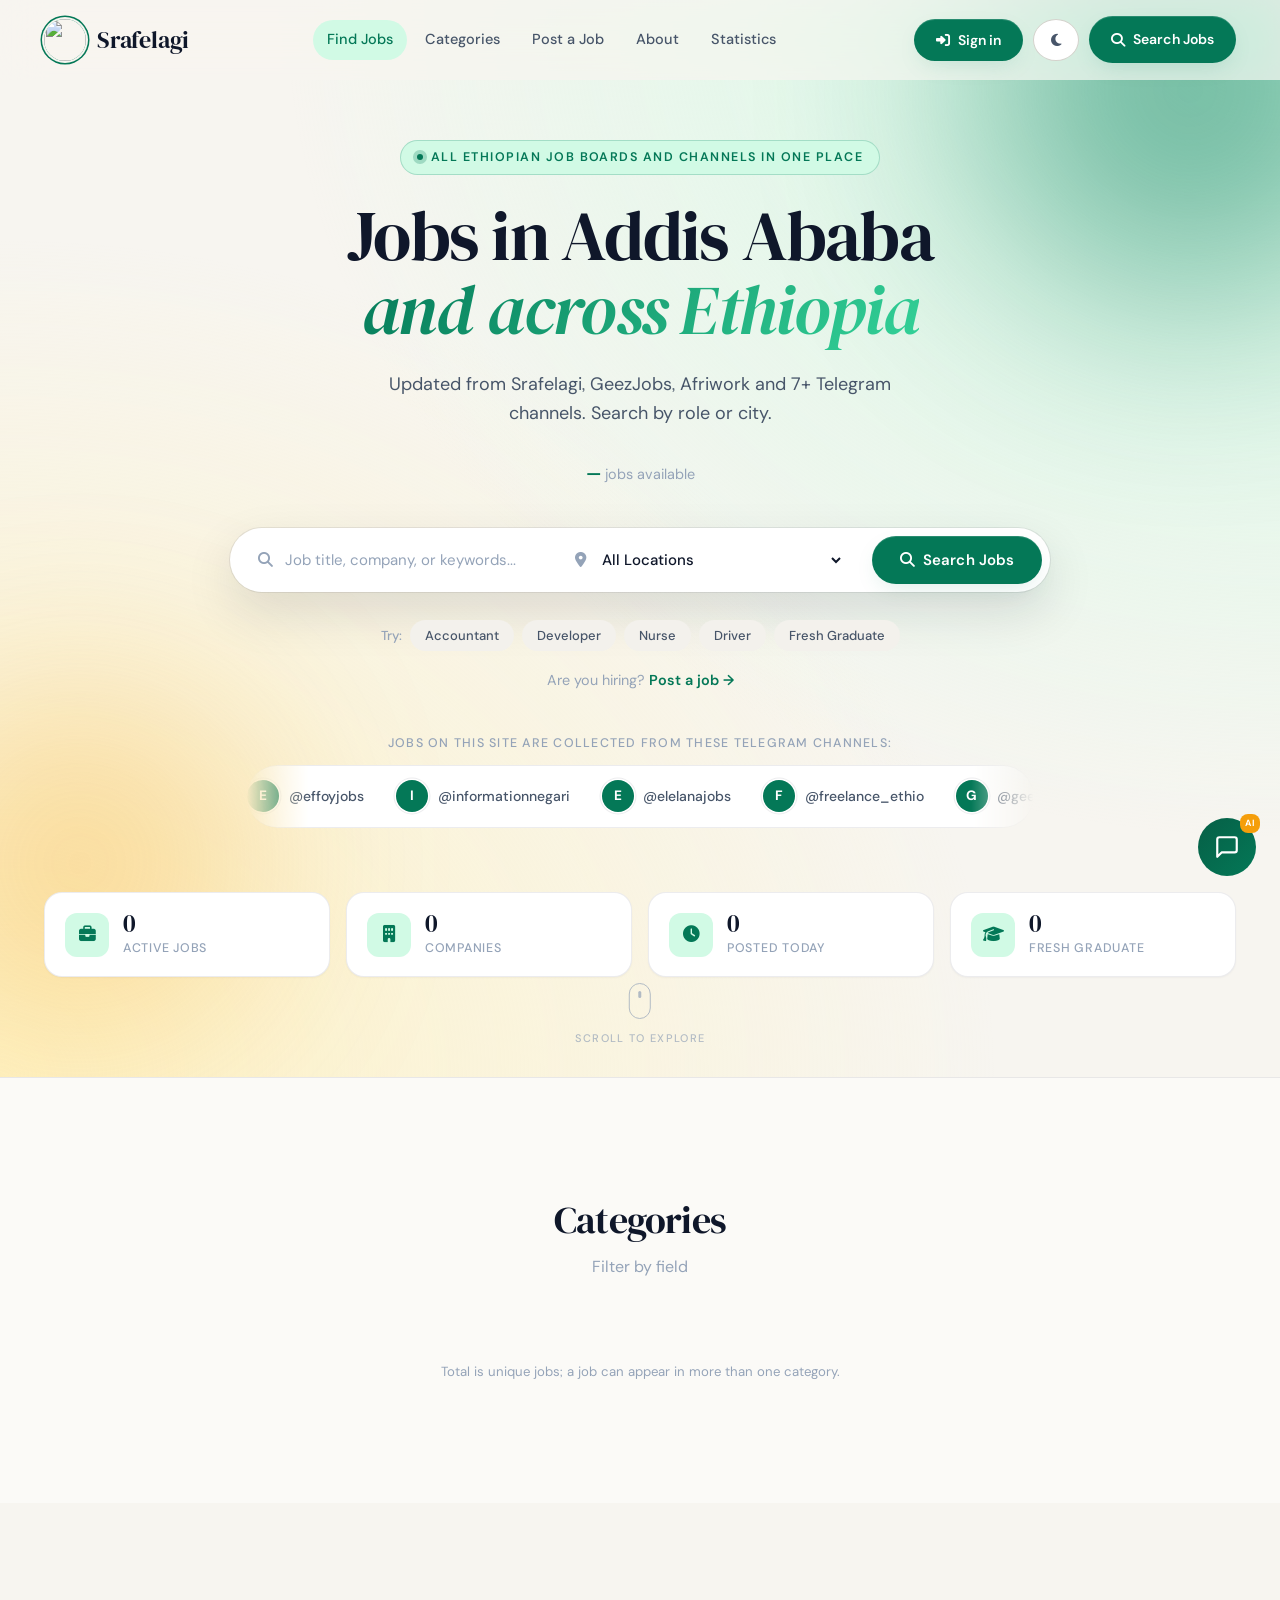
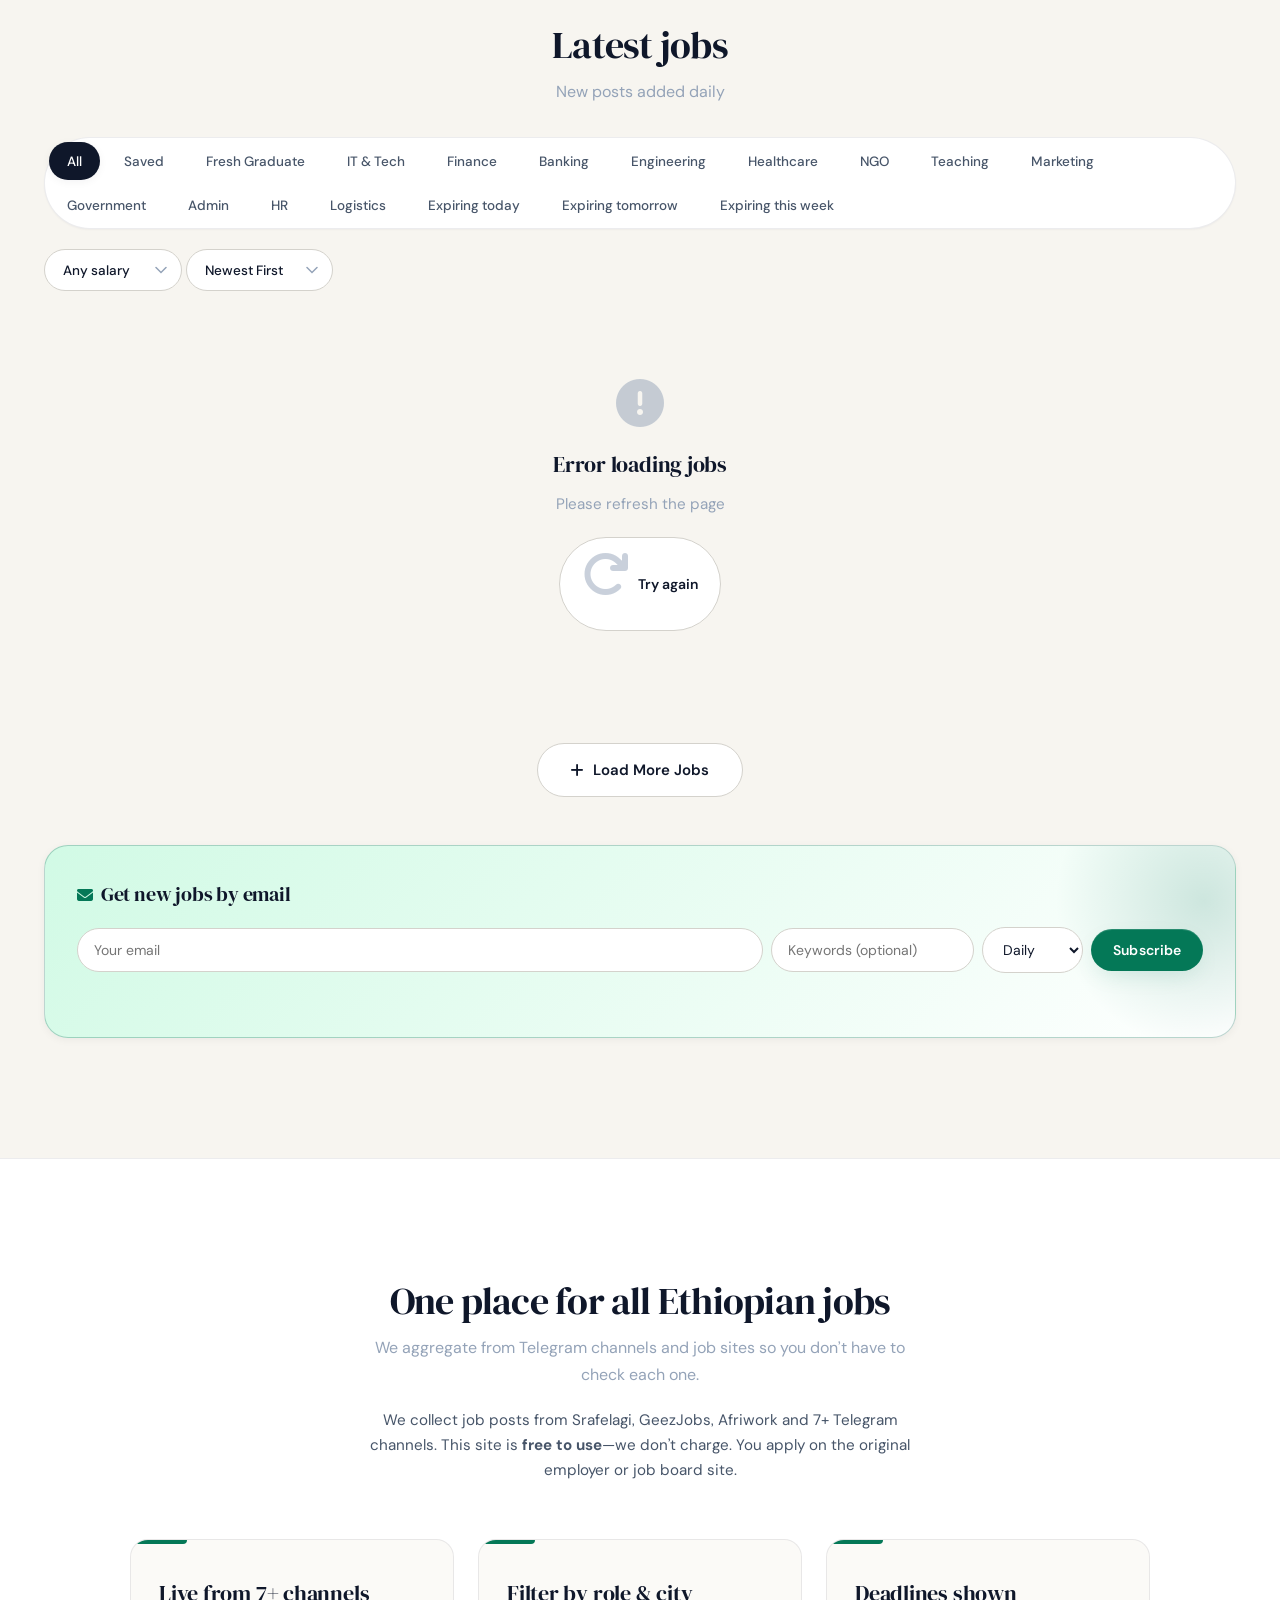
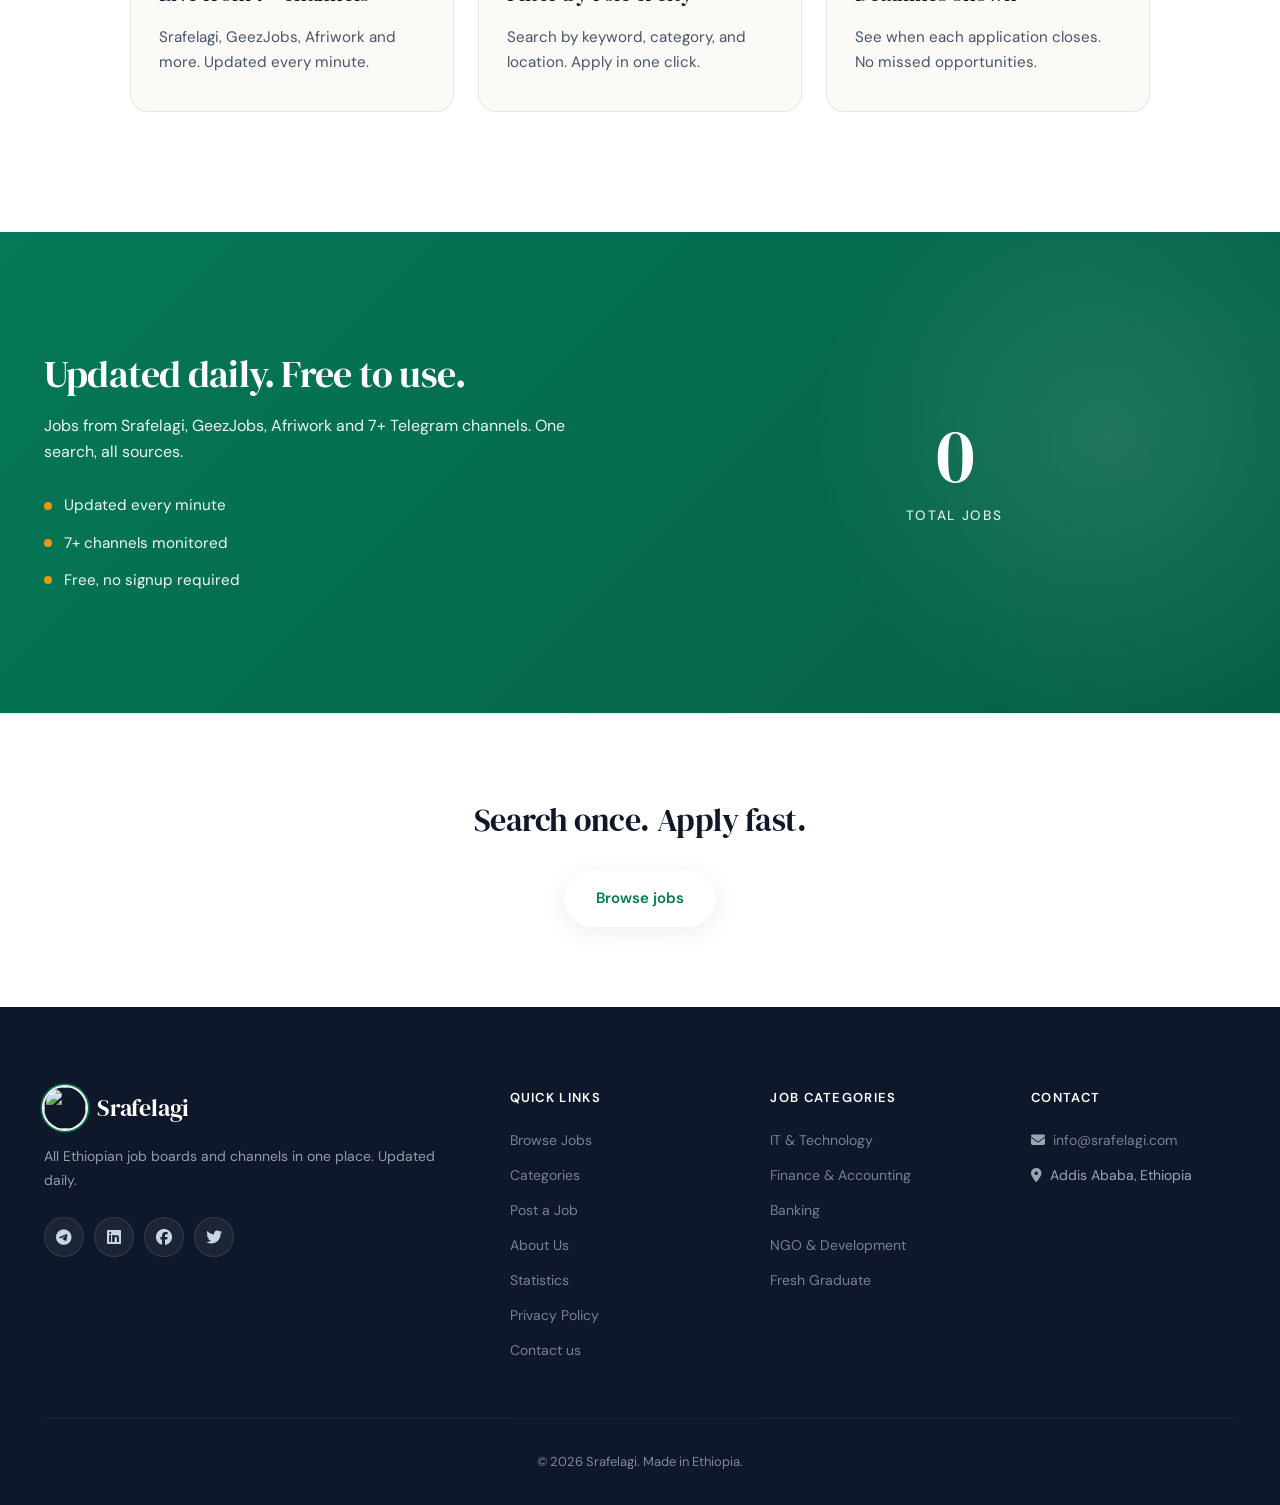
==== commit 247f01c5: "SEO: fix canonical domain (srafelagi.com), add brand structured data - Point canonical/OG/sitemap/ro" ====
--- a/frontend/index.html
+++ b/frontend/index.html
@@ -3,22 +3,57 @@
 <head>
     <meta charset="UTF-8">
     <meta name="viewport" content="width=device-width, initial-scale=1.0">
-    <title>Srafelagi — Jobs in Addis Ababa & Ethiopia 🇪🇹</title>
-    <meta name="description" content="All Ethiopian job boards and channels in one place. Srafelagi, GeezJobs, Afriwork and more. Updated daily.">
-    <!-- Canonical (replace with your live domain) -->
-    <link rel="canonical" href="https://srafelagi.et/">
+    <title>Srafelagi (ስራ ፈላጊ) — Jobs in Addis Ababa & Ethiopia 🇪🇹</title>
+    <meta name="description" content="Srafelagi (ስራ ፈላጊ) brings every Ethiopian job board and Telegram channel into one place — Srafelagi, GeezJobs, Afriwork and more. Search jobs in Addis Ababa and across Ethiopia, updated daily.">
+    <!-- %%BASE%% is replaced by the server with the live domain so canonical/OG always match the real URL -->
+    <link rel="canonical" href="%%BASE%%/">
     <!-- Open Graph -->
     <meta property="og:type" content="website">
+    <meta property="og:site_name" content="Srafelagi">
     <meta property="og:title" content="Srafelagi — Jobs in Addis Ababa & Ethiopia">
-    <meta property="og:description" content="All Ethiopian job boards and channels in one place. Srafelagi, GeezJobs, Afriwork and more. Updated daily.">
-    <meta property="og:url" content="https://srafelagi.et/">
-    <meta property="og:image" content="https://srafelagi.et/images/og-image.png">
+    <meta property="og:description" content="Every Ethiopian job board and Telegram channel in one place. Search jobs in Addis Ababa and across Ethiopia, updated daily.">
+    <meta property="og:url" content="%%BASE%%/">
+    <meta property="og:image" content="%%BASE%%/images/srafelagi.jpg">
     <meta property="og:locale" content="en_US">
     <!-- Twitter Card -->
     <meta name="twitter:card" content="summary_large_image">
     <meta name="twitter:title" content="Srafelagi — Jobs in Addis Ababa & Ethiopia">
-    <meta name="twitter:description" content="All Ethiopian job boards and channels in one place. Srafelagi, GeezJobs, Afriwork and more. Updated daily.">
-    <meta name="twitter:image" content="https://srafelagi.et/images/og-image.png">
+    <meta name="twitter:description" content="Every Ethiopian job board and Telegram channel in one place. Search jobs in Addis Ababa and across Ethiopia, updated daily.">
+    <meta name="twitter:image" content="%%BASE%%/images/srafelagi.jpg">
+
+    <!-- Brand structured data: tells Google "Srafelagi" is this site/organization, -->
+    <!-- enables the sitelinks search box, and links official Telegram profiles. -->
+    <script type="application/ld+json">
+    {
+      "@context": "https://schema.org",
+      "@type": "WebSite",
+      "name": "Srafelagi",
+      "alternateName": ["ስራ ፈላጊ", "Srafelagi Jobs", "Srafelagi Ethiopia"],
+      "url": "%%BASE%%/",
+      "description": "Every Ethiopian job board and Telegram channel in one place. Jobs in Addis Ababa and across Ethiopia, updated daily.",
+      "inLanguage": ["en", "am"],
+      "potentialAction": {
+        "@type": "SearchAction",
+        "target": { "@type": "EntryPoint", "urlTemplate": "%%BASE%%/?search={search_term_string}" },
+        "query-input": "required name=search_term_string"
+      }
+    }
+    </script>
+    <script type="application/ld+json">
+    {
+      "@context": "https://schema.org",
+      "@type": "Organization",
+      "name": "Srafelagi",
+      "alternateName": "ስራ ፈላጊ",
+      "url": "%%BASE%%/",
+      "logo": "%%BASE%%/images/srafelagi.jpg",
+      "description": "Srafelagi aggregates Ethiopian job listings from job boards and Telegram channels into one searchable place.",
+      "sameAs": [
+        "https://t.me/srafelagi",
+        "https://t.me/srafelagi1_bot"
+      ]
+    }
+    </script>
     
     <!-- Fonts: editorial headline + clean body (loaded non-render-blocking) -->
     <link rel="preconnect" href="https://fonts.googleapis.com">
@@ -449,7 +484,7 @@
                         <li><a href="#about">About Us</a></li>
                         <li><a href="#stats">Statistics</a></li>
                         <li><a href="/privacy">Privacy Policy</a></li>
-                        <li><a href="mailto:info@srafelagi.et">Contact us</a></li>
+                        <li><a href="mailto:info@srafelagi.com">Contact us</a></li>
                     </ul>
                 </div>
                 
@@ -467,7 +502,7 @@
                 <div class="footer-links">
                     <h4>Contact</h4>
                     <ul>
-                        <li><i class="fas fa-envelope"></i> <a href="mailto:info@srafelagi.et">info@srafelagi.et</a></li>
+                        <li><i class="fas fa-envelope"></i> <a href="mailto:info@srafelagi.com">info@srafelagi.com</a></li>
                         <li><i class="fas fa-map-marker-alt"></i> Addis Ababa, Ethiopia</li>
                     </ul>
                 </div>
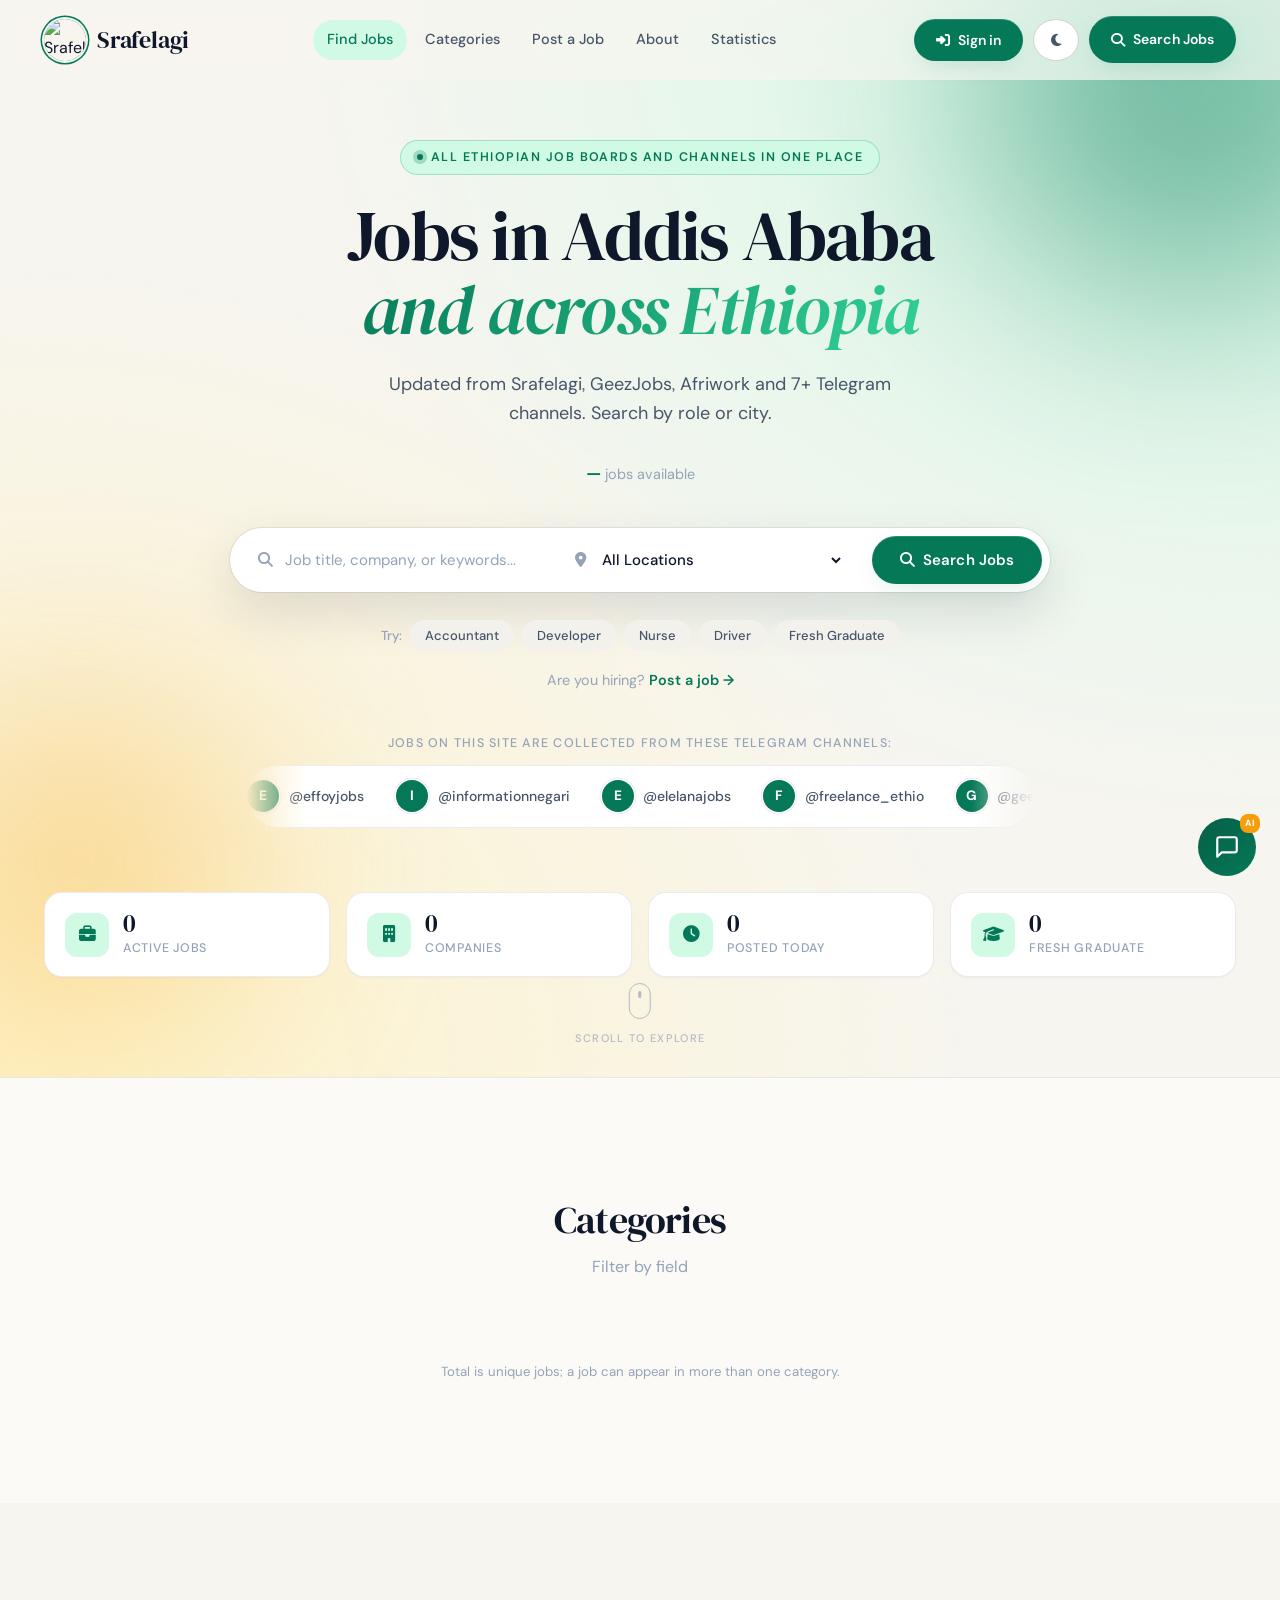
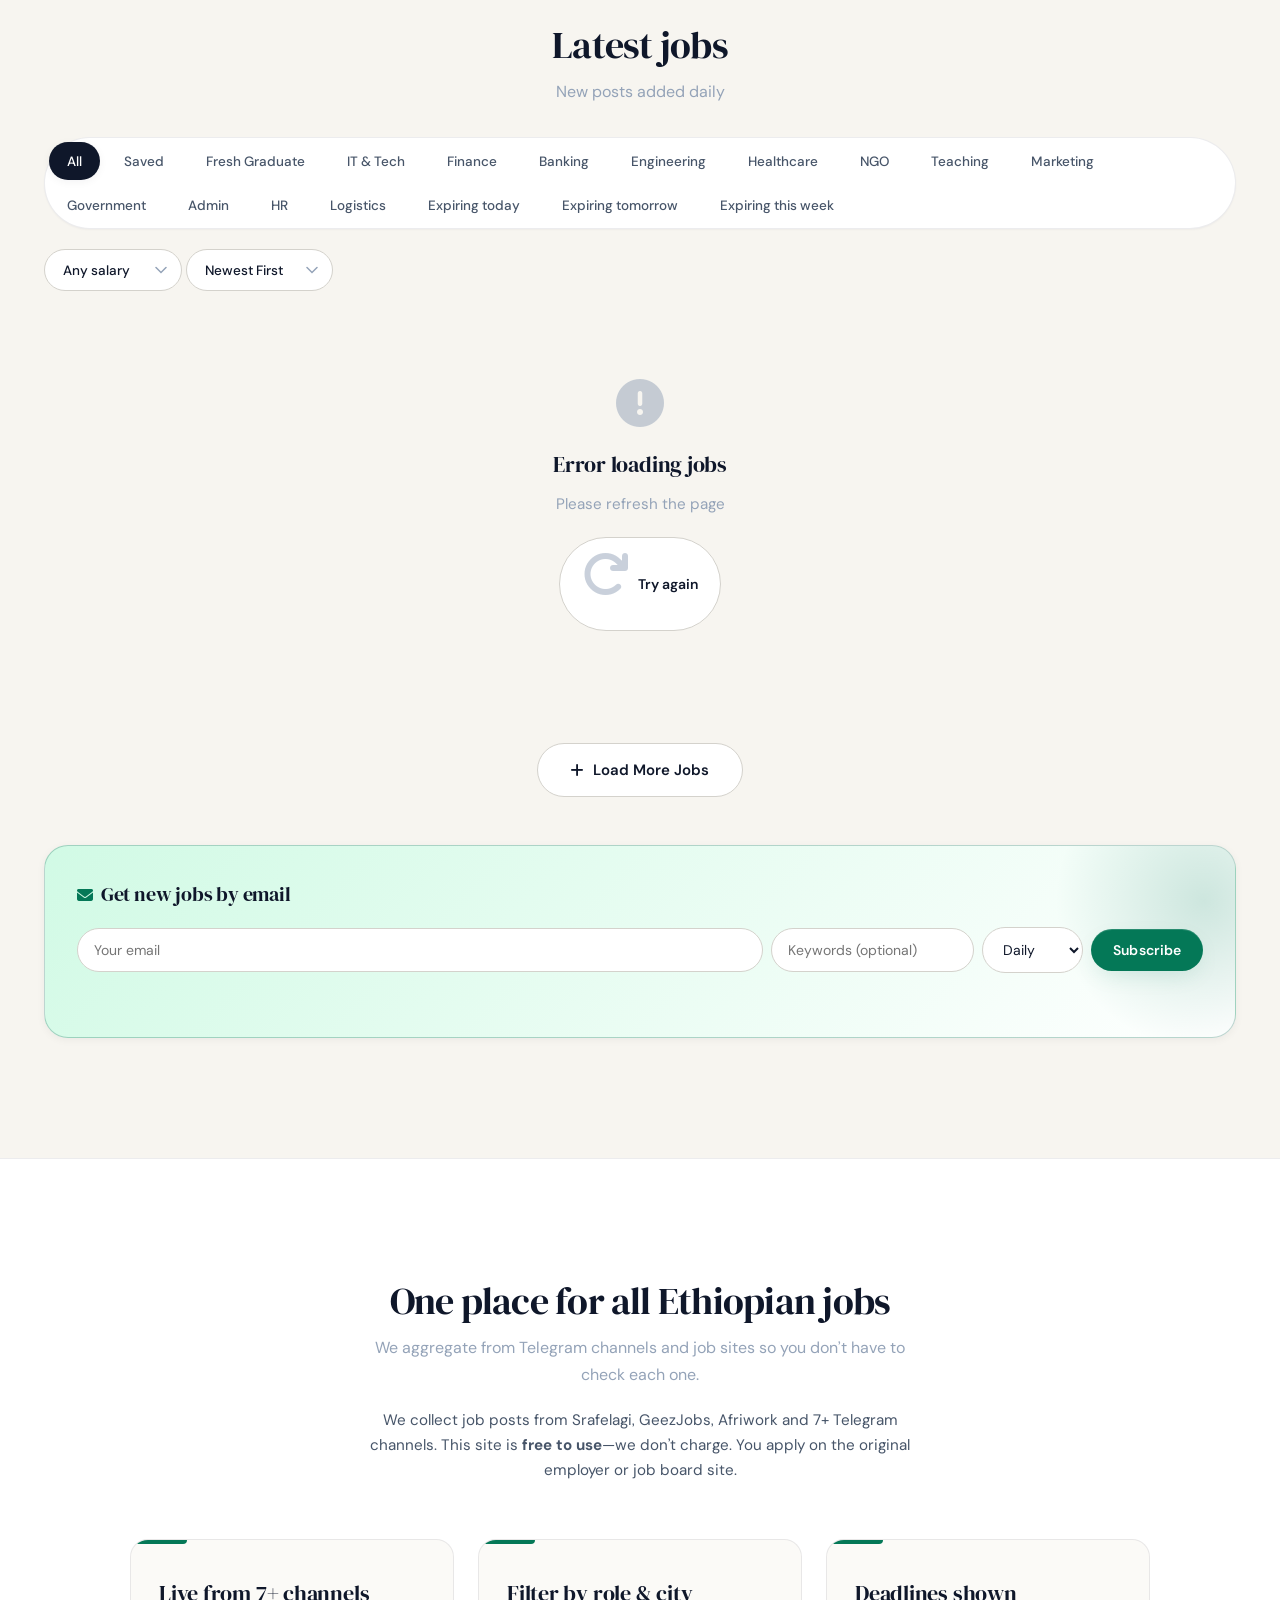
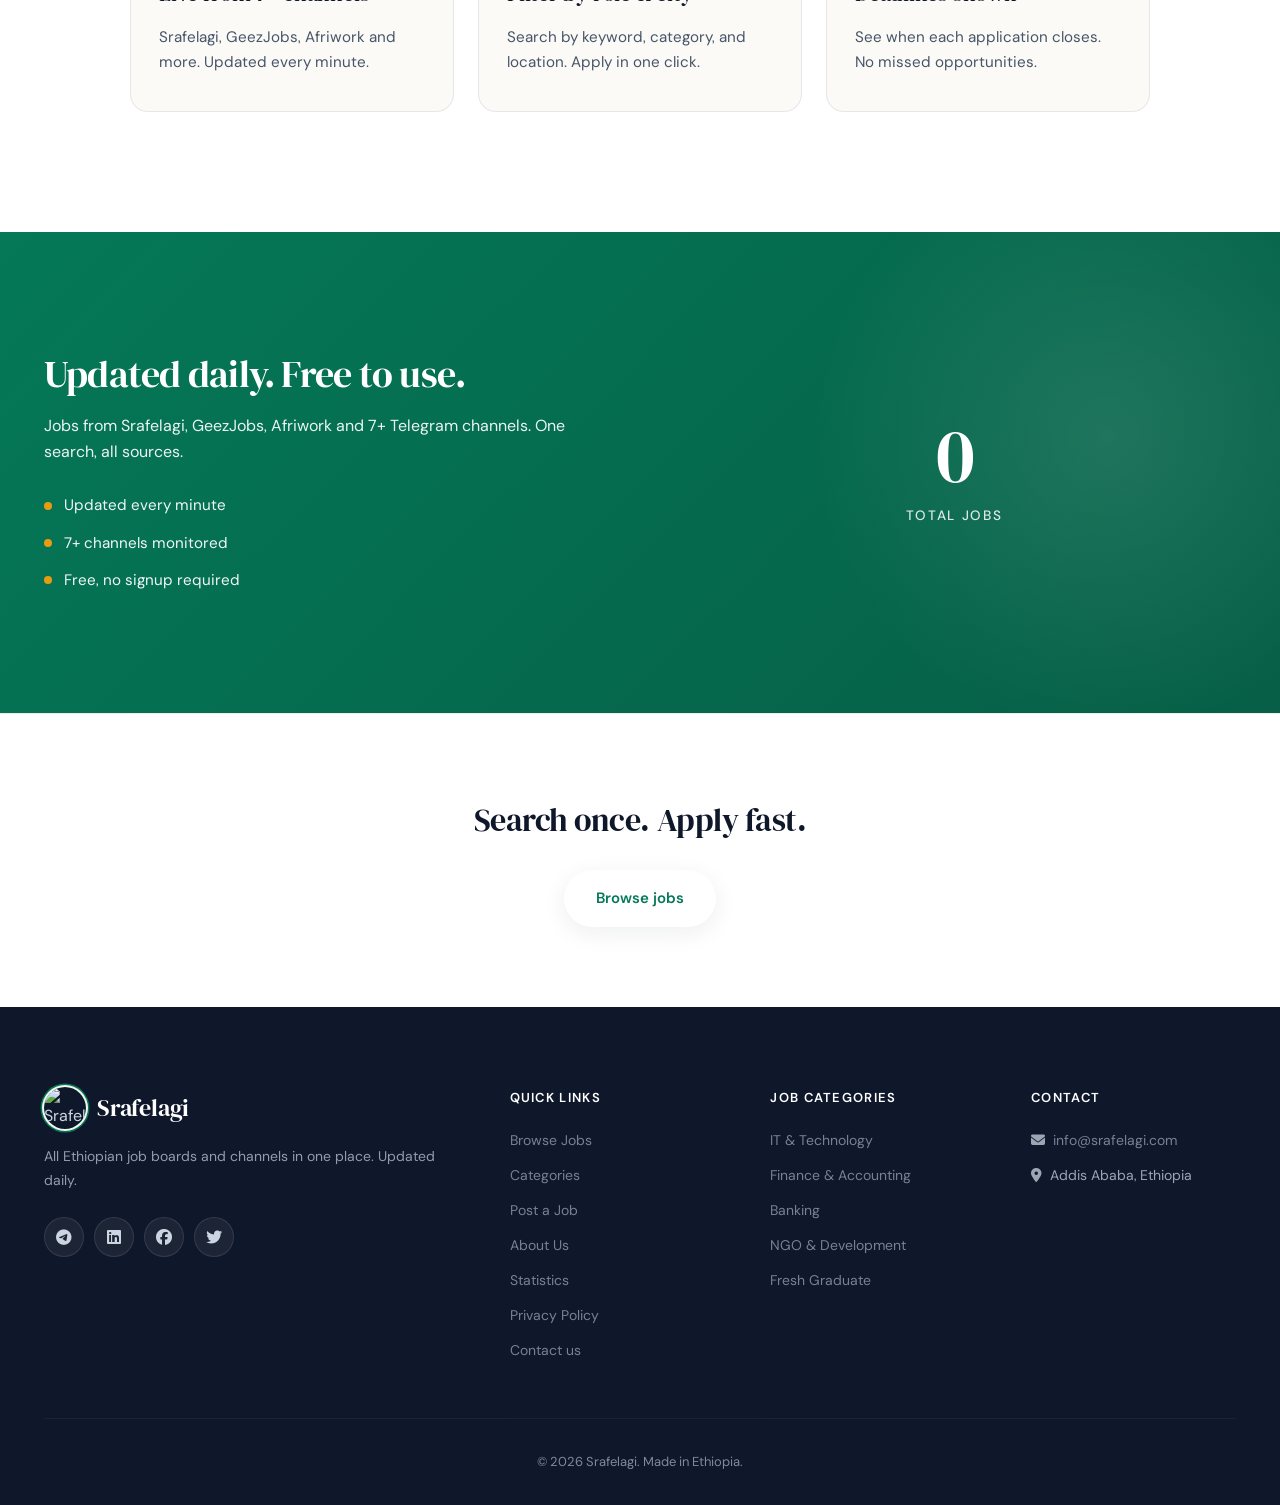
==== commit b9d266a8: "Perf: cut LCP and cache static assets - Hide the full-screen loader overlay as soon as the page is p" ====
--- a/frontend/index.html
+++ b/frontend/index.html
@@ -78,7 +78,7 @@
     <meta name="apple-mobile-web-app-status-bar-style" content="default">
     <meta name="apple-mobile-web-app-title" content="Srafelagi">
 
-    <link rel="stylesheet" href="css/style.css">
+    <link rel="stylesheet" href="css/style.css?v=%%V%%">
 
     <!-- Google Analytics — replace G-XXXXXXXXXX with your real Measurement ID from analytics.google.com -->
     <script async src="https://www.googletagmanager.com/gtag/js?id=G-XXXXXXXXXX"></script>
@@ -103,7 +103,7 @@
     <nav class="navbar" id="navbar">
         <div class="container">
             <a href="/" class="logo">
-                <img src="/images/srafelagi.jpg" alt="" class="logo-img">
+                <img src="/images/srafelagi.jpg" alt="Srafelagi" class="logo-img" width="42" height="42" fetchpriority="high" decoding="async">
                 <span class="logo-text">Srafelagi</span>
             </a>
             
@@ -463,7 +463,7 @@
             <div class="footer-grid">
                 <div class="footer-brand">
                     <a href="/" class="logo">
-                        <img src="/images/srafelagi.jpg" alt="" class="logo-img">
+                        <img src="/images/srafelagi.jpg" alt="Srafelagi" class="logo-img" width="42" height="42" loading="lazy" decoding="async">
                         <span class="logo-text">Srafelagi</span>
                     </a>
                     <p>All Ethiopian job boards and channels in one place. Updated daily.</p>
@@ -596,9 +596,14 @@
         </div>
     </div>
 
-    <script src="config.js"></script>
-    <script src="js/app.js"></script>
-    <script src="js/assistant.js"></script>
+    <!-- Reveal the page as soon as it's parsed, without waiting for app.js to download.
+         The hero is static HTML, so this cuts LCP dramatically on slow connections. -->
+    <script>(function(){var l=document.getElementById('loader');if(l){requestAnimationFrame(function(){l.classList.add('hidden');});}})();</script>
+    <!-- defer: download in parallel during parse, execute in order before DOMContentLoaded.
+         ?v=%%V%% busts the cache on each deploy so long-lived caching is safe. -->
+    <script src="config.js?v=%%V%%" defer></script>
+    <script src="js/app.js?v=%%V%%" defer></script>
+    <script src="js/assistant.js?v=%%V%%" defer></script>
 </body>
 </html>
 
